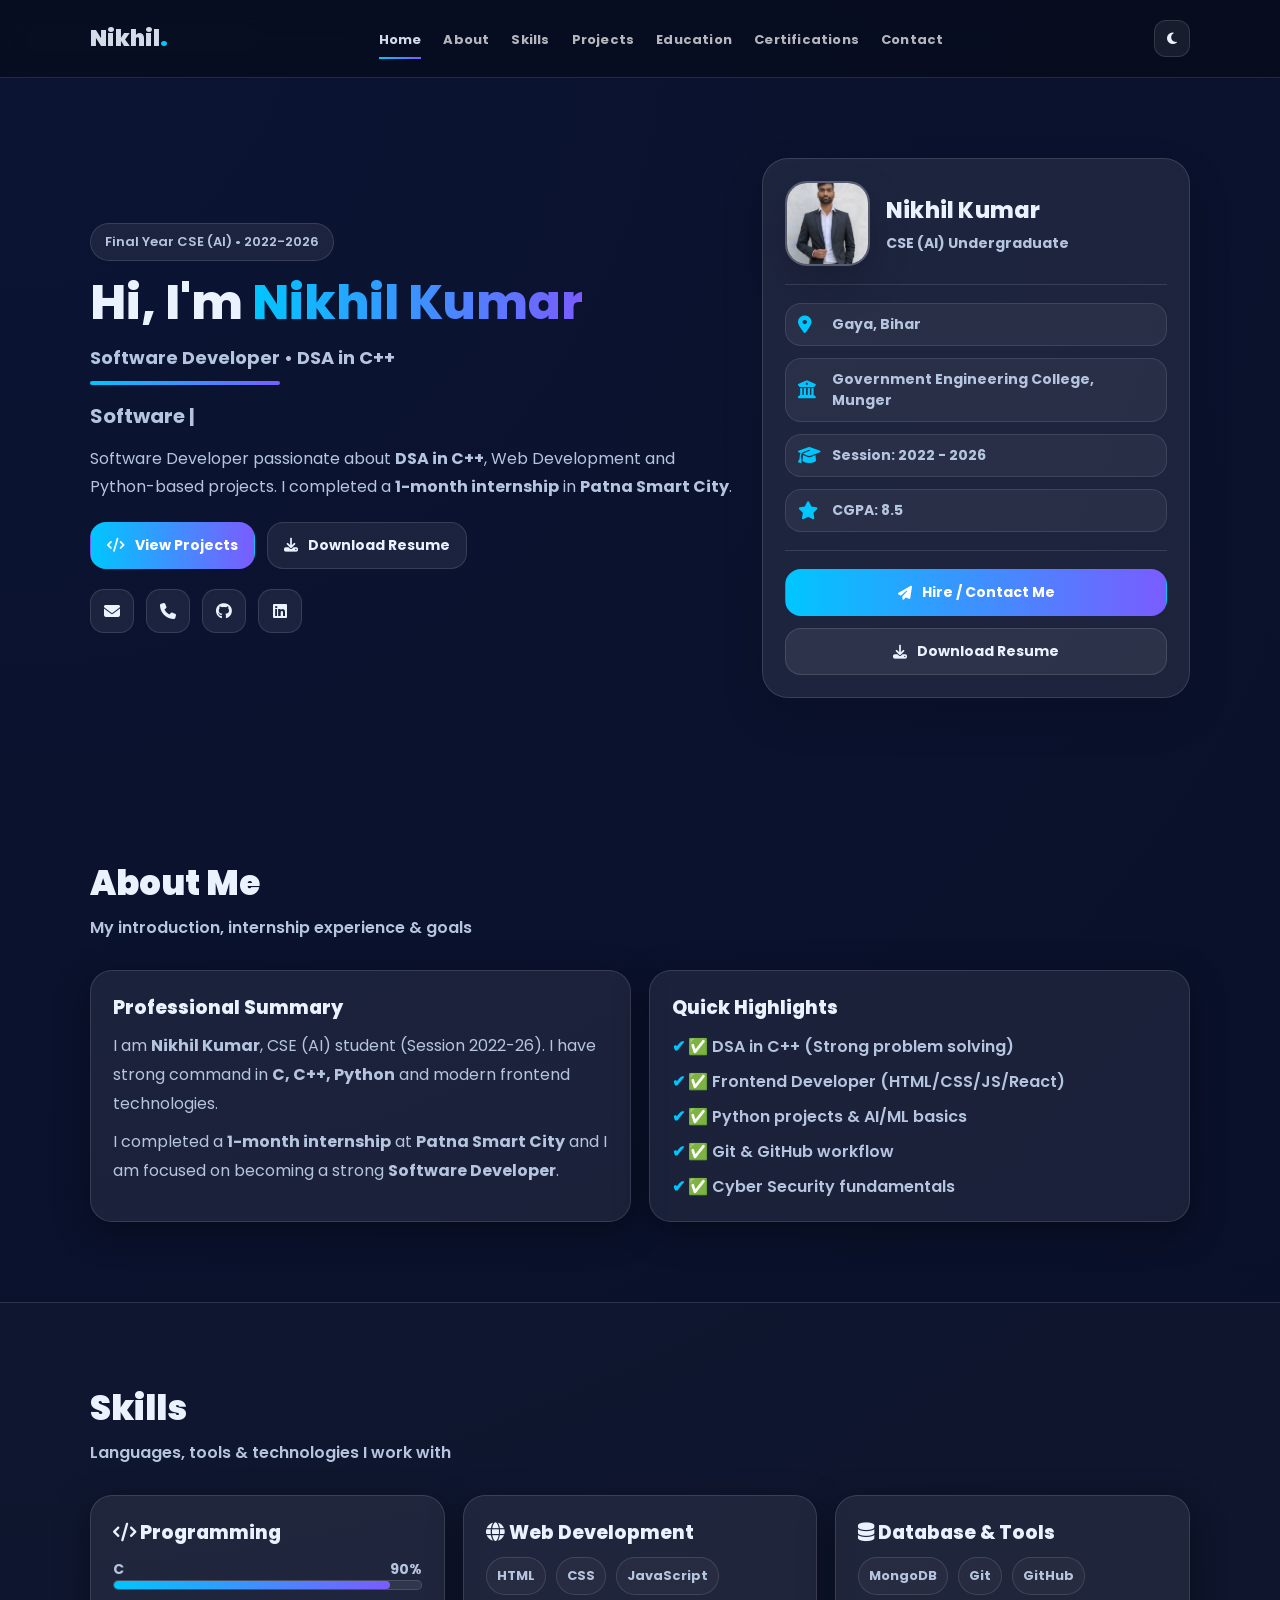
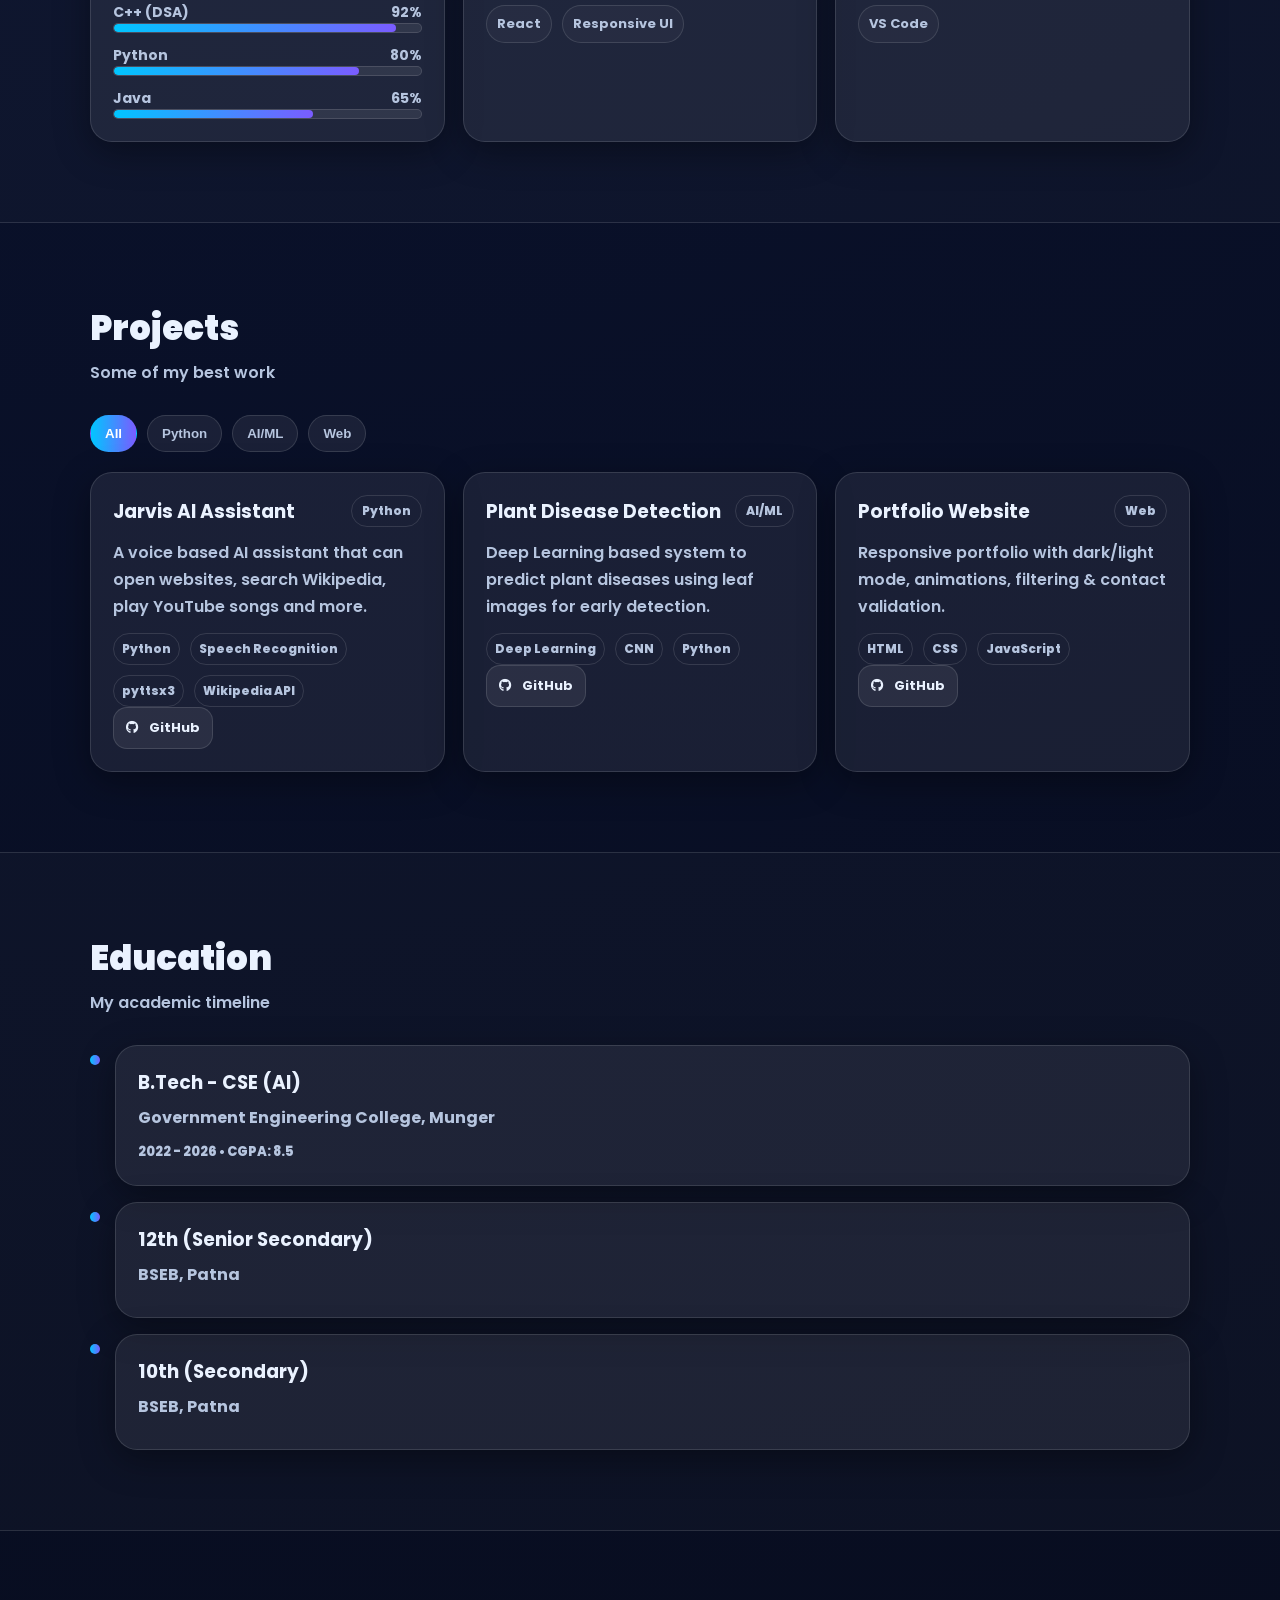
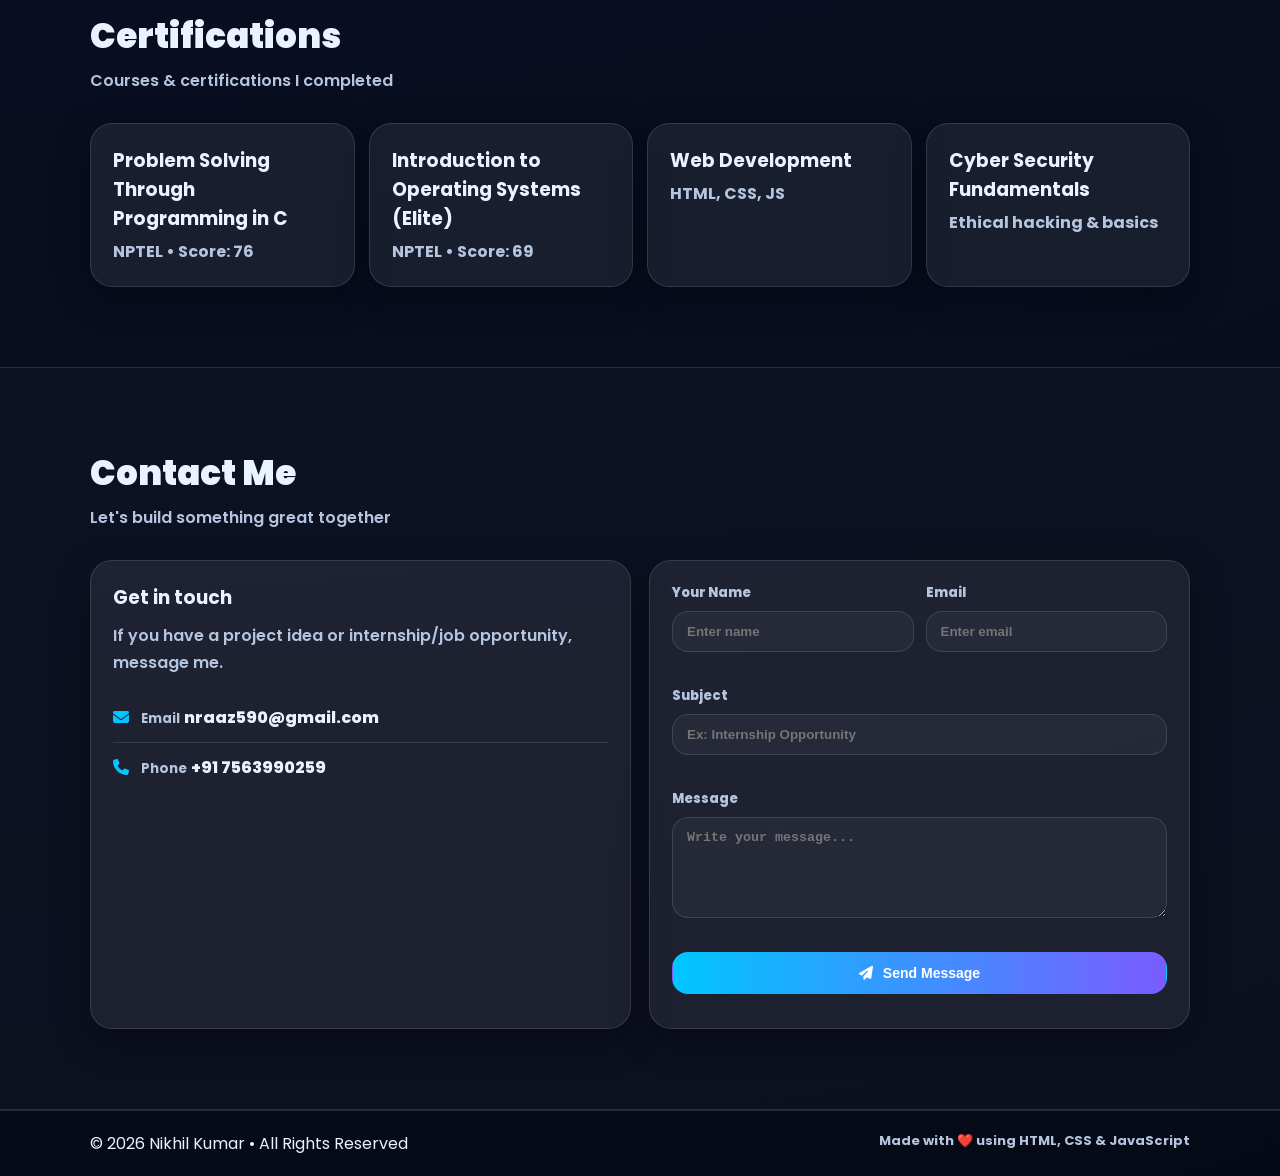
==== index.html @ 520331d3 "Initial commit" ====
<!DOCTYPE html>
<html lang="en">

<head>
  <meta charset="UTF-8" />
  <meta name="viewport" content="width=device-width, initial-scale=1.0" />
  <title>Nikhil Kumar | Portfolio</title>

  <link rel="stylesheet" href="style.css" />
  <link rel="icon" href="https://cdn-icons-png.flaticon.com/512/1034/1034131.png" />

  <!-- Font Awesome -->
  <link rel="stylesheet" href="https://cdnjs.cloudflare.com/ajax/libs/font-awesome/6.5.0/css/all.min.css" />
</head>

<body>

  <!-- ===== Navbar ===== -->
  <header class="header">
    <nav class="navbar container">
      <a href="#home" class="logo">Nikhil<span>.</span></a>

      <ul class="nav-links" id="navLinks">
        <li><a class="nav-item active" href="#home">Home</a></li>
        <li><a class="nav-item" href="#about">About</a></li>
        <li><a class="nav-item" href="#skills">Skills</a></li>
        <li><a class="nav-item" href="#projects">Projects</a></li>
        <li><a class="nav-item" href="#education">Education</a></li>
        <li><a class="nav-item" href="#certifications">Certifications</a></li>
        <li><a class="nav-item" href="#contact">Contact</a></li>
      </ul>

      <div class="nav-actions">
        <button class="icon-btn" id="themeBtn" title="Toggle Theme">
          <i class="fa-solid fa-moon"></i>
        </button>

        <button class="icon-btn mobile-btn" id="menuBtn" title="Menu">
          <i class="fa-solid fa-bars"></i>
        </button>
      </div>
    </nav>
  </header>

  <!-- ===== Hero Section ===== -->
  <section id="home" class="hero section">
    <div class="container hero-grid">

      <!-- LEFT -->
      <div class="hero-text reveal">
        <p class="badge">Final Year CSE (AI) • 2022-2026</p>

        <h1>Hi, I'm <span class="hero-name">Nikhil Kumar</span></h1>

        <p class="hero-subline">Software Developer • DSA in C++</p>

        <h2 class="typing">
          <span id="typingText"></span>
          <span class="cursor">|</span>
        </h2>

        <p class="desc">
          Software Developer passionate about <b>DSA in C++</b>, Web Development and Python-based projects.
          I completed a <b>1-month internship</b> in <b>Patna Smart City</b>.
        </p>

        <div class="hero-buttons">
          <a class="btn primary" href="#projects"><i class="fa-solid fa-code"></i> View Projects</a>
          <a class="btn outline" href="resume.pdf" download>
            <i class="fa-solid fa-download"></i> Download Resume
          </a>
        </div>

        <div class="socials">
          <a href="mailto:nraaz590@gmail.com" class="social" title="Email"><i class="fa-solid fa-envelope"></i></a>
          <a href="tel:+917563990259" class="social" title="Phone"><i class="fa-solid fa-phone"></i></a>
          <a href="https://github.com/NikhilDeveloper59" target="_blank" class="social" title="GitHub"><i class="fa-brands fa-github"></i></a>
          <a href="https://www.linkedin.com/in/nikhil-kumar-ab451018b" target="_blank" class="social" title="LinkedIn"><i class="fa-brands fa-linkedin"></i></a>
        </div>
      </div>

      <!-- RIGHT PROFILE CARD -->
      <div class="hero-card reveal">
        <div class="profile-card pro-card">

          <div class="pro-header">
            <div class="pro-img">
              <img src="profile.jpg" alt="Nikhil Kumar">
            </div>

            <div class="pro-title">
              <h3>Nikhil Kumar</h3>
              <p>CSE (AI) Undergraduate</p>
            </div>
          </div>

          <div class="pro-divider"></div>

          <div class="pro-info">
            <div class="pro-item">
              <i class="fa-solid fa-location-dot"></i>
              <span>Gaya, Bihar</span>
            </div>

            <div class="pro-item">
              <i class="fa-solid fa-building-columns"></i>
              <span>Government Engineering College, Munger</span>
            </div>

            <div class="pro-item">
              <i class="fa-solid fa-graduation-cap"></i>
              <span>Session: 2022 - 2026</span>
            </div>

            <div class="pro-item">
              <i class="fa-solid fa-star"></i>
              <span>CGPA: 8.5</span>
            </div>
          </div>

          <div class="pro-divider"></div>

          <div class="pro-buttons">
            <a href="#contact" class="btn primary w-full">
              <i class="fa-solid fa-paper-plane"></i> Hire / Contact Me
            </a>

            <a href="resume.pdf" download class="btn outline w-full">
              <i class="fa-solid fa-download"></i> Download Resume
            </a>
          </div>

        </div>
      </div>

    </div>
  </section>

  <!-- ===== About ===== -->
  <section id="about" class="section">
    <div class="container">
      <div class="section-title reveal">
        <h2>About Me</h2>
        <p>My introduction, internship experience & goals</p>
      </div>

      <div class="about-grid">
        <div class="about-card reveal box-hover">
          <h3>Professional Summary</h3>
          <p>
            I am <b>Nikhil Kumar</b>, CSE (AI) student (Session 2022-26). I have strong command in
            <b>C, C++, Python</b> and modern frontend technologies.
          </p>
          <p>
            I completed a <b>1-month internship</b> at <b>Patna Smart City</b> and I am focused on becoming a
            strong <b>Software Developer</b>.
          </p>
        </div>

        <div class="about-card reveal box-hover">
          <h3>Quick Highlights</h3>
          <ul class="ticks">
            <li>✅ DSA in C++ (Strong problem solving)</li>
            <li>✅ Frontend Developer (HTML/CSS/JS/React)</li>
            <li>✅ Python projects & AI/ML basics</li>
            <li>✅ Git & GitHub workflow</li>
            <li>✅ Cyber Security fundamentals</li>
          </ul>
        </div>
      </div>
    </div>
  </section>

  <!-- ===== Skills ===== -->
  <section id="skills" class="section soft-bg">
    <div class="container">
      <div class="section-title reveal">
        <h2>Skills</h2>
        <p>Languages, tools & technologies I work with</p>
      </div>

      <div class="skills-grid">
        <div class="skill-box reveal box-hover">
          <h3><i class="fa-solid fa-code"></i> Programming</h3>

          <div class="skill-item"><span>C</span><span>90%</span></div>
          <div class="bar"><div class="fill" style="width: 90%"></div></div>

          <div class="skill-item"><span>C++ (DSA)</span><span>92%</span></div>
          <div class="bar"><div class="fill" style="width: 92%"></div></div>

          <div class="skill-item"><span>Python</span><span>80%</span></div>
          <div class="bar"><div class="fill" style="width: 80%"></div></div>

          <div class="skill-item"><span>Java</span><span>65%</span></div>
          <div class="bar"><div class="fill" style="width: 65%"></div></div>
        </div>

        <div class="skill-box reveal box-hover">
          <h3><i class="fa-solid fa-globe"></i> Web Development</h3>
          <div class="tags">
            <span class="tag">HTML</span><span class="tag">CSS</span>
            <span class="tag">JavaScript</span><span class="tag">React</span>
            <span class="tag">Responsive UI</span>
          </div>
        </div>

        <div class="skill-box reveal box-hover">
          <h3><i class="fa-solid fa-database"></i> Database & Tools</h3>
          <div class="tags">
            <span class="tag">MongoDB</span><span class="tag">Git</span>
            <span class="tag">GitHub</span><span class="tag">VS Code</span>
          </div>
        </div>
      </div>
    </div>
  </section>

  <!-- ===== Projects ===== -->
  <section id="projects" class="section">
    <div class="container">
      <div class="section-title reveal">
        <h2>Projects</h2>
        <p>Some of my best work</p>
      </div>

      <div class="filter-bar reveal">
        <button class="filter-btn active" data-filter="all">All</button>
        <button class="filter-btn" data-filter="python">Python</button>
        <button class="filter-btn" data-filter="ai">AI/ML</button>
        <button class="filter-btn" data-filter="web">Web</button>
      </div>

      <div class="project-grid">

        <div class="project-card reveal box-hover" data-category="python ai">
          <div class="project-top">
            <h3>Jarvis AI Assistant</h3>
            <span class="pill">Python</span>
          </div>
          <p>A voice based AI assistant that can open websites, search Wikipedia, play YouTube songs and more.</p>
          <div class="tech">
            <span>Python</span><span>Speech Recognition</span><span>pyttsx3</span><span>Wikipedia API</span>
          </div>
          <div class="project-actions">
            <a class="btn small outline" target="_blank" href="https://github.com/NikhilDeveloper59">
              <i class="fa-brands fa-github"></i> GitHub
            </a>
          </div>
        </div>

        <div class="project-card reveal box-hover" data-category="ai">
          <div class="project-top">
            <h3>Plant Disease Detection</h3>
            <span class="pill">AI/ML</span>
          </div>
          <p>Deep Learning based system to predict plant diseases using leaf images for early detection.</p>
          <div class="tech">
            <span>Deep Learning</span><span>CNN</span><span>Python</span>
          </div>
          <div class="project-actions">
            <a class="btn small outline" target="_blank" href="https://github.com/NikhilDeveloper59">
              <i class="fa-brands fa-github"></i> GitHub
            </a>
          </div>
        </div>

        <div class="project-card reveal box-hover" data-category="web">
          <div class="project-top">
            <h3>Portfolio Website</h3>
            <span class="pill">Web</span>
          </div>
          <p>Responsive portfolio with dark/light mode, animations, filtering & contact validation.</p>
          <div class="tech">
            <span>HTML</span><span>CSS</span><span>JavaScript</span>
          </div>
          <div class="project-actions">
            <a class="btn small outline" target="_blank" href="https://github.com/NikhilDeveloper59">
              <i class="fa-brands fa-github"></i> GitHub
            </a>
          </div>
        </div>

      </div>
    </div>
  </section>

  <!-- ===== Education ===== -->
  <section id="education" class="section soft-bg">
    <div class="container">
      <div class="section-title reveal">
        <h2>Education</h2>
        <p>My academic timeline</p>
      </div>

      <div class="timeline">
        <div class="timeline-item reveal box-hover">
          <div class="dot"></div>
          <div class="timeline-content">
            <h3>B.Tech - CSE (AI)</h3>
            <p>Government Engineering College, Munger</p>
            <span class="time">2022 - 2026 • CGPA: 8.5</span>
          </div>
        </div>

        <div class="timeline-item reveal box-hover">
          <div class="dot"></div>
          <div class="timeline-content">
            <h3>12th (Senior Secondary)</h3>
            <p>BSEB, Patna</p>
          </div>
        </div>

        <div class="timeline-item reveal box-hover">
          <div class="dot"></div>
          <div class="timeline-content">
            <h3>10th (Secondary)</h3>
            <p>BSEB, Patna</p>
          </div>
        </div>
      </div>
    </div>
  </section>

  <!-- ===== Certifications ===== -->
  <section id="certifications" class="section">
    <div class="container">
      <div class="section-title reveal">
        <h2>Certifications</h2>
        <p>Courses & certifications I completed</p>
      </div>

      <div class="cert-grid">
        <div class="cert-card reveal box-hover">
          <h3>Problem Solving Through Programming in C</h3>
          <p>NPTEL • Score: 76</p>
        </div>
        <div class="cert-card reveal box-hover">
          <h3>Introduction to Operating Systems (Elite)</h3>
          <p>NPTEL • Score: 69</p>
        </div>
        <div class="cert-card reveal box-hover">
          <h3>Web Development</h3>
          <p>HTML, CSS, JS</p>
        </div>
        <div class="cert-card reveal box-hover">
          <h3>Cyber Security Fundamentals</h3>
          <p>Ethical hacking & basics</p>
        </div>
      </div>
    </div>
  </section>

  <!-- ===== Contact ===== -->
  <section id="contact" class="section soft-bg">
    <div class="container">
      <div class="section-title reveal">
        <h2>Contact Me</h2>
        <p>Let's build something great together</p>
      </div>

      <div class="contact-grid">
        <div class="contact-info reveal box-hover">
          <h3>Get in touch</h3>
          <p>If you have a project idea or internship/job opportunity, message me.</p>

          <div class="contact-item">
            <i class="fa-solid fa-envelope"></i>
            <div>
              <small>Email</small>
              <a href="mailto:nraaz590@gmail.com">nraaz590@gmail.com</a>
            </div>
          </div>

          <div class="contact-item">
            <i class="fa-solid fa-phone"></i>
            <div>
              <small>Phone</small>
              <a href="tel:+917563990259">+91 7563990259</a>
            </div>
          </div>
        </div>

        <form class="contact-form reveal box-hover" id="contactForm">
          <div class="form-row">
            <div class="form-group">
              <label>Your Name</label>
              <input type="text" id="name" placeholder="Enter name" />
              <small class="error" id="nameError"></small>
            </div>

            <div class="form-group">
              <label>Email</label>
              <input type="email" id="email" placeholder="Enter email" />
              <small class="error" id="emailError"></small>
            </div>
          </div>

          <div class="form-group">
            <label>Subject</label>
            <input type="text" id="subject" placeholder="Ex: Internship Opportunity" />
            <small class="error" id="subjectError"></small>
          </div>

          <div class="form-group">
            <label>Message</label>
            <textarea id="message" rows="5" placeholder="Write your message..."></textarea>
            <small class="error" id="messageError"></small>
          </div>

          <button type="submit" class="btn primary w-full">
            <i class="fa-solid fa-paper-plane"></i> Send Message
          </button>

          <p class="success" id="successMsg"></p>
        </form>
      </div>
    </div>
  </section>

  <!-- ===== Footer ===== -->
  <footer class="footer">
    <div class="container footer-flex">
      <p>© <span id="year"></span> Nikhil Kumar • All Rights Reserved</p>
      <p class="small-note">Made with ❤️ using HTML, CSS & JavaScript</p>
    </div>
  </footer>

  <button id="topBtn" title="Go Top"><i class="fa-solid fa-arrow-up"></i></button>

  <script src="script.js"></script>
</body>

</html>
---- style.css ----
@import url('https://fonts.googleapis.com/css2?family=Poppins:wght@300;400;500;600;700;800&display=swap');

:root{
  --bg:#070b1a;
  --bg2:#0b1433;
  --text:#eaf2ff;
  --muted:#b6c5df;

  --card:rgba(255,255,255,0.07);
  --border:rgba(255,255,255,0.12);
  --shadow: 0 10px 35px rgba(0,0,0,0.35);

  --primary:#00c6ff;
  --primary2:#7a5cff;

  --navbg: rgba(7, 11, 26, 0.65);
  --navtext: rgba(234,242,255,0.9);
}

.light{
  --bg:#eaf7ea;
  --bg2:#dff3df;
  --text:#0c1330;
  --muted:#4b587a;

  --card:rgba(255,255,255,0.55);
  --border:rgba(0,0,0,0.12);
  --shadow: 0 12px 30px rgba(0,0,0,0.16);

  --primary:#0066ff;
  --primary2:#6d28ff;

  --navbg: rgba(255,255,255,0.55);
  --navtext:#0c1330;
}

*{margin:0;padding:0;box-sizing:border-box;}
html{scroll-behavior:smooth;}
body{
  font-family:'Poppins',sans-serif;
  background: radial-gradient(circle at top left, var(--bg2), var(--bg));
  color:var(--text);
  overflow-x:hidden;
}
.container{width:min(1100px,92%);margin:auto;}
.section{padding:80px 0;}
.soft-bg{background: rgba(255,255,255,0.02); border-top:1px solid var(--border); border-bottom:1px solid var(--border);}
a{text-decoration:none;color:inherit;}
ul{list-style:none;}

/* ===== Navbar ===== */
.header{
  position:sticky; top:0; z-index:999;
  backdrop-filter: blur(14px);
  background: var(--navbg);
  border-bottom:1px solid var(--border);
}

.navbar{
  display:flex;
  align-items:center;
  justify-content:space-between;
  padding:20px 0;
}

.logo{font-size:22px;font-weight:900;color:var(--navtext);}
.logo span{color:var(--primary);}

.nav-links{display:flex;gap:22px; align-items:center;}
.nav-links a{
  font-size:13px;
  font-weight:700;
  color: rgba(255,255,255,0.70);
  position:relative;
  letter-spacing:0.2px;
}
.light .nav-links a{color: rgba(12,19,48,0.65);}

.nav-links a.active,.nav-links a:hover{color:var(--navtext);}
.nav-links a.active::after,.nav-links a:hover::after{
  content:"";
  position:absolute;
  left:0; bottom:-10px;
  height:2px; width:100%;
  background: linear-gradient(90deg,var(--primary),var(--primary2));
}

.nav-actions{display:flex;gap:10px;align-items:center;}
.icon-btn{
  border:1px solid var(--border);
  background:var(--card);
  color:var(--text);
  padding:10px 12px;
  border-radius:12px;
  cursor:pointer;
  transition:0.25s;
}
.icon-btn:hover{transform:translateY(-2px);box-shadow:var(--shadow);}
.mobile-btn{display:none;}

/* ===== Hero ===== */
.hero-grid{
  display:grid;
  grid-template-columns: 1.5fr 1fr;
  gap:30px;
  align-items:center;
}

.badge{
  display:inline-block;
  padding:8px 14px;
  border-radius:999px;
  border:1px solid var(--border);
  background:var(--card);
  color:var(--muted);
  font-size:13px;
  font-weight:600;
}

.hero h1{
  font-size:48px;
  line-height:1.15;
  margin:14px 0;
  font-weight:800;
}

.hero-name{
  display:inline-block;
  background: linear-gradient(90deg,var(--primary),var(--primary2));
  -webkit-background-clip:text;
  -webkit-text-fill-color:transparent;
  background-clip:text;
  color:transparent;
}

.hero-subline{
  margin-top:10px;
  font-size:18px;
  font-weight:700;
  color:var(--muted);
  position:relative;
}
.hero-subline::after{
  content:"";
  display:block;
  width:190px;
  height:4px;
  margin-top:10px;
  border-radius:10px;
  background: linear-gradient(90deg,var(--primary),var(--primary2));
  animation: glowLine 2s infinite alternate;
}
@keyframes glowLine {
  0%{ opacity:0.4; transform: scaleX(0.6); }
  100%{ opacity:1; transform: scaleX(1); }
}

.hero h2{font-size:20px;color:var(--muted);margin:16px 0 10px;}
.cursor{animation: blink 0.85s infinite;}
@keyframes blink {50%{opacity:0;}}

.desc{color:var(--muted);line-height:1.7;margin:14px 0 22px;}
.hero-buttons{display:flex;gap:12px;flex-wrap:wrap;}

.btn{
  display:inline-flex;
  align-items:center;
  justify-content:center;
  gap:10px;
  border-radius:16px;
  padding:12px 16px;
  font-weight:700;
  font-size:14px;
  border:1px solid transparent;
  cursor:pointer;
  transition:0.25s;
}
.btn.primary{
  background: linear-gradient(90deg,var(--primary),var(--primary2));
  color:white;
}
.btn.outline{
  border:1px solid var(--border);
  background:var(--card);
  color:var(--text);
}
.btn:hover{transform:translateY(-2px); box-shadow:var(--shadow);}
.btn.small{padding:10px 12px;border-radius:14px;font-size:13px;}
.w-full{width:100%;}

.socials{display:flex;gap:12px;margin-top:20px;}
.social{
  width:44px;height:44px;
  display:grid;place-items:center;
  border-radius:14px;
  border:1px solid var(--border);
  background:var(--card);
  transition:0.25s;
}
.social:hover{transform:translateY(-2px); box-shadow:var(--shadow);}

/* ✅ Professional Profile Card */
.pro-card{
  padding:22px;
  border-radius:26px;
  background: rgba(255,255,255,0.08);
  border:1px solid var(--border);
  box-shadow: 0 18px 45px rgba(0,0,0,0.12);
}

.light .pro-card{
  background: rgba(255,255,255,0.55);
  box-shadow: 0 18px 50px rgba(0,0,0,0.12);
}

.pro-header{
  display:flex;
  align-items:center;
  gap:16px;
}

.pro-img{
  width:85px;
  height:85px;
  border-radius:22px;
  overflow:hidden;
  border:2px solid rgba(255,255,255,0.25);
  box-shadow: 0 16px 40px rgba(0,0,0,0.18);
  flex-shrink:0;
}

.light .pro-img{
  border:2px solid rgba(0,0,0,0.12);
}

.pro-img img{
  width:100%;
  height:100%;
  object-fit:cover;
}

.pro-title h3{
  font-size:22px;
  font-weight:800;
  color:var(--text);
  letter-spacing:0.2px;
}

.pro-title p{
  margin-top:6px;
  font-size:14px;
  font-weight:700;
  color:var(--muted);
}

.pro-divider{
  height:1px;
  background: rgba(255,255,255,0.12);
  margin:18px 0;
}
.light .pro-divider{background: rgba(0,0,0,0.10);}

.pro-info{display:grid;gap:12px;}
.pro-item{
  display:flex;
  align-items:center;
  gap:12px;
  padding:10px 12px;
  border-radius:16px;
  background: rgba(255,255,255,0.05);
  border:1px solid rgba(255,255,255,0.10);
  transition:0.25s;
}
.light .pro-item{
  background: rgba(255,255,255,0.40);
  border:1px solid rgba(0,0,0,0.08);
}
.pro-item i{font-size:18px;color: var(--primary);width:22px;}
.pro-item span{font-size:14px;font-weight:700;color: var(--muted);}

.pro-buttons{display:grid;gap:12px;}

/* ===== Titles ===== */
.section-title{margin-bottom:30px;}
.section-title h2{font-size:34px;font-weight:900;}
.section-title p{color:var(--muted); margin-top:6px;font-weight:600;}

/* About/Skills/Projects */
.about-grid{display:grid;grid-template-columns:1fr 1fr;gap:18px;}
.about-card,.skill-box,.project-card,.timeline-content,.cert-card,.contact-info,.contact-form{
  background:var(--card);
  border:1px solid var(--border);
  border-radius:22px;
  padding:22px;
  box-shadow:var(--shadow);
}

.about-card h3,.skill-box h3{margin-bottom:10px;font-weight:800;}
.about-card p{color:var(--muted); line-height:1.8; margin:10px 0;}
.ticks{display:grid;gap:10px;margin-top:12px;}
.ticks li{color:var(--muted);font-weight:600;}
.ticks li::before{content:"✔ "; color:var(--primary); font-weight:800;}

.skills-grid{display:grid;grid-template-columns:1fr 1fr 1fr;gap:18px;}
.skill-item{display:flex; justify-content:space-between; color:var(--muted); font-size:14px; margin-top:12px;font-weight:700;}
.bar{
  height:10px; border-radius:999px;
  background: rgba(255,255,255,0.08);
  border:1px solid var(--border);
  overflow:hidden;
}
.fill{height:100%;border-radius:999px;background: linear-gradient(90deg,var(--primary),var(--primary2));}
.tags{display:flex;gap:10px;flex-wrap:wrap;}
.tag{
  padding:8px 10px;
  border-radius:999px;
  border:1px solid var(--border);
  background:rgba(255,255,255,0.03);
  color:var(--muted);
  font-size:13px;
  font-weight:700;
}

/* Filter */
.filter-bar{display:flex;gap:10px;flex-wrap:wrap;margin-bottom:20px;}
.filter-btn{
  border:1px solid var(--border);
  background:var(--card);
  color:var(--muted);
  padding:10px 14px;
  border-radius:999px;
  cursor:pointer;
  font-weight:800;
  transition:0.25s;
}
.filter-btn.active,.filter-btn:hover{
  color:white;
  border-color:transparent;
  background: linear-gradient(90deg,var(--primary),var(--primary2));
}

/* Projects */
.project-grid{display:grid;grid-template-columns: repeat(3,1fr);gap:18px;}
.project-top{display:flex; justify-content:space-between; align-items:center; gap:10px;}
.project-card p{color:var(--muted); line-height:1.7; margin:12px 0;font-weight:600;}
.pill{
  padding:6px 10px;border-radius:999px;
  border:1px solid var(--border);
  font-size:12px;color:var(--muted);
  font-weight:800;
}
.tech{display:flex;gap:10px; flex-wrap:wrap;}
.tech span{
  font-size:12px; color:var(--muted);
  border:1px solid var(--border);
  padding:6px 8px;
  border-radius:999px;
  font-weight:800;
}

/* Timeline */
.timeline{display:grid;gap:16px;}
.timeline-item{position:relative;padding-left:25px;}
.dot{
  position:absolute;left:0; top:10px;
  width:10px; height:10px;border-radius:999px;
  background: linear-gradient(90deg,var(--primary),var(--primary2));
}
.timeline-content p{color:var(--muted); margin:8px 0;font-weight:700;}
.time{color:var(--muted); font-size:13px;font-weight:800;}

/* Certifications */
.cert-grid{display:grid;grid-template-columns:repeat(4,1fr);gap:14px;}
.cert-card p{color:var(--muted); margin-top:6px; line-height:1.6;font-weight:700;}

/* Contact */
.contact-grid{display:grid;grid-template-columns:1fr 1fr;gap:18px;}
.contact-info p{color:var(--muted); line-height:1.7; margin:10px 0 16px;font-weight:600;}
.contact-item{display:flex;gap:12px;align-items:flex-start;padding:12px 0;border-bottom:1px solid var(--border);}
.contact-item:last-child{border:none;}
.contact-item i{color:var(--primary); margin-top:4px;}
.contact-item small{color:var(--muted);font-weight:700;}
.contact-item a{color:var(--text); font-weight:800;}

.form-row{display:grid; grid-template-columns:1fr 1fr; gap:12px;}
.form-group{display:flex;flex-direction:column; gap:8px; margin-bottom:12px;}
label{font-size:13px;color:var(--muted); font-weight:800;}
input,textarea{
  padding:12px 14px;
  border-radius:16px;
  border:1px solid var(--border);
  background:rgba(255,255,255,0.04);
  color:var(--text);
  outline:none;
  font-weight:700;
}
input:focus,textarea:focus{border-color: rgba(106,224,255,0.8);}
.error{color:#ff6a6a; font-size:12px; min-height:14px;font-weight:800;}
.success{margin-top:12px; color:#49ff9d; font-weight:900;}

/* Footer */
.footer{
  border-top:1px solid var(--border);
  padding:20px 0;
  background: rgba(0,0,0,0.10);
}
.footer-flex{display:flex;justify-content:space-between;gap:10px;flex-wrap:wrap;}
.small-note{color:var(--muted); font-size:13px;font-weight:700;}

#topBtn{
  position:fixed;
  right:18px; bottom:18px;
  width:48px;height:48px;
  border:none; cursor:pointer;
  border-radius:16px;
  display:none;
  background: linear-gradient(90deg,var(--primary),var(--primary2));
  color:white;
  box-shadow:var(--shadow);
}

/* Reveal Animation */
.reveal{opacity:0;transform: translateY(18px);transition: 0.7s ease;}
.reveal.show{opacity:1;transform: translateY(0);}

/* ✅ Hover scale effect for all boxes */
.box-hover{
  transition: 0.25s ease;
}
.box-hover:hover{
  transform: translateY(-4px) scale(1.02);
  box-shadow: 0 18px 45px rgba(0,0,0,0.20);
}

/* Responsive */
@media (max-width: 980px){
  .hero-grid{grid-template-columns:1fr; gap:22px;}
  .skills-grid{grid-template-columns:1fr;}
  .project-grid{grid-template-columns:1fr;}
  .cert-grid{grid-template-columns:1fr 1fr;}
  .about-grid{grid-template-columns:1fr;}
  .contact-grid{grid-template-columns:1fr;}
  .mobile-btn{display:inline-flex;}
  .nav-links{
    position:absolute;
    top:72px; right:4%;
    flex-direction:column;
    width:92%;
    background: rgba(10,18,35,0.90);
    border:1px solid var(--border);
    border-radius:18px;
    padding:14px;
    display:none;
  }
  .light .nav-links{background: rgba(255,255,255,0.75);}
  .nav-links.open{display:flex;}
}
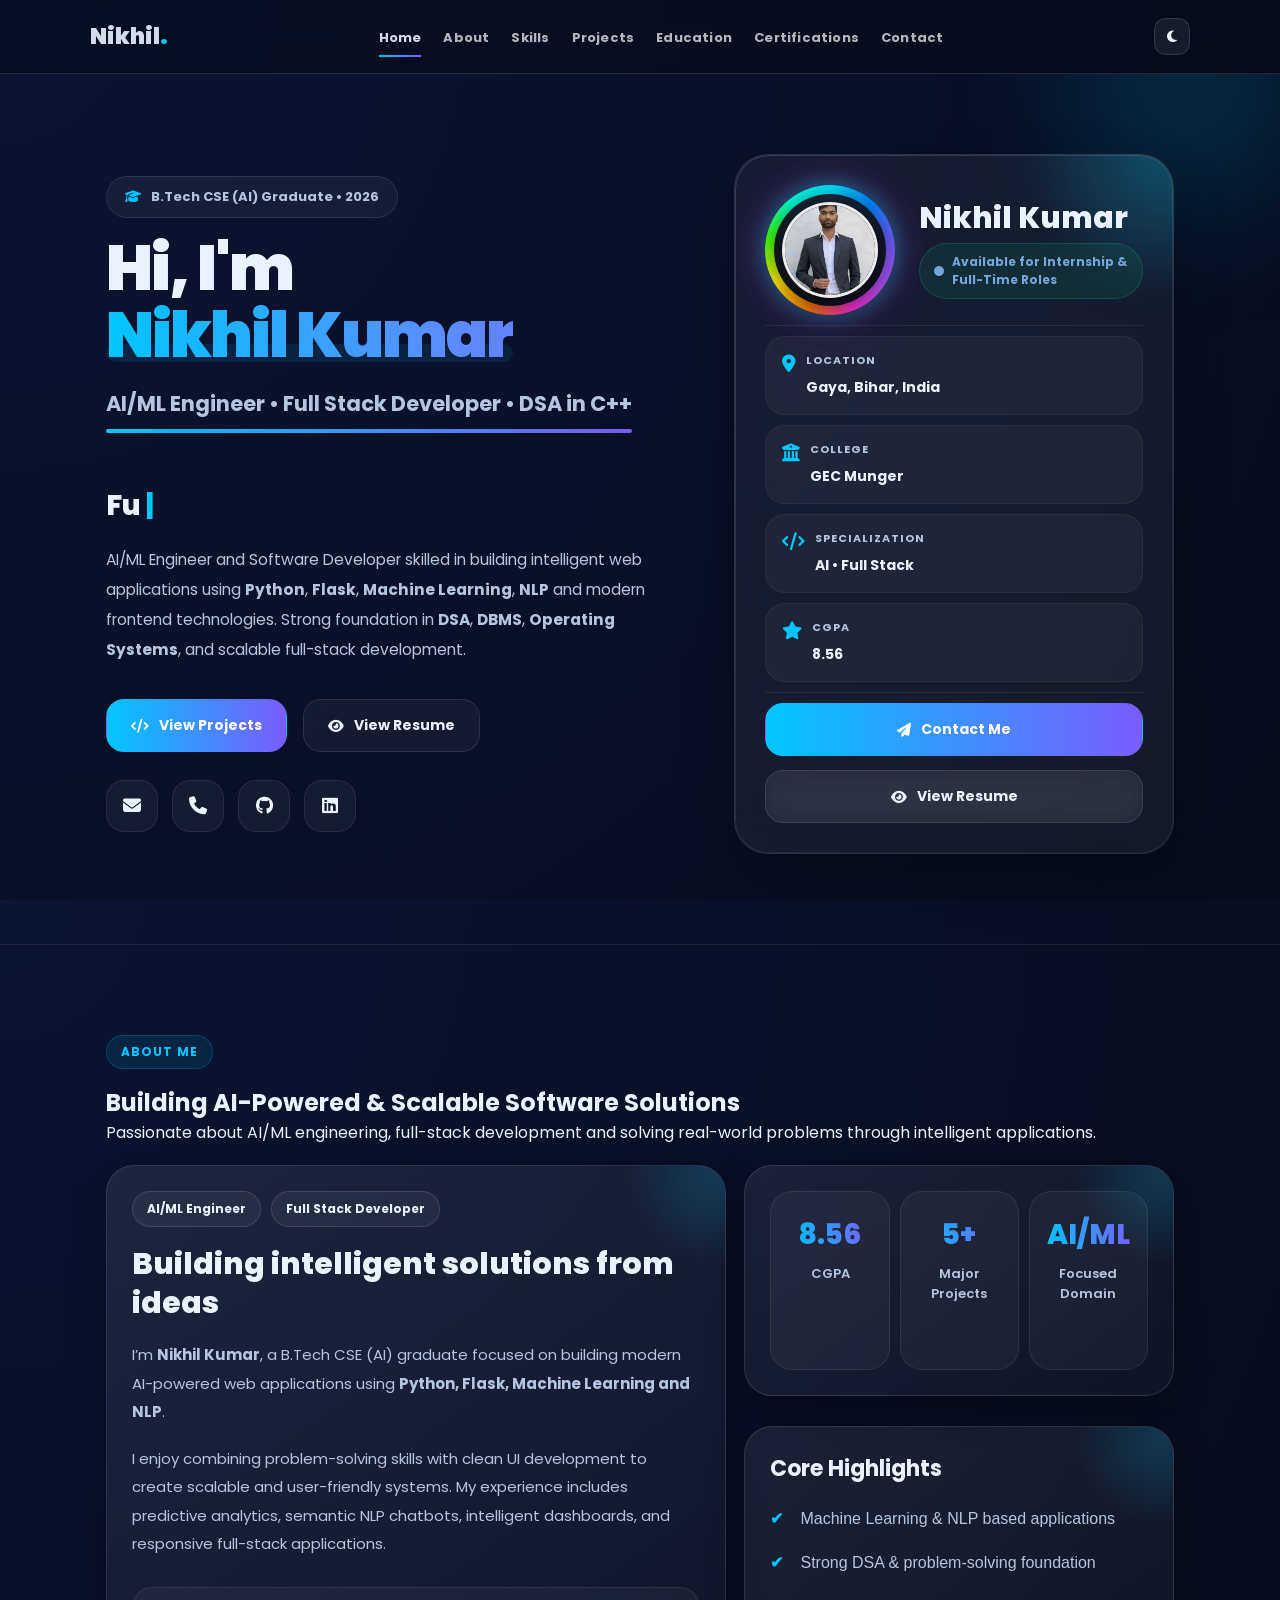
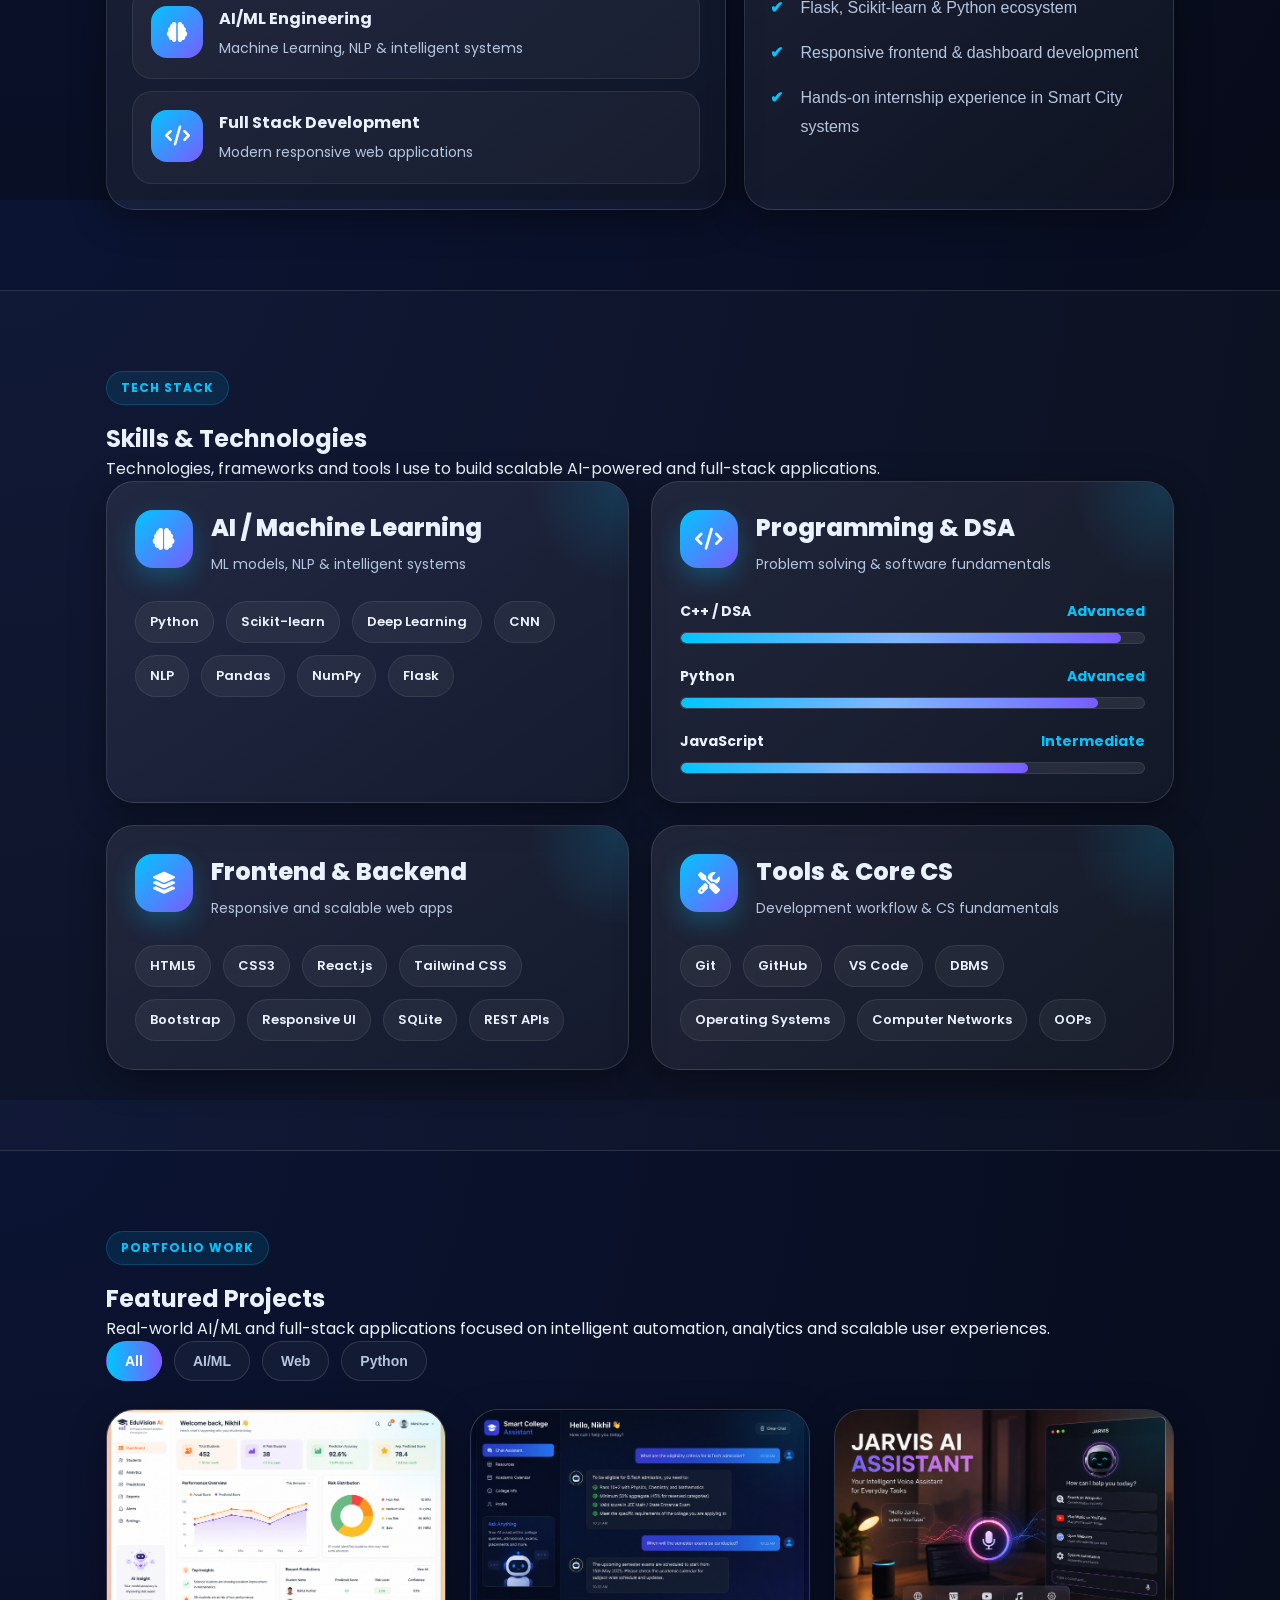
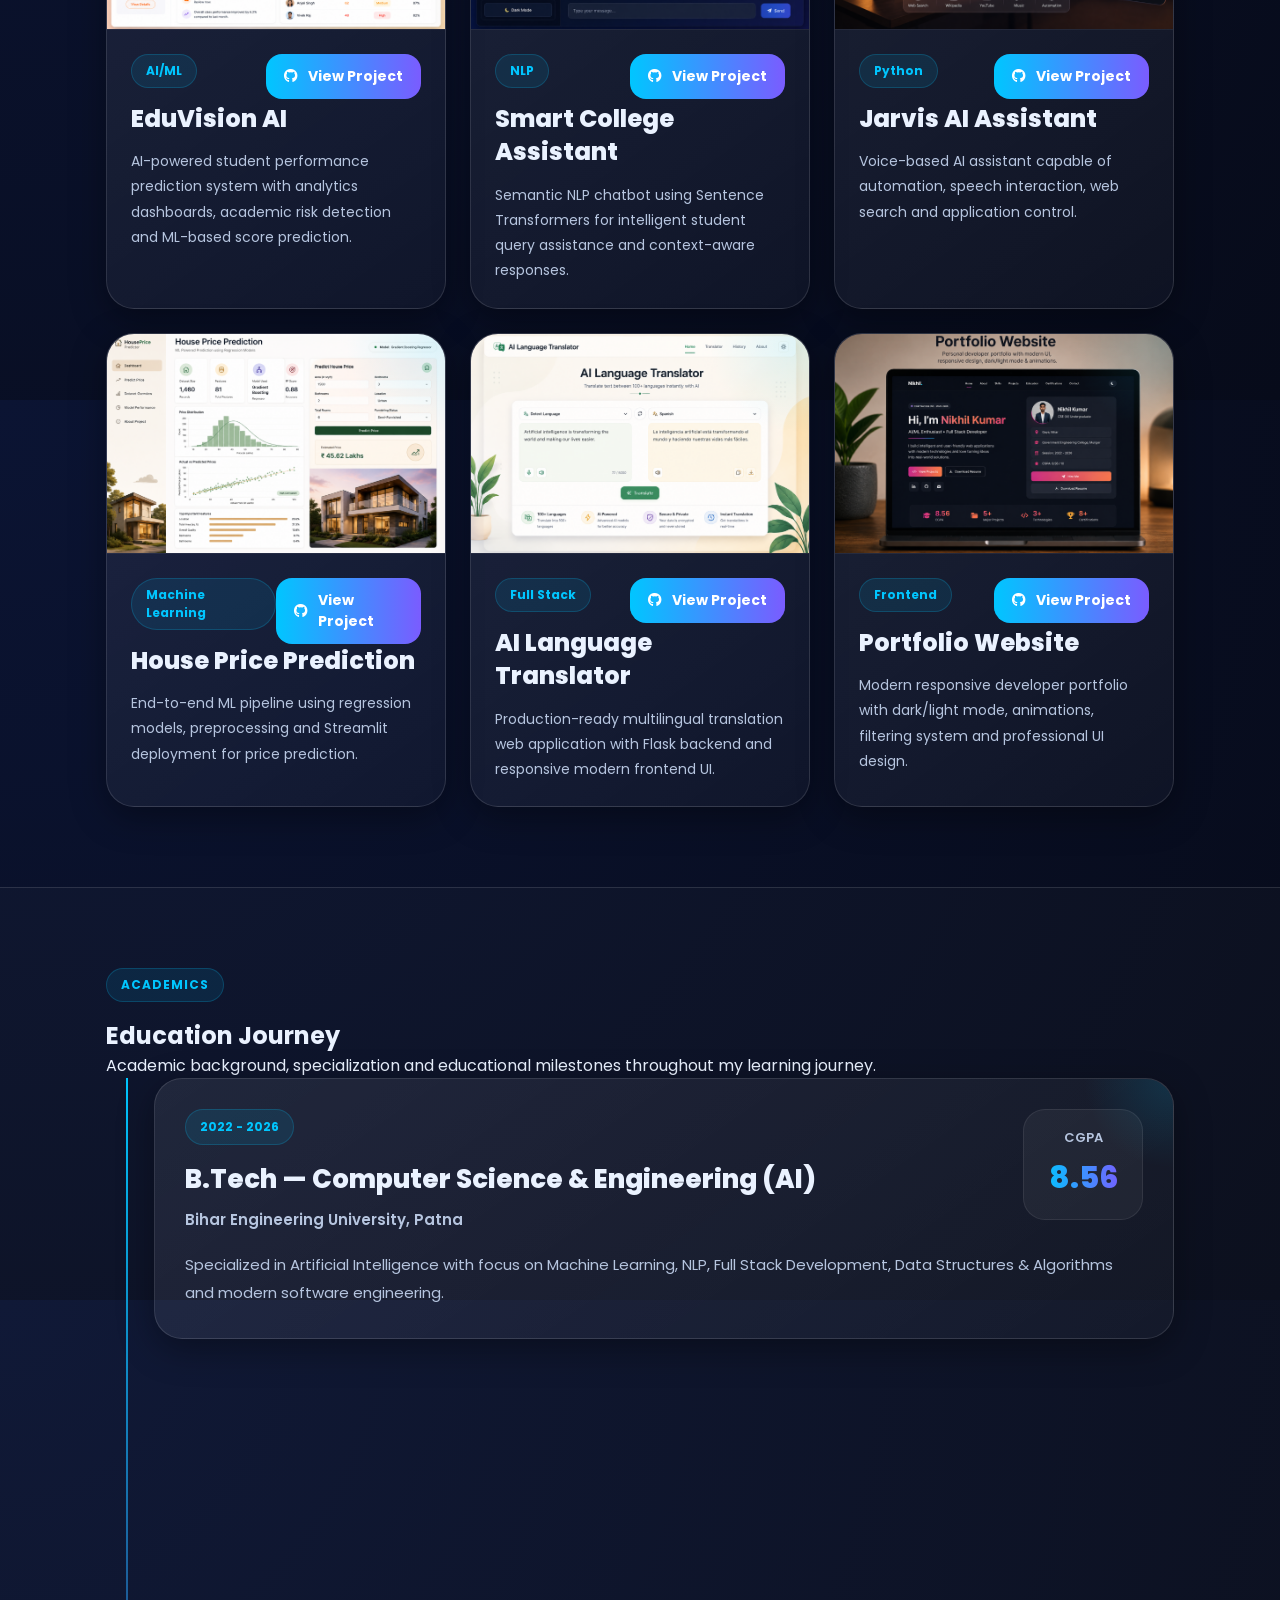
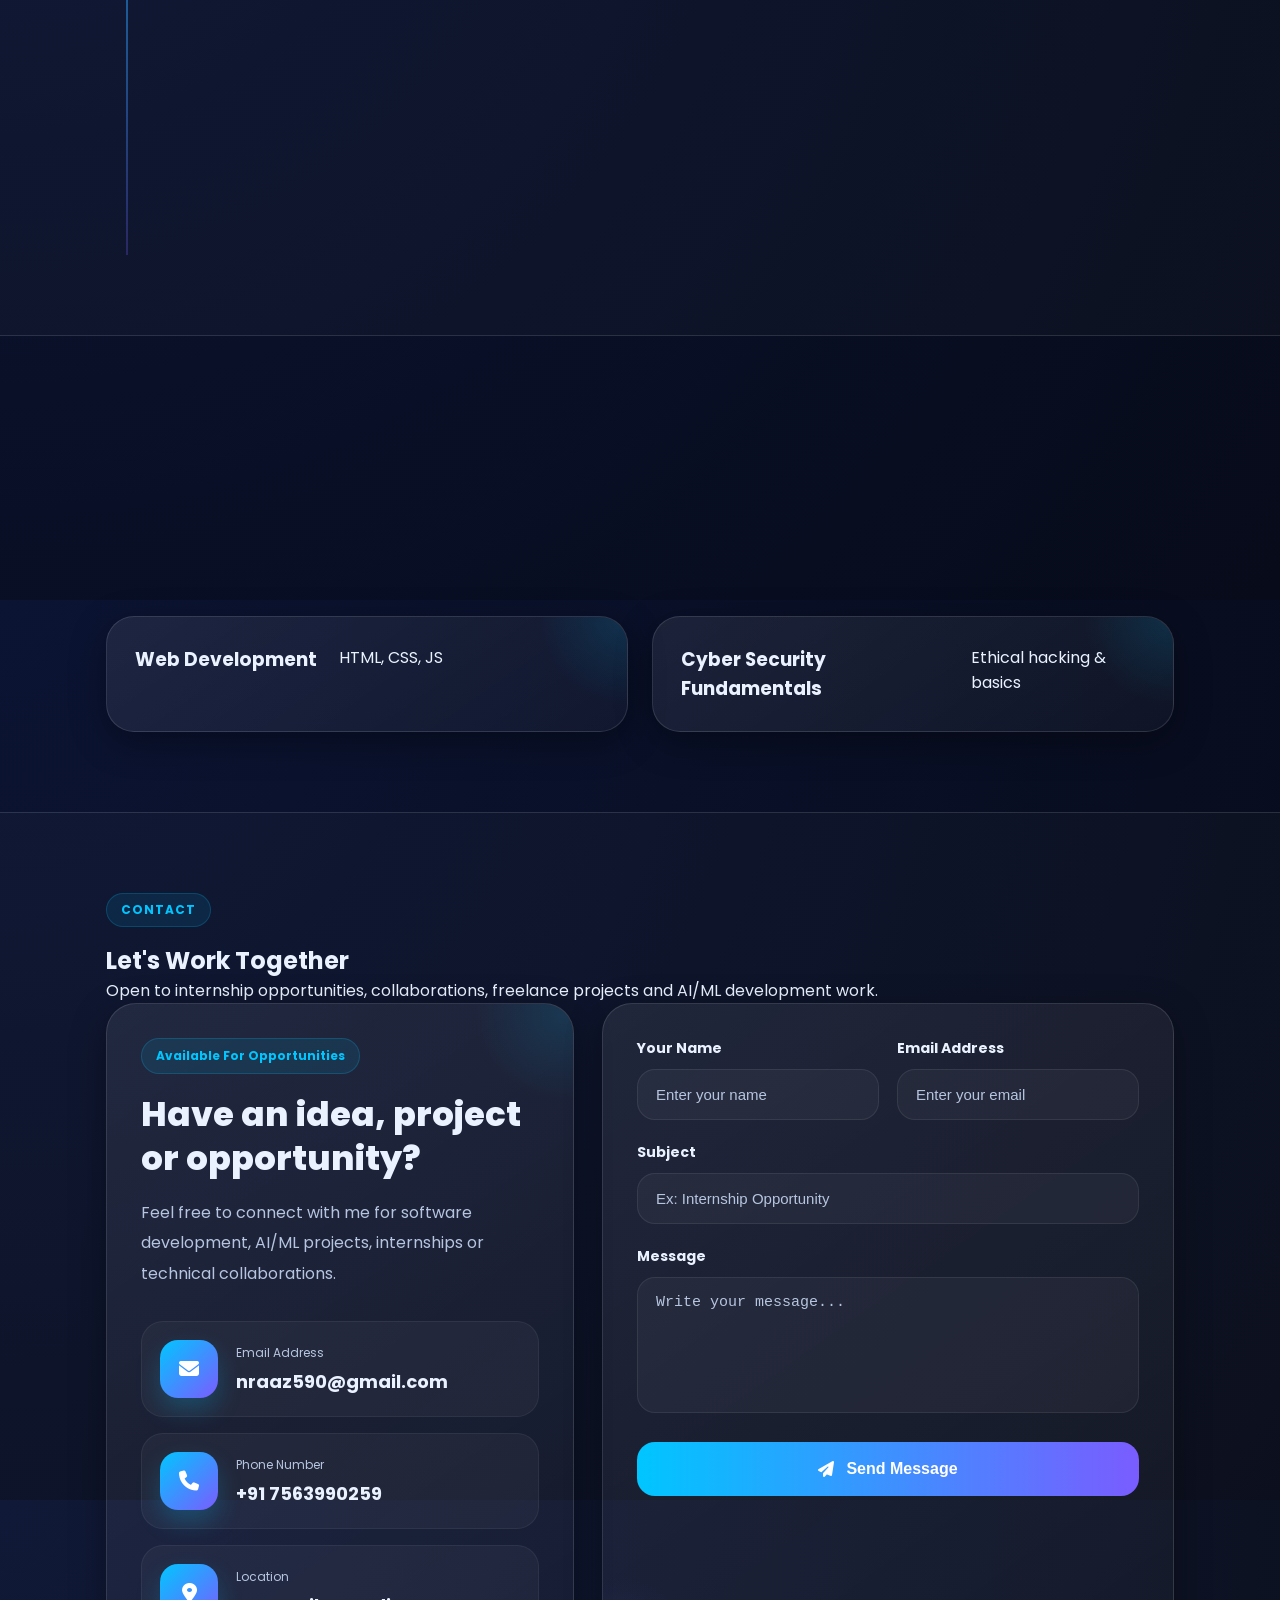
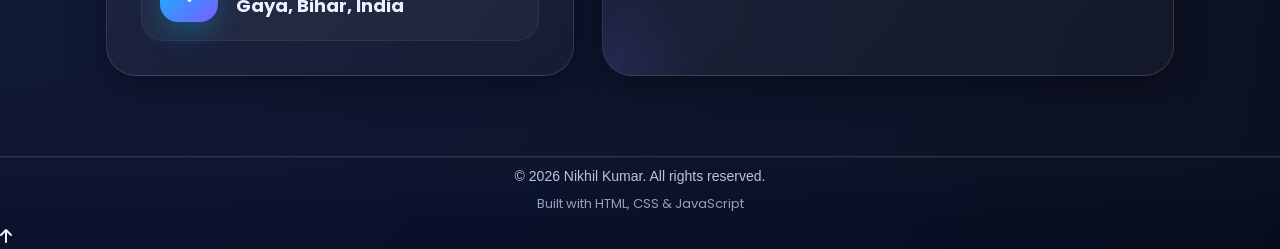
==== commit 73cf9d02: "Updated portfolio UI and added new sections" ====
--- a/index.html
+++ b/index.html
@@ -42,285 +42,816 @@
     </nav>
   </header>
 
-  <!-- ===== Hero Section ===== -->
-  <section id="home" class="hero section">
-    <div class="container hero-grid">
-
-      <!-- LEFT -->
-      <div class="hero-text reveal">
-        <p class="badge">Final Year CSE (AI) • 2022-2026</p>
-
-        <h1>Hi, I'm <span class="hero-name">Nikhil Kumar</span></h1>
-
-        <p class="hero-subline">Software Developer • DSA in C++</p>
-
-        <h2 class="typing">
-          <span id="typingText"></span>
-          <span class="cursor">|</span>
-        </h2>
-
-        <p class="desc">
-          Software Developer passionate about <b>DSA in C++</b>, Web Development and Python-based projects.
-          I completed a <b>1-month internship</b> in <b>Patna Smart City</b>.
+<!-- ===== Hero Section ===== -->
+<section id="home" class="hero section">
+  <div class="container hero-grid">
+
+    <!-- ===== LEFT CONTENT ===== -->
+    <div class="hero-text reveal">
+
+      <div class="hero-badge-wrap">
+        <p class="badge">
+          <i class="fa-solid fa-graduation-cap"></i>
+          B.Tech CSE (AI) Graduate • 2026
         </p>
-
-        <div class="hero-buttons">
-          <a class="btn primary" href="#projects"><i class="fa-solid fa-code"></i> View Projects</a>
-          <a class="btn outline" href="resume.pdf" download>
-            <i class="fa-solid fa-download"></i> Download Resume
-          </a>
-        </div>
-
-        <div class="socials">
-          <a href="mailto:nraaz590@gmail.com" class="social" title="Email"><i class="fa-solid fa-envelope"></i></a>
-          <a href="tel:+917563990259" class="social" title="Phone"><i class="fa-solid fa-phone"></i></a>
-          <a href="https://github.com/NikhilDeveloper59" target="_blank" class="social" title="GitHub"><i class="fa-brands fa-github"></i></a>
-          <a href="https://www.linkedin.com/in/nikhil-kumar-ab451018b" target="_blank" class="social" title="LinkedIn"><i class="fa-brands fa-linkedin"></i></a>
-        </div>
-      </div>
-
-      <!-- RIGHT PROFILE CARD -->
-      <div class="hero-card reveal">
-        <div class="profile-card pro-card">
-
-          <div class="pro-header">
+      </div>
+
+      <h1>
+        Hi, I'm
+        <span class="hero-name">Nikhil Kumar</span>
+      </h1>
+
+      <p class="hero-subline">
+        AI/ML Engineer • Full Stack Developer • DSA in C++
+      </p>
+
+      <h2 class="typing">
+        <span id="typingText"></span>
+        <span class="cursor">|</span>
+      </h2>
+
+      <p class="desc">
+        AI/ML Engineer and Software Developer skilled in building
+        intelligent web applications using
+        <b>Python</b>, <b>Flask</b>, <b>Machine Learning</b>,
+        <b>NLP</b> and modern frontend technologies.
+
+        Strong foundation in
+        <b>DSA</b>, <b>DBMS</b>, <b>Operating Systems</b>,
+        and scalable full-stack development.
+      </p>
+
+      <!-- Buttons -->
+      <div class="hero-buttons">
+
+        <a class="btn primary" href="#projects">
+          <i class="fa-solid fa-code"></i>
+          View Projects
+        </a>
+
+        <a class="btn outline" href="resume.pdf" target="_blank">
+          <i class="fa-solid fa-eye"></i>
+          View Resume
+        </a>
+
+      </div>
+
+      <!-- Socials -->
+      <div class="socials">
+
+        <a href="mailto:nikhil.kumar.ai@gmail.com"
+          class="social"
+          title="Email">
+
+          <i class="fa-solid fa-envelope"></i>
+        </a>
+
+        <a href="tel:+917563990259"
+          class="social"
+          title="Phone">
+
+          <i class="fa-solid fa-phone"></i>
+        </a>
+
+        <a href="https://github.com/NikhilDeveloper59"
+          target="_blank"
+          class="social"
+          title="GitHub">
+
+          <i class="fa-brands fa-github"></i>
+        </a>
+
+        <a href="https://www.linkedin.com/in/nikhil-kumar-ab451018b"
+          target="_blank"
+          class="social"
+          title="LinkedIn">
+
+          <i class="fa-brands fa-linkedin"></i>
+        </a>
+
+      </div>
+    </div>
+
+    <!-- ===== RIGHT PROFILE CARD ===== -->
+    <div class="hero-card reveal">
+
+      <div class="profile-card pro-card">
+
+        <!-- Glow -->
+        <div class="card-glow"></div>
+
+        <!-- Top -->
+        <div class="pro-header">
+
+        <div class="pro-img-wrap">
+
+            <div class="ring-light"></div>
+
             <div class="pro-img">
               <img src="profile.jpg" alt="Nikhil Kumar">
             </div>
 
-            <div class="pro-title">
-              <h3>Nikhil Kumar</h3>
-              <p>CSE (AI) Undergraduate</p>
-            </div>
-          </div>
-
-          <div class="pro-divider"></div>
-
-          <div class="pro-info">
-            <div class="pro-item">
-              <i class="fa-solid fa-location-dot"></i>
-              <span>Gaya, Bihar</span>
-            </div>
-
-            <div class="pro-item">
-              <i class="fa-solid fa-building-columns"></i>
-              <span>Government Engineering College, Munger</span>
-            </div>
-
-            <div class="pro-item">
-              <i class="fa-solid fa-graduation-cap"></i>
-              <span>Session: 2022 - 2026</span>
-            </div>
-
-            <div class="pro-item">
-              <i class="fa-solid fa-star"></i>
-              <span>CGPA: 8.5</span>
-            </div>
-          </div>
-
-          <div class="pro-divider"></div>
-
-          <div class="pro-buttons">
-            <a href="#contact" class="btn primary w-full">
-              <i class="fa-solid fa-paper-plane"></i> Hire / Contact Me
+          </div>
+
+          <div class="pro-title">
+            <h3>Nikhil Kumar</h3>
+
+
+            <span class="availability">
+              <i class="fa-solid fa-circle"></i>
+              Available for Internship & Full-Time Roles
+            </span>
+          </div>
+
+        </div>
+
+        <div class="pro-divider"></div>
+
+        <!-- Info -->
+        <div class="pro-info">
+
+          <div class="pro-item">
+            <i class="fa-solid fa-location-dot"></i>
+            <div>
+              <small>Location</small>
+              <span>Gaya, Bihar, India</span>
+            </div>
+          </div>
+
+          <div class="pro-item">
+            <i class="fa-solid fa-building-columns"></i>
+            <div>
+              <small>College</small>
+              <span>GEC Munger</span>
+            </div>
+          </div>
+
+          <div class="pro-item">
+            <i class="fa-solid fa-code"></i>
+            <div>
+              <small>Specialization</small>
+              <span>AI • Full Stack</span>
+            </div>
+          </div>
+
+          <div class="pro-item">
+            <i class="fa-solid fa-star"></i>
+            <div>
+              <small>CGPA</small>
+              <span>8.56</span>
+            </div>
+          </div>
+
+        </div>
+
+        <div class="pro-divider"></div>
+
+        <!-- Buttons -->
+        <div class="pro-buttons">
+
+          <a href="#contact" class="btn primary w-full">
+            <i class="fa-solid fa-paper-plane"></i>
+            Contact Me
+          </a>
+
+          <a href="resume.pdf"
+            target="_blank"
+            class="btn outline w-full">
+
+            <i class="fa-solid fa-eye"></i>
+            View Resume
+          </a>
+
+        </div>
+
+      </div>
+    </div>
+
+  </div>
+</section>
+
+<div class="pro-divider"></div>
+
+<!-- ===== About ===== -->
+<section id="about" class="section">
+  <div class="container">
+
+    <div class="section-title reveal">
+      <span class="section-badge">ABOUT ME</span>
+      <h2>Building AI-Powered & Scalable Software Solutions</h2>
+      <p>
+        Passionate about AI/ML engineering, full-stack development and solving
+        real-world problems through intelligent applications.
+      </p>
+    </div>
+
+    <div class="about-grid">
+
+      <!-- LEFT MAIN CARD -->
+      <div class="about-main-card reveal box-hover">
+
+        <div class="about-top">
+          <span class="about-tag">AI/ML Engineer</span>
+          <span class="about-tag">Full Stack Developer</span>
+        </div>
+
+        <h3>
+          Building intelligent solutions from ideas
+        </h3>
+
+        <p class="about-text">
+          I’m <b>Nikhil Kumar</b>, a B.Tech CSE (AI) graduate focused on
+          building modern AI-powered web applications using
+          <b>Python, Flask, Machine Learning and NLP</b>.
+        </p>
+
+        <p class="about-text">
+          I enjoy combining problem-solving skills with clean UI development
+          to create scalable and user-friendly systems. My experience includes
+          predictive analytics, semantic NLP chatbots, intelligent dashboards,
+          and responsive full-stack applications.
+        </p>
+
+        <div class="about-focus">
+
+          <div class="focus-item">
+            <i class="fa-solid fa-brain"></i>
+            <div>
+              <h4>AI/ML Engineering</h4>
+              <p>Machine Learning, NLP & intelligent systems</p>
+            </div>
+          </div>
+
+          <div class="focus-item">
+            <i class="fa-solid fa-code"></i>
+            <div>
+              <h4>Full Stack Development</h4>
+              <p>Modern responsive web applications</p>
+            </div>
+          </div>
+
+        </div>
+
+      </div>
+
+      <!-- RIGHT SIDE -->
+      <div class="about-side reveal">
+
+        <!-- STATS -->
+        <div class="about-stats box-hover">
+
+          <div class="stat-card">
+            <h3>8.56</h3>
+            <p>CGPA</p>
+          </div>
+
+          <div class="stat-card">
+            <h3>5+</h3>
+            <p>Major Projects</p>
+          </div>
+
+          <div class="stat-card">
+            <h3>AI/ML</h3>
+            <p>Focused Domain</p>
+          </div>
+
+        </div>
+
+        <!-- HIGHLIGHTS -->
+        <div class="about-highlights box-hover">
+
+          <h3>Core Highlights</h3>
+
+          <ul class="ticks">
+            <li>Machine Learning & NLP based applications</li>
+            <li>Strong DSA & problem-solving foundation</li>
+            <li>Flask, Scikit-learn & Python ecosystem</li>
+            <li>Responsive frontend & dashboard development</li>
+            <li>Hands-on internship experience in Smart City systems</li>
+          </ul>
+
+        </div>
+
+      </div>
+
+    </div>
+
+  </div>
+</section>
+
+<!-- ===== Skills ===== -->
+<section id="skills" class="section soft-bg">
+
+  <div class="container">
+
+    <div class="section-title reveal">
+      <span class="section-badge">TECH STACK</span>
+      <h2>Skills & Technologies</h2>
+      <p>
+        Technologies, frameworks and tools I use to build
+        scalable AI-powered and full-stack applications.
+      </p>
+    </div>
+
+    <div class="skills-grid">
+
+      <!-- CARD 1 -->
+      <div class="skill-card reveal">
+
+        <div class="skill-header">
+          <div class="skill-icon">
+            <i class="fa-solid fa-brain"></i>
+          </div>
+
+          <div>
+            <h3>AI / Machine Learning</h3>
+            <span>ML models, NLP & intelligent systems</span>
+          </div>
+        </div>
+
+        <div class="skill-tags">
+          <span>Python</span>
+          <span>Scikit-learn</span>
+          <span>Deep Learning</span>
+          <span>CNN</span>
+          <span>NLP</span>
+          <span>Pandas</span>
+          <span>NumPy</span>
+          <span>Flask</span>
+        </div>
+
+      </div>
+
+      <!-- CARD 2 -->
+      <div class="skill-card reveal">
+
+        <div class="skill-header">
+          <div class="skill-icon">
+            <i class="fa-solid fa-code"></i>
+          </div>
+
+          <div>
+            <h3>Programming & DSA</h3>
+            <span>Problem solving & software fundamentals</span>
+          </div>
+        </div>
+
+        <div class="skill-progress">
+
+          <div class="progress-item">
+            <div class="progress-top">
+              <span>C++ / DSA</span>
+              <span>Advanced</span>
+            </div>
+
+            <div class="progress-bar">
+              <div class="progress-fill w-95"></div>
+            </div>
+          </div>
+
+          <div class="progress-item">
+            <div class="progress-top">
+              <span>Python</span>
+              <span>Advanced</span>
+            </div>
+
+            <div class="progress-bar">
+              <div class="progress-fill w-90"></div>
+            </div>
+          </div>
+
+          <div class="progress-item">
+            <div class="progress-top">
+              <span>JavaScript</span>
+              <span>Intermediate</span>
+            </div>
+
+            <div class="progress-bar">
+              <div class="progress-fill w-75"></div>
+            </div>
+          </div>
+
+        </div>
+
+      </div>
+
+      <!-- CARD 3 -->
+      <div class="skill-card reveal">
+
+        <div class="skill-header">
+          <div class="skill-icon">
+            <i class="fa-solid fa-layer-group"></i>
+          </div>
+
+          <div>
+            <h3>Frontend & Backend</h3>
+            <span>Responsive and scalable web apps</span>
+          </div>
+        </div>
+
+        <div class="skill-tags">
+          <span>HTML5</span>
+          <span>CSS3</span>
+          <span>React.js</span>
+          <span>Tailwind CSS</span>
+          <span>Bootstrap</span>
+          <span>Responsive UI</span>
+          <span>SQLite</span>
+          <span>REST APIs</span>
+        </div>
+
+      </div>
+
+      <!-- CARD 4 -->
+      <div class="skill-card reveal">
+
+        <div class="skill-header">
+          <div class="skill-icon">
+            <i class="fa-solid fa-screwdriver-wrench"></i>
+          </div>
+
+          <div>
+            <h3>Tools & Core CS</h3>
+            <span>Development workflow & CS fundamentals</span>
+          </div>
+        </div>
+
+        <div class="skill-tags">
+          <span>Git</span>
+          <span>GitHub</span>
+          <span>VS Code</span>
+          <span>DBMS</span>
+          <span>Operating Systems</span>
+          <span>Computer Networks</span>
+          <span>OOPs</span>
+        </div>
+
+      </div>
+
+    </div>
+
+  </div>
+
+</section>
+
+
+<!-- ===== Projects ===== -->
+<section id="projects" class="section">
+
+  <div class="container">
+
+    <div class="section-title reveal">
+      <span class="section-badge">PORTFOLIO WORK</span>
+      <h2>Featured Projects</h2>
+
+      <p>
+        Real-world AI/ML and full-stack applications focused on
+        intelligent automation, analytics and scalable user experiences.
+      </p>
+    </div>
+
+    <!-- FILTER -->
+    <div class="filter-bar reveal">
+      <button class="filter-btn active" data-filter="all">All</button>
+      <button class="filter-btn" data-filter="ai">AI/ML</button>
+      <button class="filter-btn" data-filter="web">Web</button>
+      <button class="filter-btn" data-filter="python">Python</button>
+    </div>
+
+    <!-- GRID -->
+    <div class="project-grid">
+
+      <!-- PROJECT 1 -->
+      <div class="project-card reveal" data-category="ai python">
+
+        <div class="project-image">
+          <img src="eduvision-ai.jpg" alt="EduVision AI">
+        </div>
+
+        <div class="project-content">
+
+          <div class="project-top">
+
+            <div class="wrap-section">
+              <span class="project-type">AI/ML</span>
+            <div class="project-actions">
+            <a href="https://github.com/NikhilDeveloper59"
+               target="_blank"
+               class="project-btn">
+
+              <i class="fa-brands fa-github"></i>
+              View Project
             </a>
-
-            <a href="resume.pdf" download class="btn outline w-full">
-              <i class="fa-solid fa-download"></i> Download Resume
+          </div>
+            </div>
+            <h3>EduVision AI</h3>
+          </div>
+
+          <p>
+            AI-powered student performance prediction system with analytics dashboards,
+            academic risk detection and ML-based score prediction.
+          </p>
+
+        </div>
+      </div>
+
+      <!-- PROJECT 2 -->
+      <div class="project-card reveal" data-category="ai python">
+
+        <div class="project-image">
+          <img src="smart-college-assistant.jpg" alt="Smart College Assistant">
+        </div>
+
+        <div class="project-content">
+
+          <div class="project-top">
+            <div class="wrap-section">
+            <span class="project-type">NLP</span>
+            <div class="project-actions">
+            <a href="https://github.com/NikhilDeveloper59"
+               target="_blank"
+               class="project-btn">
+
+              <i class="fa-brands fa-github"></i>
+              View Project
             </a>
           </div>
-
-        </div>
-      </div>
-
-    </div>
-  </section>
-
-  <!-- ===== About ===== -->
-  <section id="about" class="section">
-    <div class="container">
-      <div class="section-title reveal">
-        <h2>About Me</h2>
-        <p>My introduction, internship experience & goals</p>
-      </div>
-
-      <div class="about-grid">
-        <div class="about-card reveal box-hover">
-          <h3>Professional Summary</h3>
+            </div>
+            <h3>Smart College Assistant</h3>
+          </div>
+
           <p>
-            I am <b>Nikhil Kumar</b>, CSE (AI) student (Session 2022-26). I have strong command in
-            <b>C, C++, Python</b> and modern frontend technologies.
+            Semantic NLP chatbot using Sentence Transformers for
+            intelligent student query assistance and context-aware responses.
           </p>
+
+        </div>
+      </div>
+
+      <!-- PROJECT 3 -->
+      <div class="project-card reveal" data-category="python ai">
+
+        <div class="project-image">
+          <img src="jarvis-ai.jpg" alt="Jarvis AI Assistant">
+        </div>
+
+        <div class="project-content">
+
+          <div class="project-top">
+            <div class="wrap-section">
+            <span class="project-type">Python</span>
+            <div class="project-actions">
+            <a href="https://github.com/NikhilDeveloper59"
+               target="_blank"
+               class="project-btn">
+
+              <i class="fa-brands fa-github"></i>
+              View Project
+            </a>
+          </div>
+            </div>
+            <h3>Jarvis AI Assistant</h3>
+          </div>
+
           <p>
-            I completed a <b>1-month internship</b> at <b>Patna Smart City</b> and I am focused on becoming a
-            strong <b>Software Developer</b>.
+            Voice-based AI assistant capable of automation,
+            speech interaction, web search and application control.
           </p>
-        </div>
-
-        <div class="about-card reveal box-hover">
-          <h3>Quick Highlights</h3>
-          <ul class="ticks">
-            <li>✅ DSA in C++ (Strong problem solving)</li>
-            <li>✅ Frontend Developer (HTML/CSS/JS/React)</li>
-            <li>✅ Python projects & AI/ML basics</li>
-            <li>✅ Git & GitHub workflow</li>
-            <li>✅ Cyber Security fundamentals</li>
-          </ul>
-        </div>
-      </div>
-    </div>
-  </section>
-
-  <!-- ===== Skills ===== -->
-  <section id="skills" class="section soft-bg">
-    <div class="container">
-      <div class="section-title reveal">
-        <h2>Skills</h2>
-        <p>Languages, tools & technologies I work with</p>
-      </div>
-
-      <div class="skills-grid">
-        <div class="skill-box reveal box-hover">
-          <h3><i class="fa-solid fa-code"></i> Programming</h3>
-
-          <div class="skill-item"><span>C</span><span>90%</span></div>
-          <div class="bar"><div class="fill" style="width: 90%"></div></div>
-
-          <div class="skill-item"><span>C++ (DSA)</span><span>92%</span></div>
-          <div class="bar"><div class="fill" style="width: 92%"></div></div>
-
-          <div class="skill-item"><span>Python</span><span>80%</span></div>
-          <div class="bar"><div class="fill" style="width: 80%"></div></div>
-
-          <div class="skill-item"><span>Java</span><span>65%</span></div>
-          <div class="bar"><div class="fill" style="width: 65%"></div></div>
-        </div>
-
-        <div class="skill-box reveal box-hover">
-          <h3><i class="fa-solid fa-globe"></i> Web Development</h3>
-          <div class="tags">
-            <span class="tag">HTML</span><span class="tag">CSS</span>
-            <span class="tag">JavaScript</span><span class="tag">React</span>
-            <span class="tag">Responsive UI</span>
-          </div>
-        </div>
-
-        <div class="skill-box reveal box-hover">
-          <h3><i class="fa-solid fa-database"></i> Database & Tools</h3>
-          <div class="tags">
-            <span class="tag">MongoDB</span><span class="tag">Git</span>
-            <span class="tag">GitHub</span><span class="tag">VS Code</span>
-          </div>
-        </div>
-      </div>
-    </div>
-  </section>
-
-  <!-- ===== Projects ===== -->
-  <section id="projects" class="section">
-    <div class="container">
-      <div class="section-title reveal">
-        <h2>Projects</h2>
-        <p>Some of my best work</p>
-      </div>
-
-      <div class="filter-bar reveal">
-        <button class="filter-btn active" data-filter="all">All</button>
-        <button class="filter-btn" data-filter="python">Python</button>
-        <button class="filter-btn" data-filter="ai">AI/ML</button>
-        <button class="filter-btn" data-filter="web">Web</button>
-      </div>
-
-      <div class="project-grid">
-
-        <div class="project-card reveal box-hover" data-category="python ai">
+
+        </div>
+      </div>
+
+      <!-- PROJECT 4 -->
+      <div class="project-card reveal" data-category="ai">
+
+        <div class="project-image">
+          <img src="house-price-prediction.jpg" alt="House Price Prediction">
+        </div>
+
+        <div class="project-content">
+
           <div class="project-top">
-            <h3>Jarvis AI Assistant</h3>
-            <span class="pill">Python</span>
-          </div>
-          <p>A voice based AI assistant that can open websites, search Wikipedia, play YouTube songs and more.</p>
-          <div class="tech">
-            <span>Python</span><span>Speech Recognition</span><span>pyttsx3</span><span>Wikipedia API</span>
-          </div>
-          <div class="project-actions">
-            <a class="btn small outline" target="_blank" href="https://github.com/NikhilDeveloper59">
-              <i class="fa-brands fa-github"></i> GitHub
+            <div class="wrap-section">
+            <span class="project-type">Machine Learning</span>
+            <div class="project-actions">
+            <a href="https://github.com/NikhilDeveloper59"
+               target="_blank"
+               class="project-btn">
+
+              <i class="fa-brands fa-github"></i>
+              View Project
             </a>
           </div>
-        </div>
-
-        <div class="project-card reveal box-hover" data-category="ai">
+            </div>
+            <h3>House Price Prediction</h3>
+          </div>
+
+          <p>
+            End-to-end ML pipeline using regression models,
+            preprocessing and Streamlit deployment for price prediction.
+          </p>
+
+        </div>
+      </div>
+
+      <!-- PROJECT 5 -->
+      <div class="project-card reveal" data-category="web">
+
+        <div class="project-image">
+          <img src="ai-language-translator.jpg" alt="AI Translator">
+        </div>
+
+        <div class="project-content">
+
           <div class="project-top">
-            <h3>Plant Disease Detection</h3>
-            <span class="pill">AI/ML</span>
-          </div>
-          <p>Deep Learning based system to predict plant diseases using leaf images for early detection.</p>
-          <div class="tech">
-            <span>Deep Learning</span><span>CNN</span><span>Python</span>
-          </div>
-          <div class="project-actions">
-            <a class="btn small outline" target="_blank" href="https://github.com/NikhilDeveloper59">
-              <i class="fa-brands fa-github"></i> GitHub
+            <div class="wrap-section">
+            <span class="project-type">Full Stack</span>
+            <div class="project-actions">
+            <a href="https://github.com/NikhilDeveloper59/ai-language-translator-web"
+               target="_blank"
+               class="project-btn">
+
+              <i class="fa-brands fa-github"></i>
+              View Project
             </a>
           </div>
-        </div>
-
-        <div class="project-card reveal box-hover" data-category="web">
+            </div>
+            <h3>AI Language Translator</h3>
+          </div>
+
+          <p>
+            Production-ready multilingual translation web application
+            with Flask backend and responsive modern frontend UI.
+          </p>
+        </div>
+      </div>
+
+      <!-- PROJECT 6 -->
+      <div class="project-card reveal" data-category="web">
+
+        <div class="project-image">
+          <img src="portfolio-website.jpg" alt="Portfolio Website">
+        </div>
+
+        <div class="project-content">
+
           <div class="project-top">
+            <div class="wrap-section">
+            <span class="project-type">Frontend</span>
+            <div class="project-actions">
+            <a href="https://github.com/NikhilDeveloper59"
+               target="_blank"
+               class="project-btn">
+
+              <i class="fa-brands fa-github"></i>
+              View Project
+            </a>
+          </div>
+            </div>
             <h3>Portfolio Website</h3>
-            <span class="pill">Web</span>
-          </div>
-          <p>Responsive portfolio with dark/light mode, animations, filtering & contact validation.</p>
-          <div class="tech">
-            <span>HTML</span><span>CSS</span><span>JavaScript</span>
-          </div>
-          <div class="project-actions">
-            <a class="btn small outline" target="_blank" href="https://github.com/NikhilDeveloper59">
-              <i class="fa-brands fa-github"></i> GitHub
-            </a>
-          </div>
-        </div>
-
-      </div>
-    </div>
-  </section>
-
-  <!-- ===== Education ===== -->
-  <section id="education" class="section soft-bg">
-    <div class="container">
-      <div class="section-title reveal">
-        <h2>Education</h2>
-        <p>My academic timeline</p>
-      </div>
-
-      <div class="timeline">
-        <div class="timeline-item reveal box-hover">
-          <div class="dot"></div>
-          <div class="timeline-content">
-            <h3>B.Tech - CSE (AI)</h3>
-            <p>Government Engineering College, Munger</p>
-            <span class="time">2022 - 2026 • CGPA: 8.5</span>
-          </div>
-        </div>
-
-        <div class="timeline-item reveal box-hover">
-          <div class="dot"></div>
-          <div class="timeline-content">
-            <h3>12th (Senior Secondary)</h3>
-            <p>BSEB, Patna</p>
-          </div>
-        </div>
-
-        <div class="timeline-item reveal box-hover">
-          <div class="dot"></div>
-          <div class="timeline-content">
-            <h3>10th (Secondary)</h3>
-            <p>BSEB, Patna</p>
-          </div>
-        </div>
-      </div>
-    </div>
-  </section>
+          </div>
+
+          <p>
+            Modern responsive developer portfolio with dark/light mode,
+            animations, filtering system and professional UI design.
+          </p>
+
+        </div>
+      </div>
+
+    </div>
+
+  </div>
+
+</section>
+
+
+
+<!-- ===== Education ===== -->
+<section id="education" class="section soft-bg">
+
+  <div class="container">
+
+    <div class="section-title reveal">
+      <span class="section-badge">ACADEMICS</span>
+
+      <h2>Education Journey</h2>
+
+      <p>
+        Academic background, specialization and educational milestones
+        throughout my learning journey.
+      </p>
+    </div>
+
+    <div class="education-timeline">
+
+      <!-- ITEM 1 -->
+      <div class="education-card reveal">
+
+        <div class="education-dot"></div>
+
+        <div class="education-content">
+
+          <div class="education-top">
+
+            <div>
+              <span class="education-badge">2022 - 2026</span>
+
+              <h3>B.Tech — Computer Science & Engineering (AI)</h3>
+
+              <h4>Bihar Engineering University, Patna</h4>
+            </div>
+
+            <div class="education-score">
+              <span>CGPA</span>
+              <h2>8.56</h2>
+            </div>
+
+          </div>
+
+          <p>
+            Specialized in Artificial Intelligence with focus on
+            Machine Learning, NLP, Full Stack Development,
+            Data Structures & Algorithms and modern software engineering.
+          </p>
+
+        </div>
+
+      </div>
+
+      <!-- ITEM 2 -->
+      <div class="education-card reveal">
+
+        <div class="education-dot"></div>
+
+        <div class="education-content">
+
+          <div class="education-top">
+
+            <div>
+              <span class="education-badge">2019 - 2021</span>
+
+              <h3>Intermediate (12th) — Science (PCM)</h3>
+
+              <h4>Mahavir College, Gaya • BSEB Patna</h4>
+            </div>
+
+            <div class="education-score">
+              <span>Percentage</span>
+              <h2>70.4%</h2>
+            </div>
+
+          </div>
+
+          <p>
+            Completed higher secondary education with Physics,
+            Chemistry and Mathematics as core subjects.
+          </p>
+
+        </div>
+
+      </div>
+
+      <!-- ITEM 3 -->
+      <div class="education-card reveal">
+
+        <div class="education-dot"></div>
+
+        <div class="education-content">
+
+          <div class="education-top">
+
+            <div>
+              <span class="education-badge">2018 - 2019</span>
+
+              <h3>Matriculation (10th)</h3>
+
+              <h4>Janta High School, Dumaria • BSEB Patna</h4>
+            </div>
+
+            <div class="education-score">
+              <span>Percentage</span>
+              <h2>67.2%</h2>
+            </div>
+
+          </div>
+
+          <p>
+            Built strong academic fundamentals and analytical thinking
+            through secondary school education.
+          </p>
+
+        </div>
+
+      </div>
+
+    </div>
+
+  </div>
+
+</section>
+
+
 
   <!-- ===== Certifications ===== -->
   <section id="certifications" class="section">
@@ -351,80 +882,190 @@
     </div>
   </section>
 
-  <!-- ===== Contact ===== -->
-  <section id="contact" class="section soft-bg">
-    <div class="container">
-      <div class="section-title reveal">
-        <h2>Contact Me</h2>
-        <p>Let's build something great together</p>
-      </div>
-
-      <div class="contact-grid">
-        <div class="contact-info reveal box-hover">
-          <h3>Get in touch</h3>
-          <p>If you have a project idea or internship/job opportunity, message me.</p>
-
-          <div class="contact-item">
+
+<!-- ===== Contact ===== -->
+<section id="contact" class="section soft-bg">
+
+  <div class="container">
+
+    <div class="section-title reveal">
+      <span class="section-badge">CONTACT</span>
+
+      <h2>Let's Work Together</h2>
+
+      <p>
+        Open to internship opportunities, collaborations,
+        freelance projects and AI/ML development work.
+      </p>
+    </div>
+
+    <div class="contact-grid">
+
+      <!-- LEFT -->
+      <div class="contact-info reveal">
+
+        <div class="contact-info-top">
+
+          <span class="contact-label">
+            Available For Opportunities
+          </span>
+
+          <h3>
+            Have an idea, project or opportunity?
+          </h3>
+
+          <p>
+            Feel free to connect with me for software development,
+            AI/ML projects, internships or technical collaborations.
+          </p>
+
+        </div>
+
+        <!-- CARD 1 -->
+        <div class="contact-card">
+
+          <div class="contact-icon">
             <i class="fa-solid fa-envelope"></i>
-            <div>
-              <small>Email</small>
-              <a href="mailto:nraaz590@gmail.com">nraaz590@gmail.com</a>
-            </div>
-          </div>
-
-          <div class="contact-item">
+          </div>
+
+          <div>
+            <small>Email Address</small>
+
+            <a href="mailto:nraaz590@gmail.com">
+              nraaz590@gmail.com
+            </a>
+          </div>
+
+        </div>
+
+        <!-- CARD 2 -->
+        <div class="contact-card">
+
+          <div class="contact-icon">
             <i class="fa-solid fa-phone"></i>
-            <div>
-              <small>Phone</small>
-              <a href="tel:+917563990259">+91 7563990259</a>
-            </div>
-          </div>
-        </div>
-
-        <form class="contact-form reveal box-hover" id="contactForm">
-          <div class="form-row">
-            <div class="form-group">
-              <label>Your Name</label>
-              <input type="text" id="name" placeholder="Enter name" />
-              <small class="error" id="nameError"></small>
-            </div>
-
-            <div class="form-group">
-              <label>Email</label>
-              <input type="email" id="email" placeholder="Enter email" />
-              <small class="error" id="emailError"></small>
-            </div>
-          </div>
+          </div>
+
+          <div>
+            <small>Phone Number</small>
+
+            <a href="tel:+917563990259">
+              +91 7563990259
+            </a>
+          </div>
+
+        </div>
+
+        <!-- CARD 3 -->
+        <div class="contact-card">
+
+          <div class="contact-icon">
+            <i class="fa-solid fa-location-dot"></i>
+          </div>
+
+          <div>
+            <small>Location</small>
+
+            <span>Gaya, Bihar, India</span>
+          </div>
+
+        </div>
+
+      </div>
+
+      <!-- RIGHT -->
+      <form class="contact-form reveal" id="contactForm">
+
+        <div class="form-row">
 
           <div class="form-group">
-            <label>Subject</label>
-            <input type="text" id="subject" placeholder="Ex: Internship Opportunity" />
-            <small class="error" id="subjectError"></small>
+            <label>Your Name</label>
+
+            <input
+              type="text"
+              id="name"
+              placeholder="Enter your name"
+            />
+
+            <small class="error" id="nameError"></small>
           </div>
 
           <div class="form-group">
-            <label>Message</label>
-            <textarea id="message" rows="5" placeholder="Write your message..."></textarea>
-            <small class="error" id="messageError"></small>
-          </div>
-
-          <button type="submit" class="btn primary w-full">
-            <i class="fa-solid fa-paper-plane"></i> Send Message
-          </button>
-
-          <p class="success" id="successMsg"></p>
-        </form>
-      </div>
-    </div>
-  </section>
-
-  <!-- ===== Footer ===== -->
-  <footer class="footer">
-    <div class="container footer-flex">
-      <p>© <span id="year"></span> Nikhil Kumar • All Rights Reserved</p>
-      <p class="small-note">Made with ❤️ using HTML, CSS & JavaScript</p>
-    </div>
-  </footer>
+            <label>Email Address</label>
+
+            <input
+              type="email"
+              id="email"
+              placeholder="Enter your email"
+            />
+
+            <small class="error" id="emailError"></small>
+          </div>
+
+        </div>
+
+        <div class="form-group">
+
+          <label>Subject</label>
+
+          <input
+            type="text"
+            id="subject"
+            placeholder="Ex: Internship Opportunity"
+          />
+
+          <small class="error" id="subjectError"></small>
+
+        </div>
+
+        <div class="form-group">
+
+          <label>Message</label>
+
+          <textarea
+            id="message"
+            rows="6"
+            placeholder="Write your message..."
+          ></textarea>
+
+          <small class="error" id="messageError"></small>
+
+        </div>
+
+        <button type="submit" class="contact-btn">
+
+          <i class="fa-solid fa-paper-plane"></i>
+
+          Send Message
+
+        </button>
+
+        <p class="success" id="successMsg"></p>
+
+      </form>
+
+    </div>
+
+  </div>
+
+</section>
+
+
+<!-- ===== Footer ===== -->
+<footer class="footer">
+
+  <div class="container footer-content">
+
+    <p class="footer-text">
+      © <span id="year"></span> Nikhil Kumar. All rights reserved.
+    </p>
+
+    <p class="footer-note">
+      Built with HTML, CSS & JavaScript
+    </p>
+
+  </div>
+
+</footer
 
   <button id="topBtn" title="Go Top"><i class="fa-solid fa-arrow-up"></i></button>
 
--- a/style.css
+++ b/style.css
@@ -17,6 +17,7 @@
   --navtext: rgba(234,242,255,0.9);
 }
 
+/* ✅ Light Theme */
 .light{
   --bg:#eaf7ea;
   --bg2:#dff3df;
@@ -34,17 +35,39 @@
   --navtext:#0c1330;
 }
 
+/* ✅ RESET */
 *{margin:0;padding:0;box-sizing:border-box;}
-html{scroll-behavior:smooth;}
+html{scroll-behavior:smooth; height:100%;}
 body{
   font-family:'Poppins',sans-serif;
   background: radial-gradient(circle at top left, var(--bg2), var(--bg));
   color:var(--text);
   overflow-x:hidden;
-}
-.container{width:min(1100px,92%);margin:auto;}
-.section{padding:80px 0;}
-.soft-bg{background: rgba(255,255,255,0.02); border-top:1px solid var(--border); border-bottom:1px solid var(--border);}
+  min-height:100%;
+}
+
+/* ✅ FIX: Proper centering + padding for ALL devices */
+.container{
+  width:100%;
+  max-width:1100px;
+  margin-inline:auto;
+  padding-inline:16px; /* mobile safe padding */
+}
+
+/* ✅ More consistent spacing */
+.section{
+  padding:80px 0;
+}
+@media (max-width: 640px){
+  .section{padding:64px 0;}
+}
+
+.soft-bg{
+  background: rgba(255,255,255,0.02);
+  border-top:1px solid var(--border);
+  border-bottom:1px solid var(--border);
+}
+
 a{text-decoration:none;color:inherit;}
 ul{list-style:none;}
 
@@ -60,7 +83,8 @@
   display:flex;
   align-items:center;
   justify-content:space-between;
-  padding:20px 0;
+  padding:18px 0;
+  position:relative;
 }
 
 .logo{font-size:22px;font-weight:900;color:var(--navtext);}
@@ -98,315 +122,2898 @@
 .icon-btn:hover{transform:translateY(-2px);box-shadow:var(--shadow);}
 .mobile-btn{display:none;}
 
-/* ===== Hero ===== */
+/* =========================================================
+   HERO SECTION - FINAL PROFESSIONAL VERSION
+========================================================= */
+
+.hero{
+  position:relative;
+  overflow:hidden;
+}
+
+/* Background Glow */
+
+.hero::before{
+  content:"";
+  position:absolute;
+  top:-200px;
+  right:-120px;
+  width:420px;
+  height:420px;
+
+  background:radial-gradient(
+      circle,
+      rgba(0,198,255,0.18),
+      transparent 70%
+  );
+
+  filter:blur(40px);
+
+  z-index:0;
+}
+
 .hero-grid{
+  position:relative;
+  z-index:1;
+
   display:grid;
-  grid-template-columns: 1.5fr 1fr;
-  gap:30px;
+  grid-template-columns:1.25fr 0.95fr;
+  gap:50px;
   align-items:center;
 }
 
+/* =========================================================
+   HERO LEFT CONTENT
+========================================================= */
+
+.hero-badge-wrap{
+  margin-bottom:18px;
+}
+
 .badge{
+  display:inline-flex;
+  align-items:center;
+  gap:10px;
+
+  padding:10px 18px;
+
+  border-radius:999px;
+
+  background:rgba(255,255,255,0.05);
+
+  border:1px solid rgba(255,255,255,0.10);
+
+  color:var(--muted);
+
+  font-size:13px;
+  font-weight:700;
+
+  backdrop-filter:blur(14px);
+
+  transition:0.35s ease;
+}
+
+.badge i{
+  color:var(--primary);
+}
+
+.badge:hover{
+  transform:translateY(-3px);
+
+  border-color:rgba(0,198,255,0.35);
+
+  box-shadow:
+    0 12px 28px rgba(0,198,255,0.12);
+}
+
+/* Main Heading */
+
+.hero h1{
+  font-size:62px;
+  line-height:1.08;
+
+  font-weight:900;
+
+  letter-spacing:-2px;
+
+  margin-bottom:18px;
+
+  color:var(--text);
+}
+
+/* Gradient Name */
+
+.hero-name{
+  position:relative;
+
   display:inline-block;
-  padding:8px 14px;
-  border-radius:999px;
-  border:1px solid var(--border);
-  background:var(--card);
-  color:var(--muted);
-  font-size:13px;
-  font-weight:600;
-}
-
-.hero h1{
-  font-size:48px;
-  line-height:1.15;
-  margin:14px 0;
-  font-weight:800;
-}
-
-.hero-name{
-  display:inline-block;
-  background: linear-gradient(90deg,var(--primary),var(--primary2));
+
+  background:linear-gradient(
+      90deg,
+      #00c6ff,
+      #5b8cff,
+      #7a5cff,
+      #00c6ff
+  );
+
+  background-size:250% auto;
+
   -webkit-background-clip:text;
   -webkit-text-fill-color:transparent;
-  background-clip:text;
-  color:transparent;
-}
+
+  /* animation:shine 6s linear infinite; */
+}
+
+.hero-name::after{
+  content:"";
+
+  position:absolute;
+
+  left:0;
+  bottom:8px;
+
+  width:100%;
+  height:18px;
+
+  background:rgba(0,198,255,0.10);
+
+  border-radius:30px;
+
+  z-index:-1;
+}
+
+@keyframes shine{
+  to{
+    background-position:200% center;
+  }
+}
+
+/* Subline */
 
 .hero-subline{
-  margin-top:10px;
-  font-size:18px;
+  position:relative;
+
+  display:inline-block;
+
+  font-size:21px;
   font-weight:700;
+
   color:var(--muted);
-  position:relative;
-}
+
+  margin-bottom:30px;
+}
+
 .hero-subline::after{
   content:"";
-  display:block;
-  width:190px;
+
+  position:absolute;
+
+  left:0;
+  bottom:-14px;
+
+  width:100%;
   height:4px;
-  margin-top:10px;
-  border-radius:10px;
-  background: linear-gradient(90deg,var(--primary),var(--primary2));
-  animation: glowLine 2s infinite alternate;
-}
-@keyframes glowLine {
-  0%{ opacity:0.4; transform: scaleX(0.6); }
-  100%{ opacity:1; transform: scaleX(1); }
-}
-
-.hero h2{font-size:20px;color:var(--muted);margin:16px 0 10px;}
-.cursor{animation: blink 0.85s infinite;}
-@keyframes blink {50%{opacity:0;}}
-
-.desc{color:var(--muted);line-height:1.7;margin:14px 0 22px;}
-.hero-buttons{display:flex;gap:12px;flex-wrap:wrap;}
+
+  border-radius:30px;
+
+  background:linear-gradient(
+      90deg,
+      var(--primary),
+      var(--primary2)
+  );
+}
+
+/* Typing */
+
+.typing{
+  min-height:42px;
+
+  margin:36px 0 18px;
+
+  font-size:28px;
+  font-weight:800;
+}
+
+#typingText{
+  color:var(--text);
+}
+
+.cursor{
+  color:var(--primary);
+  animation:blink 0.8s infinite;
+}
+
+@keyframes blink{
+  50%{
+    opacity:0;
+  }
+}
+
+/* Description */
+
+.desc{
+  max-width:670px;
+
+  font-size:15.5px;
+
+  line-height:1.95;
+
+  color:var(--muted);
+
+  margin-bottom:34px;
+}
+
+/* =========================================================
+   BUTTONS
+========================================================= */
+
+.hero-buttons{
+  display:flex;
+  gap:16px;
+  flex-wrap:wrap;
+
+  margin-bottom:28px;
+}
 
 .btn{
+  position:relative;
+  overflow:hidden;
+
   display:inline-flex;
   align-items:center;
   justify-content:center;
   gap:10px;
-  border-radius:16px;
-  padding:12px 16px;
+
+  padding:15px 24px;
+
+  border-radius:18px;
+
+  font-size:14px;
   font-weight:700;
-  font-size:14px;
+
+  transition:0.35s ease;
+
   border:1px solid transparent;
-  cursor:pointer;
-  transition:0.25s;
-}
+}
+
+/* Primary Button */
+
 .btn.primary{
-  background: linear-gradient(90deg,var(--primary),var(--primary2));
+  background:linear-gradient(
+      90deg,
+      var(--primary),
+      var(--primary2)
+  );
+
+  color:#fff;
+}
+
+.btn.primary::before{
+  content:"";
+
+  position:absolute;
+
+  top:0;
+  left:-100%;
+
+  width:100%;
+  height:100%;
+
+  background:linear-gradient(
+      90deg,
+      transparent,
+      rgba(255,255,255,0.28),
+      transparent
+  );
+
+  transition:0.7s;
+}
+
+.btn.primary:hover::before{
+  left:100%;
+}
+
+.btn.primary:hover{
+  transform:translateY(-5px);
+
+  box-shadow:
+    0 16px 35px rgba(0,198,255,0.22),
+    0 8px 18px rgba(122,92,255,0.18);
+}
+
+/* Outline Button */
+
+.btn.outline{
+  background:rgba(255,255,255,0.05);
+
+  border:1px solid rgba(255,255,255,0.10);
+
+  color:var(--text);
+
+  backdrop-filter:blur(12px);
+}
+
+.btn.outline:hover{
+  transform:translateY(-5px);
+
+  border-color:rgba(0,198,255,0.28);
+
+  box-shadow:
+    0 15px 35px rgba(0,198,255,0.12);
+}
+
+.w-full{
+  width:100%;
+}
+
+/* =========================================================
+   SOCIALS
+========================================================= */
+
+.socials{
+  display:flex;
+  gap:14px;
+}
+
+.social{
+  width:52px;
+  height:52px;
+
+  display:grid;
+  place-items:center;
+
+  border-radius:18px;
+
+  background:rgba(255,255,255,0.05);
+
+  border:1px solid rgba(255,255,255,0.08);
+
+  color:var(--text);
+
+  font-size:18px;
+
+  transition:0.35s ease;
+}
+
+.social:hover{
+  transform:translateY(-6px);
+
   color:white;
-}
-.btn.outline{
-  border:1px solid var(--border);
-  background:var(--card);
-  color:var(--text);
-}
-.btn:hover{transform:translateY(-2px); box-shadow:var(--shadow);}
-.btn.small{padding:10px 12px;border-radius:14px;font-size:13px;}
-.w-full{width:100%;}
-
-.socials{display:flex;gap:12px;margin-top:20px;}
-.social{
-  width:44px;height:44px;
-  display:grid;place-items:center;
-  border-radius:14px;
-  border:1px solid var(--border);
-  background:var(--card);
-  transition:0.25s;
-}
-.social:hover{transform:translateY(-2px); box-shadow:var(--shadow);}
-
-/* ✅ Professional Profile Card */
+
+  background:linear-gradient(
+      135deg,
+      var(--primary),
+      var(--primary2)
+  );
+
+  box-shadow:
+    0 15px 35px rgba(0,198,255,0.18);
+}
+
+/* =========================================================
+   PROFILE CARD
+========================================================= */
+
 .pro-card{
-  padding:22px;
-  border-radius:26px;
-  background: rgba(255,255,255,0.08);
-  border:1px solid var(--border);
-  box-shadow: 0 18px 45px rgba(0,0,0,0.12);
-}
-
-.light .pro-card{
-  background: rgba(255,255,255,0.55);
-  box-shadow: 0 18px 50px rgba(0,0,0,0.12);
-}
+  position:relative;
+  overflow:hidden;
+  isolation:isolate;
+
+  padding:30px;
+
+  border-radius:34px;
+
+  background:rgba(255,255,255,0.06);
+
+  border:1px solid rgba(255,255,255,0.10);
+
+  backdrop-filter:blur(18px);
+
+  box-shadow:
+    0 25px 55px rgba(0,0,0,0.24);
+
+  transition:0.4s ease;
+}
+
+.pro-card:hover{
+  transform:translateY(-8px);
+}
+
+/* =========================================================
+   PREMIUM BORDER
+========================================================= */
+
+.pro-card::before{
+  content:"";
+
+  position:absolute;
+  inset:0;
+
+  border-radius:inherit;
+
+  padding:1px;
+
+  background:linear-gradient(
+      135deg,
+      rgba(255,255,255,0.16),
+      rgba(255,255,255,0.02)
+  );
+
+  -webkit-mask:
+      linear-gradient(#fff 0 0) content-box,
+      linear-gradient(#fff 0 0);
+
+  -webkit-mask-composite:xor;
+
+  mask-composite:exclude;
+
+  pointer-events:none;
+}
+
+/* =========================================================
+   CARD GLOW
+========================================================= */
+
+.card-glow{
+  position:absolute;
+
+  top:-120px;
+  right:-120px;
+
+  width:260px;
+  height:260px;
+
+  background:radial-gradient(
+      circle,
+      rgba(0,198,255,0.24),
+      transparent 70%
+  );
+
+  filter:blur(20px);
+}
+
+/* =========================================================
+   PROFILE TOP
+========================================================= */
 
 .pro-header{
+  position:relative;
+  z-index:1;
+
   display:flex;
   align-items:center;
-  gap:16px;
-}
+  gap:24px;
+}
+
+/* =========================================================
+   PROFESSIONAL ANIMATED PROFILE
+========================================================= */
+
+.pro-img-wrap{
+  position:relative;
+
+  width:130px;
+  height:130px;
+
+  display:flex;
+  align-items:center;
+  justify-content:center;
+
+  flex-shrink:0;
+}
+
+/* =========================================================
+   ROTATING MULTICOLOR RING
+========================================================= */
+
+.pro-img-wrap::before{
+  content:"";
+
+  position:absolute;
+
+  inset:0;
+
+  border-radius:50%;
+
+  background:
+    conic-gradient(
+      #00e5ff,
+      #0088ff,
+      #6f5cff,
+      #a855f7,
+      #ff2bd6,
+      #ff7b00,
+      #ffee00,
+      #41ff00,
+      #00ffd5,
+      #00e5ff
+    );
+
+  animation:rotateRing 7s linear infinite;
+
+  z-index:-2;
+
+  box-shadow:
+    0 0 20px rgba(0,229,255,0.35),
+    0 0 35px rgba(122,92,255,0.25),
+    0 0 55px rgba(255,43,214,0.18);
+}
+
+/* =========================================================
+   INNER DARK GLASS
+========================================================= */
+
+.pro-img-wrap::after{
+  content:"";
+
+  position:absolute;
+
+  width:112px;
+  height:112px;
+
+  border-radius:50%;
+
+  background:
+    radial-gradient(
+      circle at top,
+      rgba(20,24,40,0.96),
+      rgba(5,8,20,0.98)
+    );
+
+  z-index:-1;
+
+  box-shadow:
+    inset 0 0 18px rgba(255,255,255,0.05),
+    0 0 20px rgba(0,0,0,0.35);
+}
+
+/* =========================================================
+   ROTATION ANIMATION
+========================================================= */
+
+@keyframes rotateRing{
+
+  0%{
+    transform:rotate(0deg);
+  }
+
+  100%{
+    transform:rotate(360deg);
+  }
+}
+
+/* =========================================================
+   PROFILE IMAGE
+========================================================= */
 
 .pro-img{
-  width:85px;
-  height:85px;
-  border-radius:22px;
+  position:relative;
+
+  width:96px;
+  height:96px;
+
+  border-radius:50%;
+
   overflow:hidden;
-  border:2px solid rgba(255,255,255,0.25);
-  box-shadow: 0 16px 40px rgba(0,0,0,0.18);
-  flex-shrink:0;
-}
-
-.light .pro-img{
-  border:2px solid rgba(0,0,0,0.12);
+
+  background:#111;
+
+  border:3px solid rgba(255,255,255,0.92);
+
+  box-shadow:
+    0 15px 35px rgba(0,0,0,0.28);
+
+  transition:0.45s ease;
+
+  z-index:2;
+}
+
+/* Hover Effect */
+
+.pro-card:hover .pro-img{
+  transform:scale(1.06);
 }
 
 .pro-img img{
   width:100%;
   height:100%;
+
   object-fit:cover;
-}
+
+  transition:0.5s ease;
+}
+
+.pro-card:hover .pro-img img{
+  transform:scale(1.08);
+}
+
+/* =========================================================
+   SOFT FLOATING LIGHT
+========================================================= */
+
+.pro-img-wrap .ring-light{
+  position:absolute;
+
+  width:150px;
+  height:150px;
+
+  border-radius:50%;
+
+  background:
+    radial-gradient(
+      circle,
+      rgba(0,198,255,0.18),
+      transparent 70%
+    );
+
+  animation:pulseGlow 4s ease-in-out infinite;
+
+  z-index:-3;
+
+  filter:blur(12px);
+}
+
+@keyframes pulseGlow{
+
+  0%{
+    transform:scale(0.95);
+    opacity:0.5;
+  }
+
+  50%{
+    transform:scale(1.08);
+    opacity:1;
+  }
+
+  100%{
+    transform:scale(0.95);
+    opacity:0.5;
+  }
+}
+
+/* =========================================================
+   PROFILE TITLE
+========================================================= */
 
 .pro-title h3{
-  font-size:22px;
+  font-size:30px;
   font-weight:800;
+
+  margin-bottom:8px;
+
   color:var(--text);
-  letter-spacing:0.2px;
-}
-
-.pro-title p{
-  margin-top:6px;
+
+  line-height:1.1;
+}
+
+
+
+/* =========================================================
+   AVAILABILITY
+========================================================= */
+
+.availability{
+  display:inline-flex;
+  align-items:center;
+  gap:8px;
+
+  padding:9px 14px;
+
+  border-radius:999px;
+
+  background:rgba(0,255,140,0.08);
+
+  border:1px solid rgba(0,255,140,0.16);
+
+  color:#73a7de;
+
+  font-size:12px;
+  font-weight:700;
+}
+
+.availability i{
+  font-size:10px;
+}
+
+/* =========================================================
+   LIGHT MODE
+========================================================= */
+
+.light .pro-img-wrap::after{
+
+  background:
+    radial-gradient(
+      circle,
+      rgba(255,255,255,0.98),
+      rgba(240,245,255,1)
+    );
+
+  box-shadow:
+    inset 0 0 20px rgba(0,0,0,0.04),
+    0 0 20px rgba(0,0,0,0.08);
+}
+
+.light .pro-img{
+  border-color:#fff;
+}
+
+/* =========================================================
+   RESPONSIVE
+========================================================= */
+
+@media(max-width:768px){
+
+  .pro-header{
+    gap:18px;
+  }
+
+  .pro-img-wrap{
+    width:110px;
+    height:110px;
+  }
+
+  .pro-img-wrap::after{
+    width:94px;
+    height:94px;
+  }
+
+  .pro-img{
+    width:80px;
+    height:80px;
+  }
+
+  .pro-title h3{
+    font-size:24px;
+  }
+
+  .pro-title p{
+    font-size:14px;
+  }
+}
+
+/* =========================================================
+   DIVIDER
+========================================================= */
+
+.pro-divider{
+  height:1px;
+
+  margin:10px 0;
+
+  background:rgba(255,255,255,0.08);
+}
+
+/* =========================================================
+   INFO ITEMS
+========================================================= */
+
+.pro-info{
+  display:grid;
+  gap:10px;
+}
+
+.pro-item{
+  display:flex;
+  align-items:flex-start;
+  gap:10px;
+
+  padding:15px 16px;
+
+  border-radius:20px;
+
+  background:rgba(255,255,255,0.04);
+
+  border:1px solid rgba(255,255,255,0.05);
+
+  transition:0.35s ease;
+}
+
+.pro-item:hover{
+  transform:translateX(6px);
+
+  border-color:rgba(0,198,255,0.18);
+
+  box-shadow:
+    0 12px 28px rgba(0,198,255,0.08);
+}
+
+.pro-item i{
+  color:var(--primary);
+
+  font-size:18px;
+
+  margin-top:3px;
+}
+
+.pro-item small{
+  display:block;
+
+  margin-bottom:5px;
+
+  font-size:11px;
+  font-weight:700;
+
+  letter-spacing:1px;
+  text-transform:uppercase;
+
+  color:var(--muted);
+}
+
+.pro-item span{
   font-size:14px;
   font-weight:700;
-  color:var(--muted);
-}
-
-.pro-divider{
-  height:1px;
-  background: rgba(255,255,255,0.12);
-  margin:18px 0;
-}
-.light .pro-divider{background: rgba(0,0,0,0.10);}
-
-.pro-info{display:grid;gap:12px;}
-.pro-item{
+
+  color:var(--text);
+}
+
+/* =========================================================
+   BUTTON WRAP
+========================================================= */
+
+.pro-buttons{
+  display:grid;
+  gap:14px;
+}
+
+/* =========================================================
+   LIGHT MODE FIXES
+========================================================= */
+
+.light .hero{
+  background:
+    radial-gradient(circle at top left,
+    rgba(0,198,255,0.08),
+    transparent 30%),
+    linear-gradient(
+      135deg,
+      #f5f9ff,
+      #edf5ff,
+      #f8fbff
+    );
+}
+
+/* Text */
+
+.light .hero h1{
+  color:#081739;
+}
+
+.light .hero-subline,
+.light .typing{
+  color:#31456a;
+}
+
+.light .desc,
+.light .badge,
+.light .pro-title p,
+.light .pro-item small,
+.light .stat-box p{
+  color:#5c6988;
+}
+
+.light .pro-item span{
+  color:#081739;
+}
+
+/* Cards */
+
+.light .badge,
+.light .stat-box,
+.light .btn.outline,
+.light .social,
+.light .pro-card,
+.light .pro-item{
+  background:rgba(255,255,255,0.72);
+
+  border:1px solid rgba(0,0,0,0.06);
+
+  backdrop-filter:blur(18px);
+}
+
+/* Shadows */
+
+.light .pro-card{
+  box-shadow:
+    0 25px 60px rgba(0,0,0,0.08),
+    0 10px 24px rgba(0,102,255,0.06);
+}
+
+.light .stat-box{
+  box-shadow:
+    0 10px 24px rgba(0,0,0,0.05);
+}
+
+/* Hover */
+
+.light .stat-box:hover,
+.light .pro-item:hover,
+.light .btn.outline:hover{
+  background:white;
+
+  border-color:rgba(0,102,255,0.18);
+
+  box-shadow:
+    0 18px 35px rgba(0,102,255,0.10);
+}
+
+/* =========================================================
+   RESPONSIVE
+========================================================= */
+
+@media (max-width:980px){
+
+  .hero-grid{
+    grid-template-columns:1fr;
+    gap:42px;
+  }
+
+  .hero h1{
+    font-size:50px;
+  }
+
+  .typing{
+    font-size:24px;
+  }
+
+  .pro-card{
+    max-width:650px;
+    margin:auto;
+  }
+}
+
+@media (max-width:640px){
+
+  .hero{
+    padding-top:20px;
+  }
+
+  .hero-grid{
+    gap:32px;
+  }
+
+  .hero h1{
+    font-size:40px;
+    line-height:1.12;
+  }
+
+  .hero-subline{
+    font-size:16px;
+    line-height:1.8;
+  }
+
+  .typing{
+    font-size:20px;
+  }
+
+  .desc{
+    font-size:14px;
+    line-height:1.85;
+  }
+
+  .hero-stats{
+    gap:12px;
+  }
+
+  .stat-box{
+    width:100%;
+  }
+
+  .hero-buttons{
+    flex-direction:column;
+  }
+
+  .hero-buttons .btn{
+    width:100%;
+  }
+
+  .pro-card{
+    padding:24px;
+    border-radius:28px;
+  }
+
+  .pro-header{
+    flex-direction:column;
+    align-items:flex-start;
+  }
+
+  .pro-title h3{
+    font-size:25px;
+  }
+
+  .pro-img{
+    width:100px;
+    height:100px;
+  }
+
+  .socials{
+    flex-wrap:wrap;
+  }
+
+  .social{
+    width:48px;
+    height:48px;
+  }
+}
+
+/* =========================================================
+   ABOUT SECTION
+========================================================= */
+
+.about-grid{
+  display:grid;
+  grid-template-columns: 1.3fr 0.9fr;
+  gap:18px;
+  align-items:stretch;
+}
+
+/* ===== Shared Cards ===== */
+
+.about-main-card,
+.about-highlights,
+.about-stats{
+  position:relative;
+  overflow:hidden;
+
+  background: linear-gradient(
+    145deg,
+    rgba(255,255,255,0.08),
+    rgba(255,255,255,0.03)
+  );
+
+  border:1px solid var(--border);
+
+  border-radius:28px;
+  margin-top: 20px;
+  padding:25px;
+
+  box-shadow: var(--shadow);
+
+  transition: all 0.35s ease;
+}
+
+/* Light mode support */
+
+.light .about-main-card,
+.light .about-highlights,
+.light .about-stats{
+  background: linear-gradient(
+    145deg,
+    rgba(255,255,255,0.72),
+    rgba(255,255,255,0.42)
+  );
+}
+
+/* ===== Hover Effect ===== */
+
+.about-main-card:hover,
+.about-highlights:hover,
+.about-stats:hover{
+  transform: translateY(-6px);
+  border-color: rgba(106,224,255,0.35);
+
+  box-shadow:
+    0 18px 45px rgba(0,0,0,0.18),
+    0 0 20px rgba(0,198,255,0.10);
+}
+
+/* ===== Glow Effect ===== */
+
+.about-main-card::before,
+.about-highlights::before,
+.about-stats::before{
+  content:"";
+
+  position:absolute;
+
+  width:180px;
+  height:180px;
+
+  top:-80px;
+  right:-80px;
+
+  background: radial-gradient(
+    circle,
+    rgba(0,198,255,0.18),
+    transparent 70%
+  );
+
+  pointer-events:none;
+}
+
+/* ===== Section Badge ===== */
+
+.section-badge{
+  display:inline-block;
+
+  padding:7px 14px;
+
+  border-radius:999px;
+
+  background: rgba(0,198,255,0.10);
+
+  border:1px solid rgba(0,198,255,0.20);
+
+  color: var(--primary);
+
+  font-size:12px;
+  font-weight:700;
+  letter-spacing:1px;
+
+  margin-bottom:16px;
+}
+
+/* ===== Main Card ===== */
+
+.about-top{
+  display:flex;
+  gap:10px;
+  flex-wrap:wrap;
+
+  margin-bottom:18px;
+}
+
+.about-tag{
+  padding:8px 14px;
+
+  border-radius:999px;
+
+  background: rgba(255,255,255,0.05);
+
+  border:1px solid var(--border);
+
+  color: var(--text);
+
+  font-size:12px;
+  font-weight:700;
+}
+
+.about-main-card h3{
+  font-size:30px;
+  line-height:1.3;
+  margin-bottom:18px;
+  font-weight:800;
+
+  max-width:560px;
+}
+
+.about-text{
+  color: var(--muted);
+
+  line-height:1.9;
+
+  font-size:15px;
+
+  margin-bottom:18px;
+}
+
+/* ===== Focus Area ===== */
+
+.about-focus{
+  margin-top:28px;
+
+  display:grid;
+  gap:12px;
+}
+
+.focus-item{
+  display:flex;
+  gap:16px;
+  align-items:flex-start;
+
+  padding:18px;
+
+  border-radius:20px;
+
+  background: rgba(255,255,255,0.04);
+
+  border:1px solid rgba(255,255,255,0.08);
+
+  transition:0.3s ease;
+}
+
+.light .focus-item{
+  background: rgba(255,255,255,0.45);
+}
+
+.focus-item:hover{
+  transform: translateX(6px);
+
+  border-color: rgba(0,198,255,0.30);
+}
+
+.focus-item i{
+  width:52px;
+  height:52px;
+
+  border-radius:16px;
+
+  display:grid;
+  place-items:center;
+
+  background: linear-gradient(
+    135deg,
+    var(--primary),
+    var(--primary2)
+  );
+
+  color:white;
+
+  font-size:20px;
+
+  flex-shrink:0;
+}
+
+.focus-item h4{
+  font-size:16px;
+  margin-bottom:6px;
+  font-weight:700;
+}
+
+.focus-item p{
+  color: var(--muted);
+  font-size:14px;
+  line-height:1.7;
+}
+
+/* ===== RIGHT SIDE ===== */
+
+.about-side{
+  display:grid;
+  gap:10px;
+}
+
+/* ===== Stats ===== */
+
+.about-stats{
+  display:grid;
+  grid-template-columns: repeat(3,1fr);
+  gap:10px;
+}
+
+.stat-card{
+  text-align:center;
+
+  padding:22px 14px;
+
+  border-radius:22px;
+
+  background: rgba(255,255,255,0.04);
+
+  border:1px solid rgba(255,255,255,0.08);
+
+  transition:0.3s ease;
+}
+
+.light .stat-card{
+  background: rgba(255,255,255,0.40);
+}
+
+.stat-card:hover{
+  transform: translateY(-4px);
+
+  border-color: rgba(0,198,255,0.30);
+}
+
+.stat-card h3{
+  font-size:28px;
+  font-weight:800;
+
+  background: linear-gradient(
+    90deg,
+    var(--primary),
+    var(--primary2)
+  );
+
+  -webkit-background-clip:text;
+  -webkit-text-fill-color:transparent;
+
+  margin-bottom:8px;
+}
+
+.stat-card p{
+  color: var(--muted);
+  font-size:13px;
+  font-weight:600;
+}
+
+/* ===== Highlights ===== */
+
+.about-highlights h3{
+  margin-bottom:20px;
+  font-size:22px;
+}
+
+.ticks{
+  display:grid;
+  gap:16px;
+}
+
+.ticks li{
+  position:relative;
+
+  padding-left:30px;
+
+  color: var(--muted);
+
+  line-height:1.8;
+
+  font-weight:500;
+}
+
+.ticks li::before{
+  content:"✔";
+
+  position:absolute;
+  left:0;
+  top:0;
+
+  color: var(--primary);
+
+  font-weight:800;
+}
+
+/* ===== Responsive ===== */
+
+@media (max-width: 980px){
+
+  .about-grid{
+    grid-template-columns:1fr;
+  }
+
+  .about-main-card h3{
+    font-size:26px;
+  }
+}
+
+@media (max-width: 640px){
+
+  .about-main-card,
+  .about-highlights,
+  .about-stats{
+    padding:22px;
+    border-radius:24px;
+  }
+
+  .about-main-card h3{
+    font-size:22px;
+  }
+
+  .about-stats{
+    grid-template-columns:1fr;
+  }
+
+  .focus-item{
+    flex-direction:column;
+  }
+}
+
+/* =========================================================
+   SKILLS SECTION
+========================================================= */
+
+.skills-grid{
+  display:grid;
+  grid-template-columns: repeat(2,1fr);
+  gap:22px;
+}
+
+/* ===== CARD ===== */
+
+.skill-card{
+  position:relative;
+
+  overflow:hidden;
+
+  padding:28px;
+
+  border-radius:28px;
+
+  background: linear-gradient(
+    145deg,
+    rgba(255,255,255,0.08),
+    rgba(255,255,255,0.03)
+  );
+
+  border:1px solid var(--border);
+
+  box-shadow: var(--shadow);
+
+  transition: all 0.35s ease;
+}
+
+/* Light mode */
+
+.light .skill-card{
+  background: linear-gradient(
+    145deg,
+    rgba(255,255,255,0.72),
+    rgba(255,255,255,0.42)
+  );
+}
+
+/* Hover */
+
+.skill-card:hover{
+  transform: translateY(-20px);
+  
+
+  border-color: rgba(0,198,255,0.35);
+
+  box-shadow:
+    0 18px 45px rgba(0,0,0,0.18),
+    0 0 25px rgba(0,198,255,0.12);
+}
+
+/* Glow */
+
+.skill-card::before{
+  content:"";
+
+  position:absolute;
+
+  width:180px;
+  height:180px;
+
+  top:-80px;
+  right:-80px;
+
+  background: radial-gradient(
+    circle,
+    rgba(0,198,255,0.14),
+    transparent 70%
+  );
+
+  pointer-events:none;
+}
+
+/* ===== HEADER ===== */
+
+.skill-header{
+  display:flex;
+  align-items:flex-start;
+  gap:18px;
+
+  margin-bottom:24px;
+}
+
+.skill-icon{
+  width:58px;
+  height:58px;
+
+  border-radius:18px;
+
+  display:grid;
+  place-items:center;
+
+  background: linear-gradient(
+    135deg,
+    var(--primary),
+    var(--primary2)
+  );
+
+  color:white;
+
+  font-size:22px;
+
+  flex-shrink:0;
+
+  box-shadow: 0 10px 25px rgba(0,198,255,0.25);
+}
+
+.skill-header h3{
+  font-size:24px;
+  font-weight:800;
+  margin-bottom:6px;
+}
+
+.skill-header span{
+  color: var(--muted);
+
+  font-size:14px;
+
+  line-height:1.7;
+}
+
+/* ===== TAGS ===== */
+
+.skill-tags{
+  display:flex;
+  flex-wrap:wrap;
+  gap:12px;
+}
+
+.skill-tags span{
+  padding:10px 14px;
+
+  border-radius:999px;
+
+  background: rgba(255,255,255,0.05);
+
+  border:1px solid rgba(255,255,255,0.08);
+
+  color: var(--text);
+
+  font-size:13px;
+  font-weight:600;
+
+  transition:0.3s ease;
+}
+
+.light .skill-tags span{
+  background: rgba(255,255,255,0.40);
+}
+
+.skill-tags span:hover{
+  transform: translateY(-3px);
+
+  border-color: rgba(0,198,255,0.35);
+
+  color: var(--primary);
+}
+
+/* ===== PROGRESS ===== */
+
+.skill-progress{
+  display:grid;
+  gap:22px;
+}
+
+.progress-item{
+  display:grid;
+  gap:10px;
+}
+
+.progress-top{
+  display:flex;
+  justify-content:space-between;
+  align-items:center;
+}
+
+.progress-top span{
+  font-size:14px;
+  font-weight:700;
+}
+
+.progress-top span:last-child{
+  color: var(--primary);
+}
+
+/* Bar */
+
+.progress-bar{
+  height:12px;
+
+  border-radius:999px;
+
+  overflow:hidden;
+
+  background: rgba(255,255,255,0.08);
+
+  border:1px solid rgba(255,255,255,0.08);
+}
+
+.progress-fill{
+  height:100%;
+
+  border-radius:999px;
+
+  background: linear-gradient(
+    90deg,
+    var(--primary),
+    var(--primary2)
+  );
+
+  position:relative;
+}
+
+/* Shine effect */
+
+.progress-fill::after{
+  content:"";
+
+  position:absolute;
+
+  top:0;
+  left:0;
+
+  width:100%;
+  height:100%;
+
+  background: linear-gradient(
+    90deg,
+    transparent,
+    rgba(255,255,255,0.35),
+    transparent
+  );
+
+  animation: shine 3s infinite;
+}
+
+@keyframes shine{
+  0%{
+    transform: translateX(-100%);
+  }
+
+  100%{
+    transform: translateX(100%);
+  }
+}
+
+/* Width classes */
+
+.w-95{width:95%;}
+.w-90{width:90%;}
+.w-75{width:75%;}
+
+/* ===== Responsive ===== */
+
+@media (max-width: 980px){
+
+  .skills-grid{
+    grid-template-columns:1fr;
+  }
+}
+
+@media (max-width: 640px){
+
+  .skill-card{
+    padding:22px;
+    border-radius:24px;
+  }
+
+  .skill-header{
+    flex-direction:column;
+  }
+
+  .skill-header h3{
+    font-size:21px;
+  }
+}
+
+
+/* =========================================================
+   PROJECT SECTION
+========================================================= */
+
+.project-grid{
+  display:grid;
+  grid-template-columns: repeat(3,1fr);
+  gap:24px;
+}
+
+/* ===== CARD ===== */
+
+.project-card{
+  position:relative;
+
+  overflow:hidden;
+
+  border-radius:28px;
+
+  background: linear-gradient(
+    145deg,
+    rgba(255,255,255,0.08),
+    rgba(255,255,255,0.03)
+  );
+
+  border:1px solid var(--border);
+
+  box-shadow: var(--shadow);
+
+  transition: all 0.4s ease;
+}
+
+/* Light mode */
+
+.light .project-card{
+  background: linear-gradient(
+    145deg,
+    rgba(255,255,255,0.72),
+    rgba(255,255,255,0.42)
+  );
+}
+
+/* Hover */
+
+.project-card:hover{
+  transform: translateY(-10px);
+
+  border-color: rgba(0,198,255,0.35);
+
+  box-shadow:
+    0 22px 50px rgba(0,0,0,0.20),
+    0 0 28px rgba(0,198,255,0.10);
+}
+
+/* Glow */
+
+.project-card::before{
+  content:"";
+
+  position:absolute;
+
+  width:180px;
+  height:180px;
+
+  top:-80px;
+  right:-80px;
+
+  background: radial-gradient(
+    circle,
+    rgba(0,198,255,0.12),
+    transparent 70%
+  );
+
+  pointer-events:none;
+}
+
+/* ===== IMAGE ===== */
+
+.project-image{
+  height:220px;
+
+  overflow:hidden;
+
+  border-bottom:1px solid rgba(255,255,255,0.06);
+}
+
+.project-image img{
+  width:100%;
+  height:100%;
+
+  object-fit:cover;
+
+  transition: transform 0.5s ease;
+}
+
+.project-card:hover .project-image img{
+  transform: scale(1.08);
+}
+
+
+/* ===== CONTENT ===== */
+
+.project-content{
+  padding:24px;
+}
+
+.project-top{
+  margin-bottom:14px;
+}
+
+.wrap-section{
+  display: flex;
+  justify-content: space-between;
+}
+
+.project-type{
+  display:inline-block;
+
+  padding:7px 14px;
+
+  border-radius:999px;
+
+  background: rgba(0,198,255,0.10);
+
+  border:1px solid rgba(0,198,255,0.20);
+
+  color: var(--primary);
+
+  font-size:12px;
+  font-weight:700;
+
+  margin-bottom:14px;
+}
+
+.project-top h3{
+  font-size:24px;
+  line-height:1.4;
+  font-weight:800;
+}
+
+/* ===== DESCRIPTION ===== */
+
+.project-content p{
+  color: var(--muted);
+
+  line-height:1.8;
+
+  font-size:14px;
+
+  /* margin-bottom:10px; */
+}
+
+/* ===== BUTTON ===== */
+
+.project-btn{
+  display:inline-flex;
+  align-items:center;
+  gap:10px;
+
+  padding:12px 18px;
+
+  border-radius:16px;
+
+  background: linear-gradient(
+    90deg,
+    var(--primary),
+    var(--primary2)
+  );
+
+  color:white;
+
+  font-size:14px;
+  font-weight:700;
+
+  transition:0.3s ease;
+}
+
+.project-btn:hover{
+  transform: translateY(-3px) scale(1.03);
+
+  box-shadow: 0 10px 25px rgba(0,198,255,0.28);
+}
+
+/* ===== FILTER ===== */
+
+.filter-bar{
+  display:flex;
+  gap:12px;
+  flex-wrap:wrap;
+
+  margin-bottom:28px;
+}
+
+.filter-btn{
+  padding:11px 18px;
+
+  border-radius:999px;
+
+  border:1px solid var(--border);
+
+  background: rgba(255,255,255,0.04);
+
+  color: var(--muted);
+
+  cursor:pointer;
+
+  font-size:14px;
+  font-weight:700;
+
+  transition:0.3s ease;
+}
+
+.filter-btn.active,
+.filter-btn:hover{
+  background: linear-gradient(
+    90deg,
+    var(--primary),
+    var(--primary2)
+  );
+
+  border-color:transparent;
+
+  color:white;
+}
+
+/* ===== RESPONSIVE ===== */
+
+@media (max-width: 1100px){
+
+  .project-grid{
+    grid-template-columns: repeat(2,1fr);
+  }
+}
+
+@media (max-width: 780px){
+
+  .project-grid{
+    grid-template-columns:1fr;
+  }
+}
+
+@media (max-width: 640px){
+
+  .project-content{
+    padding:20px;
+  }
+
+  .project-top h3{
+    font-size:22px;
+  }
+
+  .project-image{
+    height:200px;
+  }
+}
+
+
+/* =========================================================
+   EDUCATION SECTION
+========================================================= */
+
+.education-timeline{
+  position:relative;
+
+  display:grid;
+  gap:26px;
+}
+
+/* Timeline Line */
+
+.education-timeline::before{
+  content:"";
+
+  position:absolute;
+
+  left:20px;
+  top:0;
+
+  width:2px;
+  height:100%;
+
+  background: linear-gradient(
+    to bottom,
+    var(--primary),
+    rgba(122,92,255,0.25)
+  );
+}
+
+/* ===== CARD ===== */
+
+.education-card{
+  position:relative;
+
+  margin-left:48px;
+
+  border-radius:28px;
+
+  overflow:hidden;
+
+  background: linear-gradient(
+    145deg,
+    rgba(255,255,255,0.08),
+    rgba(255,255,255,0.03)
+  );
+
+  border:1px solid var(--border);
+
+  box-shadow: var(--shadow);
+
+  transition: all 0.35s ease;
+}
+
+/* Light Mode */
+
+.light .education-card{
+  background: linear-gradient(
+    145deg,
+    rgba(255,255,255,0.72),
+    rgba(255,255,255,0.42)
+  );
+}
+
+/* Hover */
+
+.education-card:hover{
+  transform: translateY(-8px);
+
+  border-color: rgba(0,198,255,0.35);
+
+  box-shadow:
+    0 20px 45px rgba(0,0,0,0.18),
+    0 0 25px rgba(0,198,255,0.12);
+}
+
+/* Glow */
+
+.education-card::before{
+  content:"";
+
+  position:absolute;
+
+  width:180px;
+  height:180px;
+
+  top:-90px;
+  right:-90px;
+
+  background: radial-gradient(
+    circle,
+    rgba(0,198,255,0.14),
+    transparent 70%
+  );
+
+  pointer-events:none;
+}
+
+/* ===== DOT ===== */
+
+.education-dot{
+  position:absolute;
+
+  left:-39px;
+  top:42px;
+
+  width:18px;
+  height:18px;
+
+  border-radius:50%;
+
+  background: linear-gradient(
+    135deg,
+    var(--primary),
+    var(--primary2)
+  );
+
+  box-shadow:
+    0 0 0 6px rgba(0,198,255,0.12),
+    0 0 20px rgba(0,198,255,0.35);
+}
+
+/* ===== CONTENT ===== */
+
+.education-content{
+  padding:30px;
+}
+
+/* Top */
+
+.education-top{
+  display:flex;
+  justify-content:space-between;
+  gap:20px;
+
+  margin-bottom:20px;
+}
+
+/* Badge */
+
+.education-badge{
+  display:inline-block;
+
+  padding:8px 14px;
+
+  border-radius:999px;
+
+  background: rgba(0,198,255,0.10);
+
+  border:1px solid rgba(0,198,255,0.20);
+
+  color: var(--primary);
+
+  font-size:12px;
+  font-weight:700;
+
+  margin-bottom:16px;
+}
+
+/* Titles */
+
+.education-content h3{
+  font-size:26px;
+  line-height:1.4;
+
+  font-weight:800;
+
+  margin-bottom:10px;
+}
+
+.education-content h4{
+  color: var(--muted);
+
+  font-size:15px;
+  font-weight:600;
+}
+
+/* Description */
+
+.education-content p{
+  margin-top:16px;
+
+  color: var(--muted);
+
+  line-height:1.9;
+
+  font-size:15px;
+}
+
+/* ===== SCORE ===== */
+
+.education-score{
+  min-width:120px;
+
+  text-align:center;
+
+  padding:18px;
+
+  border-radius:22px;
+
+  background: rgba(255,255,255,0.05);
+
+  border:1px solid rgba(255,255,255,0.08);
+
+  align-self:flex-start;
+}
+
+.light .education-score{
+  background: rgba(255,255,255,0.45);
+}
+
+.education-score span{
+  display:block;
+
+  color: var(--muted);
+
+  font-size:13px;
+  font-weight:600;
+
+  margin-bottom:8px;
+}
+
+.education-score h2{
+  font-size:30px;
+  font-weight:800;
+
+  background: linear-gradient(
+    90deg,
+    var(--primary),
+    var(--primary2)
+  );
+
+  -webkit-background-clip:text;
+  -webkit-text-fill-color:transparent;
+}
+
+/* ===== Responsive ===== */
+
+@media (max-width: 780px){
+
+  .education-top{
+    flex-direction:column;
+  }
+
+  .education-score{
+    width:100%;
+  }
+
+  .education-content h3{
+    font-size:22px;
+  }
+}
+
+@media (max-width: 640px){
+
+  .education-card{
+    margin-left:34px;
+  }
+
+  .education-content{
+    padding:22px;
+  }
+
+  .education-dot{
+    left:-30px;
+  }
+
+  .education-timeline::before{
+    left:13px;
+  }
+}
+
+
+/* =========================================================
+   CERTIFICATIONS SECTION
+========================================================= */
+
+.cert-grid{
+  display:grid;
+  grid-template-columns: repeat(2,1fr);
+  gap:24px;
+}
+
+/* ===== CARD ===== */
+
+.cert-card{
+  position:relative;
+
+  overflow:hidden;
+
+  display:flex;
+  gap:22px;
+
+  padding:28px;
+
+  border-radius:28px;
+
+  background: linear-gradient(
+    145deg,
+    rgba(255,255,255,0.08),
+    rgba(255,255,255,0.03)
+  );
+
+  border:1px solid var(--border);
+
+  box-shadow: var(--shadow);
+
+  transition: all 0.35s ease;
+}
+
+/* Light mode */
+
+.light .cert-card{
+  background: linear-gradient(
+    145deg,
+    rgba(255,255,255,0.72),
+    rgba(255,255,255,0.42)
+  );
+}
+
+/* Hover */
+
+.cert-card:hover{
+  transform: translateY(-8px);
+
+  border-color: rgba(0,198,255,0.35);
+
+  box-shadow:
+    0 20px 45px rgba(0,0,0,0.18),
+    0 0 25px rgba(0,198,255,0.12);
+}
+
+/* Glow */
+
+.cert-card::before{
+  content:"";
+
+  position:absolute;
+
+  width:180px;
+  height:180px;
+
+  top:-90px;
+  right:-90px;
+
+  background: radial-gradient(
+    circle,
+    rgba(0,198,255,0.14),
+    transparent 70%
+  );
+
+  pointer-events:none;
+}
+
+/* ===== ICON ===== */
+
+.cert-icon{
+  width:68px;
+  height:68px;
+
+  border-radius:22px;
+
+  display:grid;
+  place-items:center;
+
+  background: linear-gradient(
+    135deg,
+    var(--primary),
+    var(--primary2)
+  );
+
+  color:white;
+
+  font-size:26px;
+
+  flex-shrink:0;
+
+  box-shadow: 0 12px 28px rgba(0,198,255,0.25);
+}
+
+/* ===== CONTENT ===== */
+
+.cert-content{
+  flex:1;
+}
+
+/* Provider */
+
+.cert-provider{
+  display:inline-block;
+
+  padding:7px 14px;
+
+  border-radius:999px;
+
+  background: rgba(0,198,255,0.10);
+
+  border:1px solid rgba(0,198,255,0.20);
+
+  color: var(--primary);
+
+  font-size:12px;
+  font-weight:700;
+
+  margin-bottom:16px;
+}
+
+/* Title */
+
+.cert-content h3{
+  font-size:24px;
+  line-height:1.5;
+
+  font-weight:800;
+
+  margin-bottom:14px;
+}
+
+/* Description */
+
+.cert-content p{
+  color: var(--muted);
+
+  line-height:1.9;
+
+  font-size:14px;
+
+  margin-bottom:20px;
+}
+
+/* Bottom */
+
+.cert-bottom{
   display:flex;
   align-items:center;
-  gap:12px;
-  padding:10px 12px;
-  border-radius:16px;
+  justify-content:flex-start;
+}
+
+/* Score Badge */
+
+.cert-score{
+  padding:10px 16px;
+
+  border-radius:999px;
+
   background: rgba(255,255,255,0.05);
-  border:1px solid rgba(255,255,255,0.10);
-  transition:0.25s;
-}
-.light .pro-item{
-  background: rgba(255,255,255,0.40);
-  border:1px solid rgba(0,0,0,0.08);
-}
-.pro-item i{font-size:18px;color: var(--primary);width:22px;}
-.pro-item span{font-size:14px;font-weight:700;color: var(--muted);}
-
-.pro-buttons{display:grid;gap:12px;}
-
-/* ===== Titles ===== */
-.section-title{margin-bottom:30px;}
-.section-title h2{font-size:34px;font-weight:900;}
-.section-title p{color:var(--muted); margin-top:6px;font-weight:600;}
-
-/* About/Skills/Projects */
-.about-grid{display:grid;grid-template-columns:1fr 1fr;gap:18px;}
-.about-card,.skill-box,.project-card,.timeline-content,.cert-card,.contact-info,.contact-form{
-  background:var(--card);
-  border:1px solid var(--border);
-  border-radius:22px;
-  padding:22px;
-  box-shadow:var(--shadow);
-}
-
-.about-card h3,.skill-box h3{margin-bottom:10px;font-weight:800;}
-.about-card p{color:var(--muted); line-height:1.8; margin:10px 0;}
-.ticks{display:grid;gap:10px;margin-top:12px;}
-.ticks li{color:var(--muted);font-weight:600;}
-.ticks li::before{content:"✔ "; color:var(--primary); font-weight:800;}
-
-.skills-grid{display:grid;grid-template-columns:1fr 1fr 1fr;gap:18px;}
-.skill-item{display:flex; justify-content:space-between; color:var(--muted); font-size:14px; margin-top:12px;font-weight:700;}
-.bar{
-  height:10px; border-radius:999px;
-  background: rgba(255,255,255,0.08);
-  border:1px solid var(--border);
-  overflow:hidden;
-}
-.fill{height:100%;border-radius:999px;background: linear-gradient(90deg,var(--primary),var(--primary2));}
-.tags{display:flex;gap:10px;flex-wrap:wrap;}
-.tag{
-  padding:8px 10px;
-  border-radius:999px;
-  border:1px solid var(--border);
-  background:rgba(255,255,255,0.03);
-  color:var(--muted);
+
+  border:1px solid rgba(255,255,255,0.08);
+
   font-size:13px;
   font-weight:700;
-}
-
-/* Filter */
-.filter-bar{display:flex;gap:10px;flex-wrap:wrap;margin-bottom:20px;}
-.filter-btn{
+
+  color: var(--text);
+
+  transition:0.3s ease;
+}
+
+.light .cert-score{
+  background: rgba(255,255,255,0.45);
+}
+
+.cert-card:hover .cert-score{
+  border-color: rgba(0,198,255,0.30);
+
+  color: var(--primary);
+}
+
+/* ===== Responsive ===== */
+
+@media (max-width: 980px){
+
+  .cert-grid{
+    grid-template-columns:1fr;
+  }
+}
+
+@media (max-width: 640px){
+
+  .cert-card{
+    flex-direction:column;
+
+    padding:22px;
+
+    border-radius:24px;
+  }
+
+  .cert-content h3{
+    font-size:21px;
+  }
+}
+
+
+/* =========================================================
+   CONTACT SECTION
+========================================================= */
+
+.contact-grid{
+  display:grid;
+  grid-template-columns: 0.9fr 1.1fr;
+  gap:28px;
+}
+
+/* =========================================================
+   LEFT SIDE
+========================================================= */
+
+.contact-info{
+  position:relative;
+
+  overflow:hidden;
+
+  padding:34px;
+
+  border-radius:30px;
+
+  background: linear-gradient(
+    145deg,
+    rgba(255,255,255,0.08),
+    rgba(255,255,255,0.03)
+  );
+
   border:1px solid var(--border);
-  background:var(--card);
+
+  box-shadow: var(--shadow);
+
+  transition:0.35s ease;
+}
+
+/* Light mode */
+
+.light .contact-info{
+  background: linear-gradient(
+    145deg,
+    rgba(255,255,255,0.72),
+    rgba(255,255,255,0.42)
+  );
+}
+
+/* Hover */
+
+.contact-info:hover{
+  transform: translateY(-8px);
+
+  border-color: rgba(0,198,255,0.30);
+
+  box-shadow:
+    0 20px 45px rgba(0,0,0,0.18),
+    0 0 25px rgba(0,198,255,0.12);
+}
+
+/* Glow */
+
+.contact-info::before{
+  content:"";
+
+  position:absolute;
+
+  width:180px;
+  height:180px;
+
+  top:-80px;
+  right:-80px;
+
+  background: radial-gradient(
+    circle,
+    rgba(0,198,255,0.12),
+    transparent 70%
+  );
+
+  pointer-events:none;
+}
+
+/* Top */
+
+.contact-info-top{
+  margin-bottom:32px;
+}
+
+.contact-label{
+  display:inline-block;
+
+  padding:8px 14px;
+
+  border-radius:999px;
+
+  background: rgba(0,198,255,0.10);
+
+  border:1px solid rgba(0,198,255,0.20);
+
+  color: var(--primary);
+
+  font-size:12px;
+  font-weight:700;
+
+  margin-bottom:18px;
+}
+
+.contact-info h3{
+  font-size:34px;
+
+  line-height:1.3;
+
+  font-weight:800;
+
+  margin-bottom:18px;
+}
+
+.contact-info p{
+  color: var(--muted);
+
+  line-height:1.9;
+}
+
+/* =========================================================
+   CONTACT CARDS
+========================================================= */
+
+.contact-card{
+  display:flex;
+  align-items:center;
+  gap:18px;
+
+  padding:18px;
+
+  border-radius:22px;
+
+  background: rgba(255,255,255,0.04);
+
+  border:1px solid rgba(255,255,255,0.06);
+
+  margin-top:16px;
+
+  transition:0.3s ease;
+}
+
+.light .contact-card{
+  background: rgba(255,255,255,0.45);
+}
+
+.contact-card:hover{
+  transform: translateX(8px);
+
+  border-color: rgba(0,198,255,0.28);
+}
+
+/* Icon */
+
+.contact-icon{
+  width:58px;
+  height:58px;
+
+  border-radius:18px;
+
+  display:grid;
+  place-items:center;
+
+  background: linear-gradient(
+    135deg,
+    var(--primary),
+    var(--primary2)
+  );
+
+  color:white;
+
+  font-size:20px;
+
+  flex-shrink:0;
+
+  box-shadow: 0 12px 25px rgba(0,198,255,0.22);
+}
+
+/* Text */
+
+.contact-card small{
+  display:block;
+
+  color: var(--muted);
+
+  font-size:12px;
+
+  margin-bottom:6px;
+}
+
+.contact-card a,
+.contact-card span{
+  color: var(--text);
+
+  font-size:18px;
+  font-weight:700;
+
+  word-break:break-word;
+}
+
+/* =========================================================
+   FORM
+========================================================= */
+
+.contact-form{
+  position:relative;
+
+  overflow:hidden;
+
+  padding:34px;
+
+  border-radius:30px;
+
+  background: linear-gradient(
+    145deg,
+    rgba(255,255,255,0.08),
+    rgba(255,255,255,0.03)
+  );
+
+  border:1px solid var(--border);
+
+  box-shadow: var(--shadow);
+
+  transition:0.35s ease;
+}
+
+/* Light */
+
+.light .contact-form{
+  background: linear-gradient(
+    145deg,
+    rgba(255,255,255,0.72),
+    rgba(255,255,255,0.42)
+  );
+}
+
+/* Hover */
+
+.contact-form:hover{
+  transform: translateY(-8px);
+
+  border-color: rgba(0,198,255,0.30);
+
+  box-shadow:
+    0 20px 45px rgba(0,0,0,0.18),
+    0 0 25px rgba(0,198,255,0.12);
+}
+
+/* Form glow */
+
+.contact-form::before{
+  content:"";
+
+  position:absolute;
+
+  width:180px;
+  height:180px;
+
+  bottom:-80px;
+  left:-80px;
+
+  background: radial-gradient(
+    circle,
+    rgba(122,92,255,0.12),
+    transparent 70%
+  );
+
+  pointer-events:none;
+}
+
+/* Form Row */
+
+.form-row{
+  display:grid;
+  grid-template-columns:1fr 1fr;
+  gap:18px;
+}
+
+/* Group */
+
+.form-group{
+  margin-bottom:22px;
+}
+
+.form-group label{
+  display:block;
+
+  margin-bottom:10px;
+
+  font-size:14px;
+  font-weight:700;
+}
+
+/* Inputs */
+
+.form-group input,
+.form-group textarea{
+  width:100%;
+
+  padding:16px 18px;
+
+  border-radius:18px;
+
+  background: rgba(255,255,255,0.04);
+
+  border:1px solid rgba(255,255,255,0.08);
+
+  color: var(--text);
+
+  font-size:15px;
+
+  transition:0.3s ease;
+}
+
+.light .form-group input,
+.light .form-group textarea{
+  background: rgba(255,255,255,0.45);
+}
+
+/* Focus */
+
+.form-group input:focus,
+.form-group textarea:focus{
+  border-color: rgba(0,198,255,0.35);
+
+  box-shadow: 0 0 0 4px rgba(0,198,255,0.10);
+}
+
+/* Placeholder */
+
+.form-group input::placeholder,
+.form-group textarea::placeholder{
+  color: var(--muted);
+}
+
+/* Textarea */
+
+.form-group textarea{
+  resize:none;
+}
+
+/* =========================================================
+   BUTTON
+========================================================= */
+
+.contact-btn{
+  width:100%;
+
+  display:flex;
+  align-items:center;
+  justify-content:center;
+  gap:12px;
+
+  padding:18px;
+
+  border:none;
+
+  border-radius:18px;
+
+  background: linear-gradient(
+    90deg,
+    var(--primary),
+    var(--primary2)
+  );
+
+  color:white;
+
+  font-size:16px;
+  font-weight:700;
+
+  cursor:pointer;
+
+  transition:0.3s ease;
+}
+
+.contact-btn:hover{
+  transform: translateY(-4px);
+
+  box-shadow: 0 15px 30px rgba(0,198,255,0.25);
+}
+
+/* =========================================================
+   RESPONSIVE
+========================================================= */
+
+@media (max-width: 980px){
+
+  .contact-grid{
+    grid-template-columns:1fr;
+  }
+}
+
+@media (max-width: 640px){
+
+  .contact-info,
+  .contact-form{
+    padding:24px;
+
+    border-radius:24px;
+  }
+
+  .contact-info h3{
+    font-size:28px;
+  }
+
+  .form-row{
+    grid-template-columns:1fr;
+  }
+
+  .contact-card a,
+  .contact-card span{
+    font-size:16px;
+  }
+}
+
+/* =========================================================
+   FOOTER
+========================================================= */
+
+.footer{
+  padding:10px 0;
+
+  border-top:1px solid rgba(255,255,255,0.08);
+
+  background:
+    linear-gradient(
+      180deg,
+      rgba(255,255,255,0.02),
+      transparent
+    );
+}
+
+/* Content */
+
+.footer-content{
+  display:flex;
+  flex-direction:column;
+  align-items:center;
+  justify-content:center;
+
+  gap:10px;
+
+  text-align:center;
+}
+
+/* Logo */
+
+.footer-logo{
+  font-size:28px;
+  font-weight:800;
+
+  color:var(--text);
+}
+
+.footer-logo span{
+  color:var(--primary);
+}
+
+/* Main Text */
+
+.footer-text{
   color:var(--muted);
-  padding:10px 14px;
-  border-radius:999px;
-  cursor:pointer;
-  font-weight:800;
-  transition:0.25s;
-}
-.filter-btn.active,.filter-btn:hover{
-  color:white;
-  border-color:transparent;
-  background: linear-gradient(90deg,var(--primary),var(--primary2));
-}
-
-/* Projects */
-.project-grid{display:grid;grid-template-columns: repeat(3,1fr);gap:18px;}
-.project-top{display:flex; justify-content:space-between; align-items:center; gap:10px;}
-.project-card p{color:var(--muted); line-height:1.7; margin:12px 0;font-weight:600;}
-.pill{
-  padding:6px 10px;border-radius:999px;
-  border:1px solid var(--border);
-  font-size:12px;color:var(--muted);
-  font-weight:800;
-}
-.tech{display:flex;gap:10px; flex-wrap:wrap;}
-.tech span{
-  font-size:12px; color:var(--muted);
-  border:1px solid var(--border);
-  padding:6px 8px;
-  border-radius:999px;
-  font-weight:800;
-}
-
-/* Timeline */
-.timeline{display:grid;gap:16px;}
-.timeline-item{position:relative;padding-left:25px;}
-.dot{
-  position:absolute;left:0; top:10px;
-  width:10px; height:10px;border-radius:999px;
-  background: linear-gradient(90deg,var(--primary),var(--primary2));
-}
-.timeline-content p{color:var(--muted); margin:8px 0;font-weight:700;}
-.time{color:var(--muted); font-size:13px;font-weight:800;}
-
-/* Certifications */
-.cert-grid{display:grid;grid-template-columns:repeat(4,1fr);gap:14px;}
-.cert-card p{color:var(--muted); margin-top:6px; line-height:1.6;font-weight:700;}
-
-/* Contact */
-.contact-grid{display:grid;grid-template-columns:1fr 1fr;gap:18px;}
-.contact-info p{color:var(--muted); line-height:1.7; margin:10px 0 16px;font-weight:600;}
-.contact-item{display:flex;gap:12px;align-items:flex-start;padding:12px 0;border-bottom:1px solid var(--border);}
-.contact-item:last-child{border:none;}
-.contact-item i{color:var(--primary); margin-top:4px;}
-.contact-item small{color:var(--muted);font-weight:700;}
-.contact-item a{color:var(--text); font-weight:800;}
-
-.form-row{display:grid; grid-template-columns:1fr 1fr; gap:12px;}
-.form-group{display:flex;flex-direction:column; gap:8px; margin-bottom:12px;}
-label{font-size:13px;color:var(--muted); font-weight:800;}
-input,textarea{
-  padding:12px 14px;
-  border-radius:16px;
-  border:1px solid var(--border);
-  background:rgba(255,255,255,0.04);
-  color:var(--text);
-  outline:none;
-  font-weight:700;
-}
-input:focus,textarea:focus{border-color: rgba(106,224,255,0.8);}
-.error{color:#ff6a6a; font-size:12px; min-height:14px;font-weight:800;}
-.success{margin-top:12px; color:#49ff9d; font-weight:900;}
-
-/* Footer */
-.footer{
-  border-top:1px solid var(--border);
-  padding:20px 0;
-  background: rgba(0,0,0,0.10);
-}
-.footer-flex{display:flex;justify-content:space-between;gap:10px;flex-wrap:wrap;}
-.small-note{color:var(--muted); font-size:13px;font-weight:700;}
-
+
+  font-size:14px;
+
+  font-weight:500;
+}
+
+/* Small Note */
+
+.footer-note{
+  color:var(--muted);
+
+  font-size:13px;
+
+  opacity:0.8;
+
+  transition:0.3s ease;
+}
+
+.footer-note:hover{
+  color:var(--primary);
+}
+
+/* Light Mode */
+
+.light .footer{
+  border-top:1px solid rgba(0,0,0,0.06);
+}
+
+
+/* ✅ Floating btn safe on mobile */
 #topBtn{
   position:fixed;
   right:18px; bottom:18px;
@@ -417,22 +3024,25 @@
   background: linear-gradient(90deg,var(--primary),var(--primary2));
   color:white;
   box-shadow:var(--shadow);
+  z-index:999;
 }
 
 /* Reveal Animation */
 .reveal{opacity:0;transform: translateY(18px);transition: 0.7s ease;}
 .reveal.show{opacity:1;transform: translateY(0);}
 
-/* ✅ Hover scale effect for all boxes */
-.box-hover{
-  transition: 0.25s ease;
-}
+/* Hover scale */
+.box-hover{transition: 0.25s ease;}
 .box-hover:hover{
   transform: translateY(-4px) scale(1.02);
   box-shadow: 0 18px 45px rgba(0,0,0,0.20);
 }
 
-/* Responsive */
+/* ============================= */
+/* ✅ RESPONSIVE (BETTER) */
+/* ============================= */
+
+/* Tablet */
 @media (max-width: 980px){
   .hero-grid{grid-template-columns:1fr; gap:22px;}
   .skills-grid{grid-template-columns:1fr;}
@@ -440,18 +3050,39 @@
   .cert-grid{grid-template-columns:1fr 1fr;}
   .about-grid{grid-template-columns:1fr;}
   .contact-grid{grid-template-columns:1fr;}
+
   .mobile-btn{display:inline-flex;}
+
+  /* ✅ FIX: centered mobile menu */
   .nav-links{
     position:absolute;
-    top:72px; right:4%;
+    top:72px;
+    left:50%;
+    transform:translateX(-50%);
     flex-direction:column;
-    width:92%;
+    width:min(520px, 92vw);
     background: rgba(10,18,35,0.90);
     border:1px solid var(--border);
     border-radius:18px;
     padding:14px;
     display:none;
+    text-align:center;
   }
   .light .nav-links{background: rgba(255,255,255,0.75);}
   .nav-links.open{display:flex;}
 }
+
+/* ✅ Extra small phones */
+@media (max-width: 480px){
+  .hero h1{font-size:38px;}
+  .section-title h2{font-size:28px;}
+
+  /* ✅ Fix row inputs breaking layout */
+  .form-row{grid-template-columns:1fr;}
+
+  .pro-header{
+    flex-direction:column;
+    align-items:flex-start;
+  }
+  .pro-img{width:78px;height:78px;border-radius:20px;}
+}
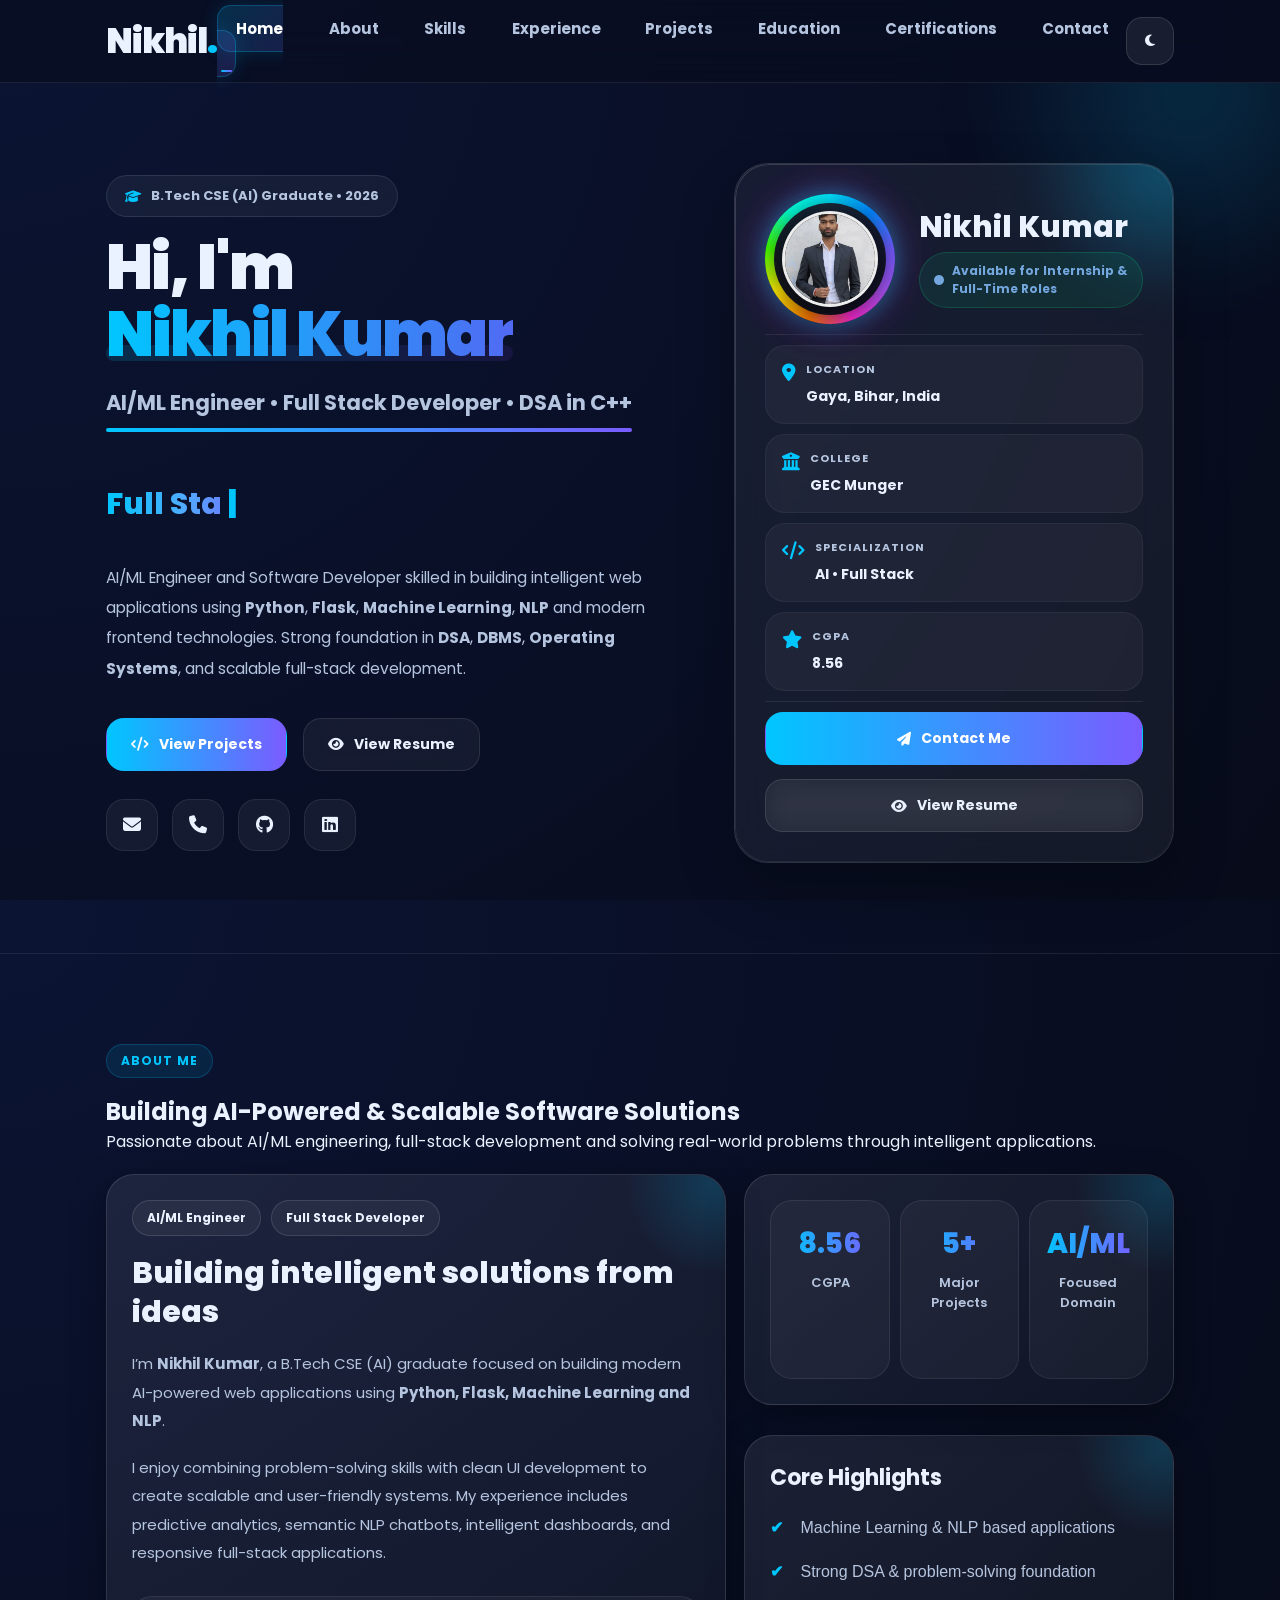
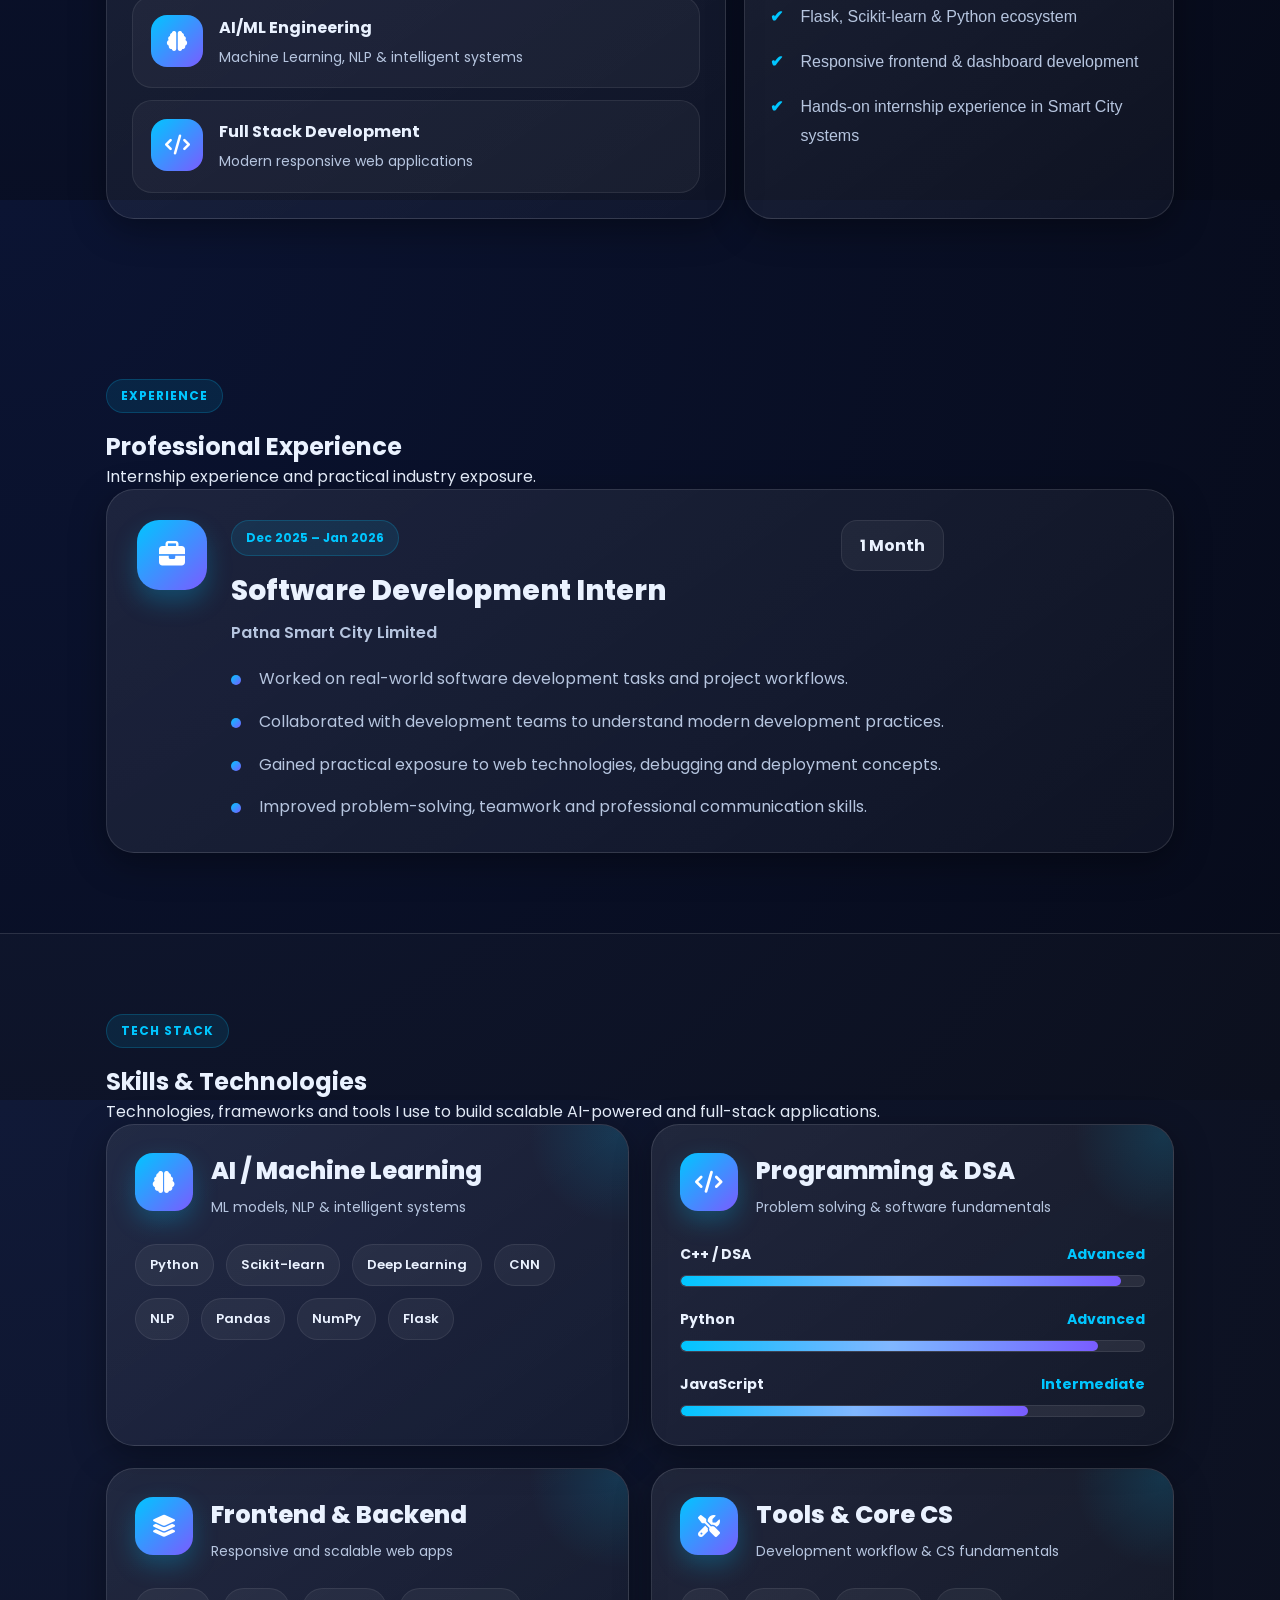
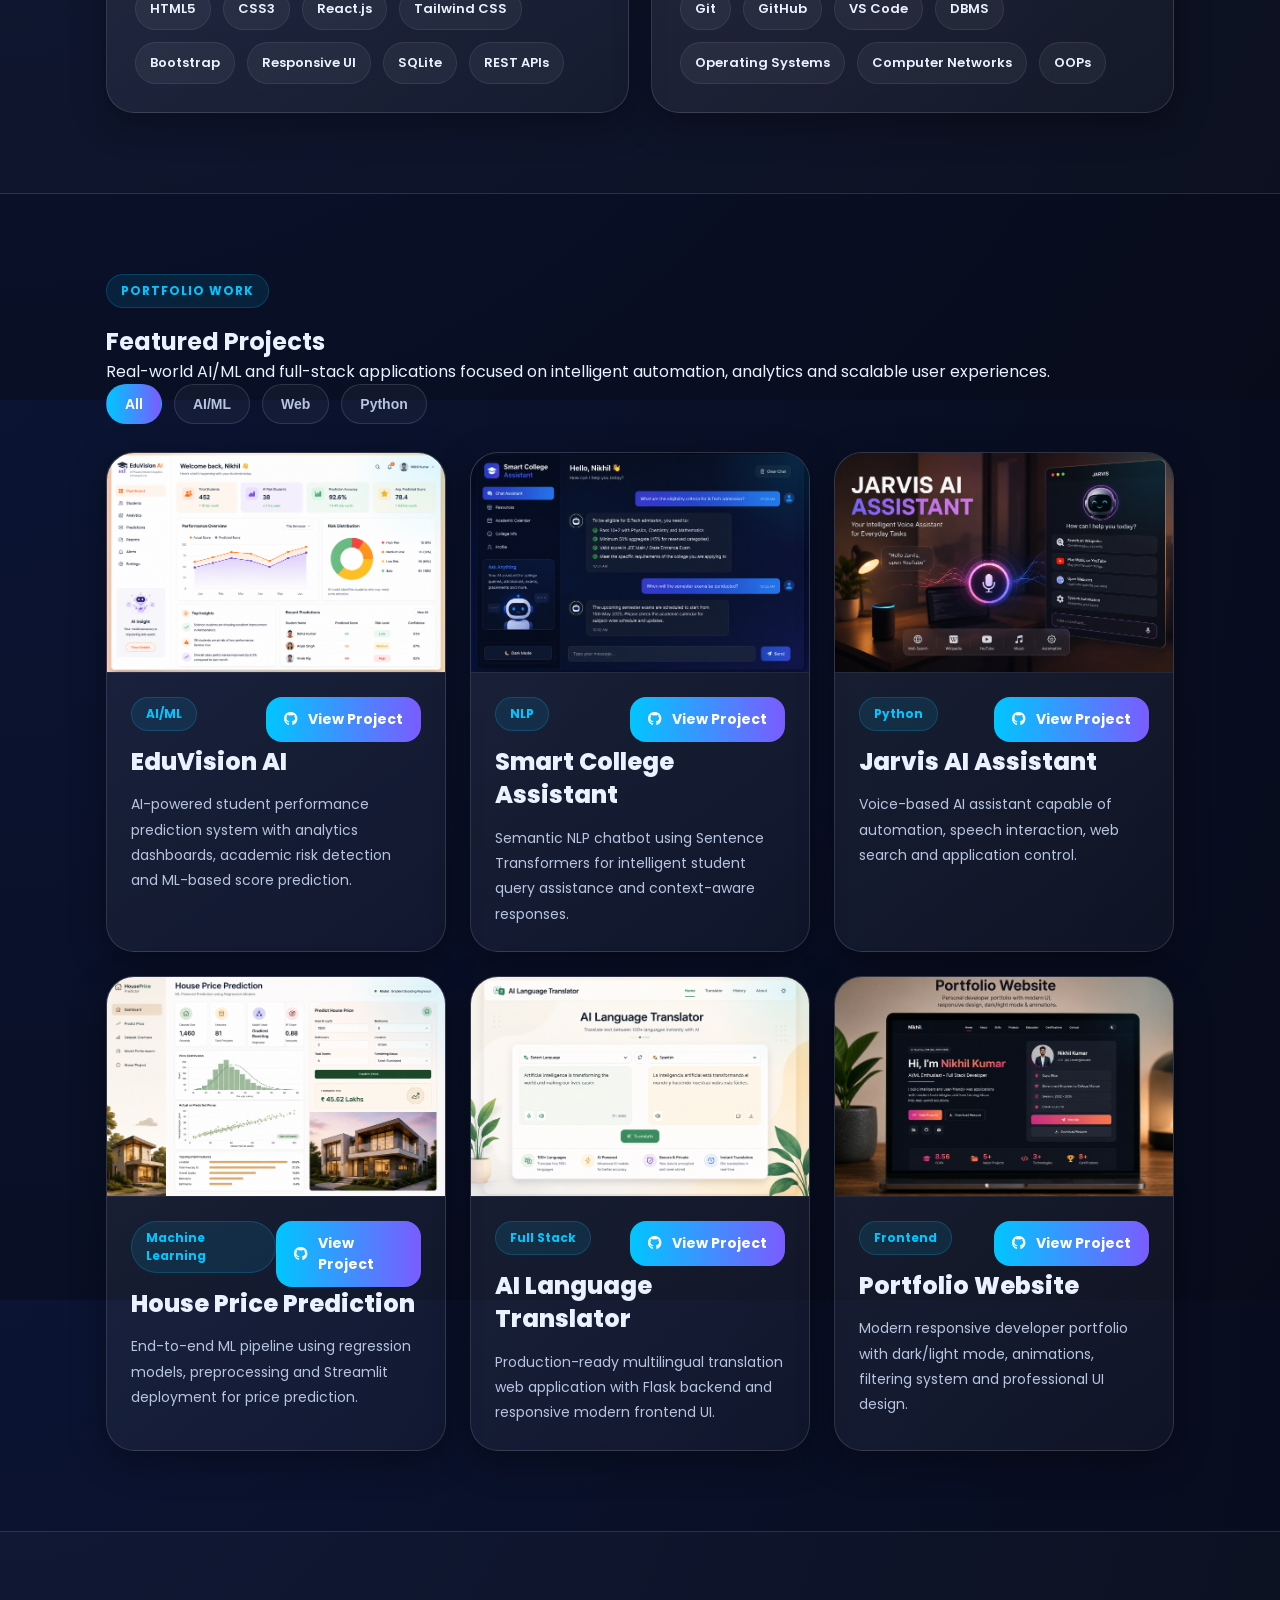
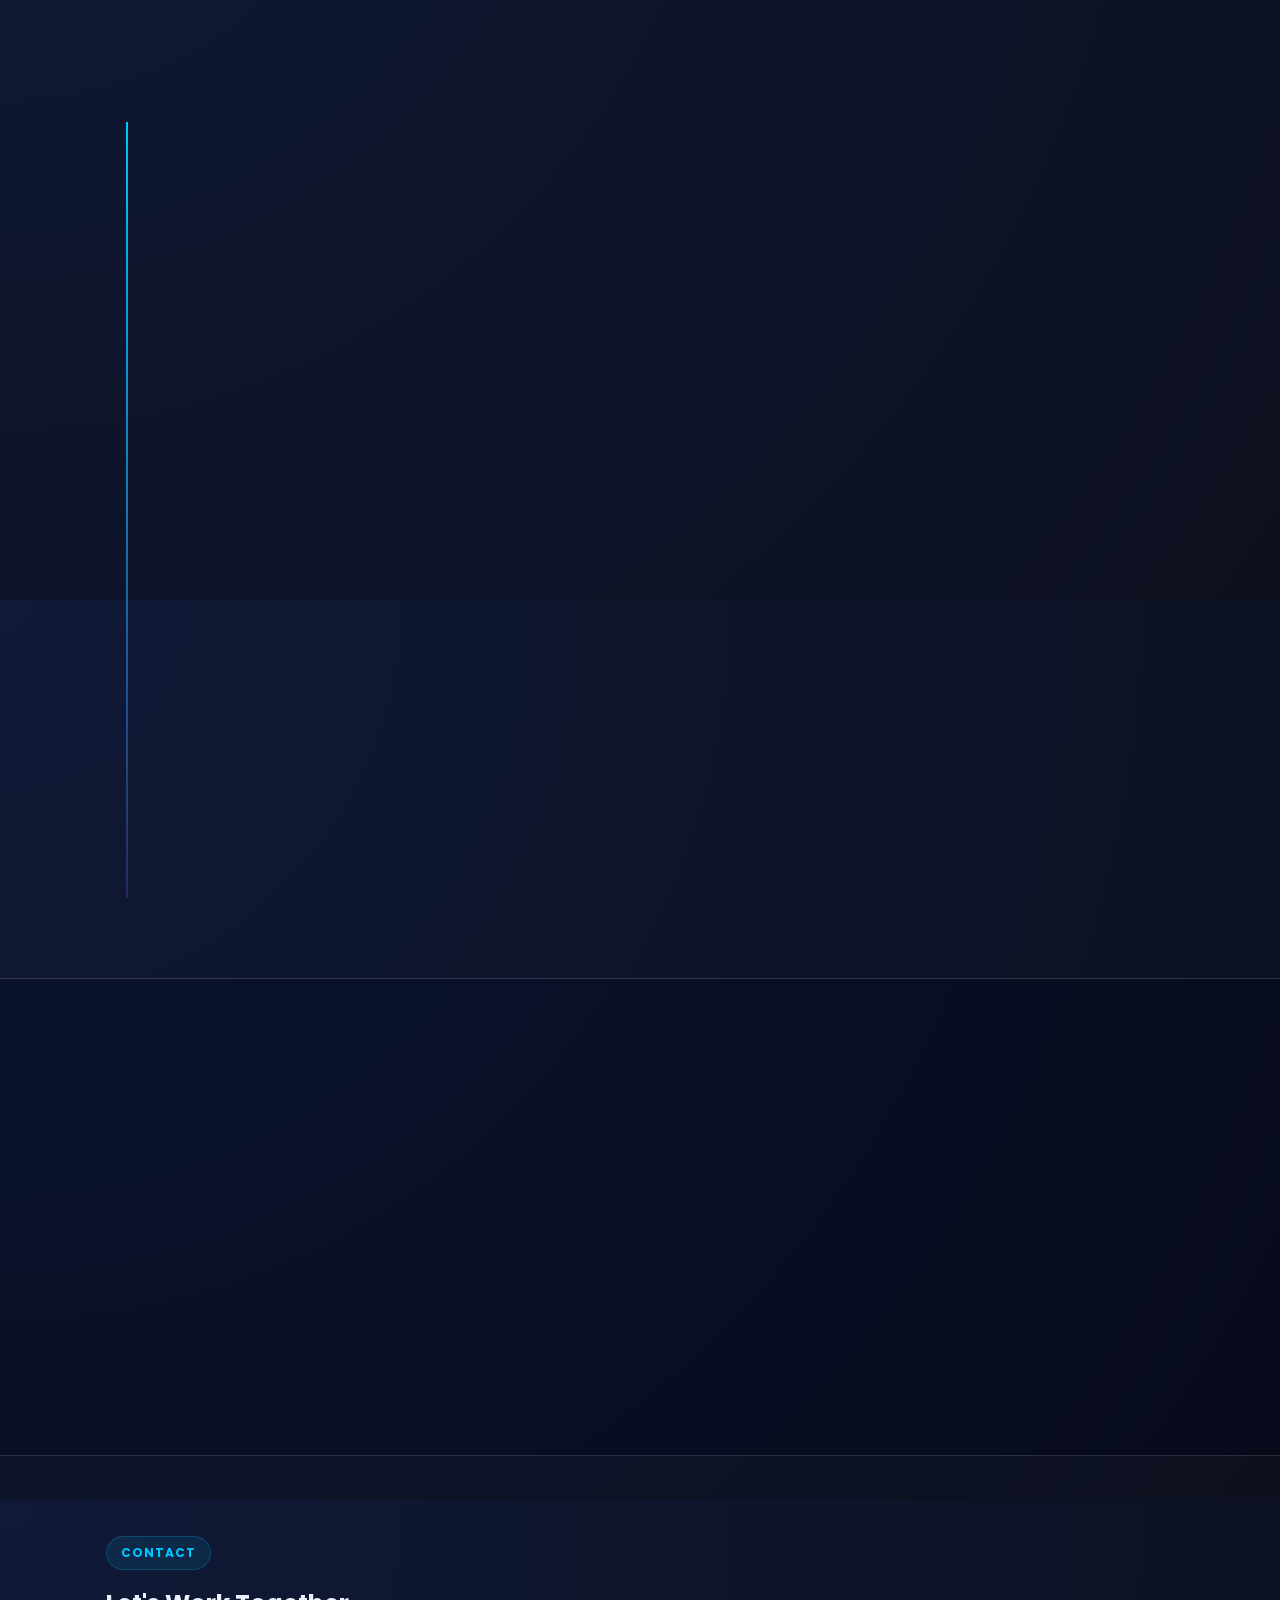
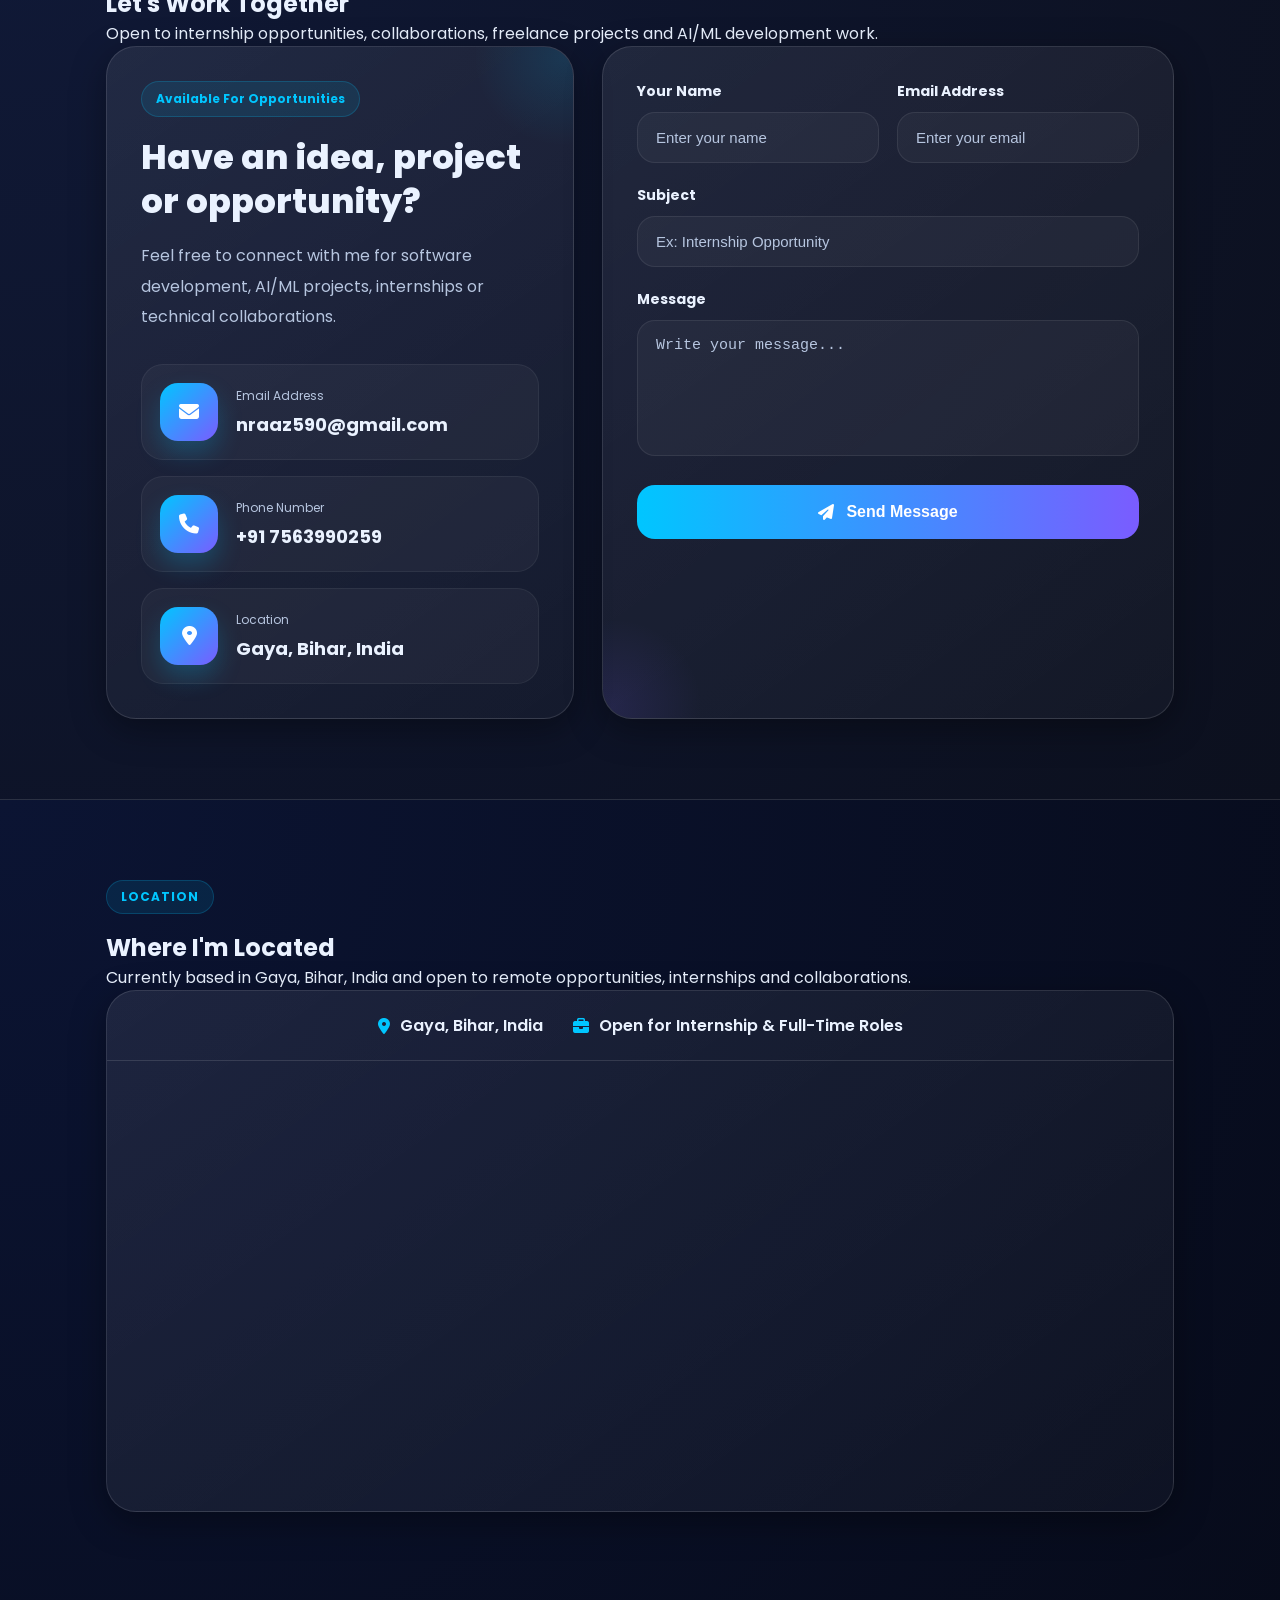
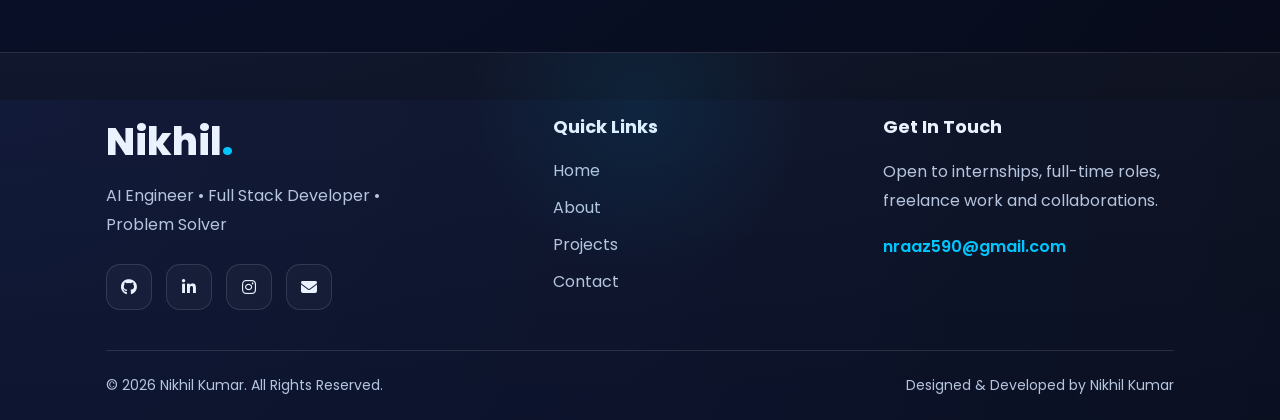
==== commit 942583fa: "Updated portfolio UI with experience, projects, certifications, contact, map and loader" ====
--- a/index.html
+++ b/index.html
@@ -4,6 +4,11 @@
 <head>
   <meta charset="UTF-8" />
   <meta name="viewport" content="width=device-width, initial-scale=1.0" />
+  <meta name="description"
+  content="Nikhil Kumar | AI Engineer, Full Stack Developer and CSE (AI) Graduate">
+
+  <meta name="keywords"
+  content="Nikhil Kumar, AI Engineer, Python Developer, Full Stack Developer, Portfolio">
   <title>Nikhil Kumar | Portfolio</title>
 
   <link rel="stylesheet" href="style.css" />
@@ -14,6 +19,28 @@
 </head>
 
 <body>
+
+
+<!-- ===== Loader ===== -->
+<div id="loader">
+
+  <div class="loader-content">
+
+    <h1 class="loader-logo">
+      Nikhil<span>.</span>
+    </h1>
+
+    <p class="loader-text">
+      AI Engineer • Software Developer
+    </p>
+
+    <div class="loader-bar">
+      <span></span>
+    </div>
+
+  </div>
+
+</div>
 
   <!-- ===== Navbar ===== -->
   <header class="header">
@@ -24,6 +51,7 @@
         <li><a class="nav-item active" href="#home">Home</a></li>
         <li><a class="nav-item" href="#about">About</a></li>
         <li><a class="nav-item" href="#skills">Skills</a></li>
+        <li><a class="nav-item" href="#experience">Experience</a></li>
         <li><a class="nav-item" href="#projects">Projects</a></li>
         <li><a class="nav-item" href="#education">Education</a></li>
         <li><a class="nav-item" href="#certifications">Certifications</a></li>
@@ -337,6 +365,75 @@
     </div>
 
   </div>
+</section>
+
+<!-- ===== Experience ===== -->
+<section id="experience" class="section">
+
+  <div class="container">
+
+    <div class="section-title reveal">
+      <span class="section-badge">EXPERIENCE</span>
+      <h2>Professional Experience</h2>
+      <p>
+        Internship experience and practical industry exposure.
+      </p>
+    </div>
+
+    <div class="experience-card reveal">
+
+      <div class="experience-left">
+
+        <div class="experience-icon">
+          <i class="fa-solid fa-briefcase"></i>
+        </div>
+
+      </div>
+
+      <div class="experience-content">
+
+        <div class="experience-top">
+
+          <div>
+            <span class="experience-badge">
+              Dec 2025 – Jan 2026
+            </span>
+
+            <h3>Software Development Intern</h3>
+
+            <h4>Patna Smart City Limited</h4>
+          </div>
+
+          <div class="experience-duration">
+            1 Month
+          </div>
+
+        </div>
+
+        <ul class="experience-list">
+          <li>
+            Worked on real-world software development tasks and project workflows.
+          </li>
+
+          <li>
+            Collaborated with development teams to understand modern development practices.
+          </li>
+
+          <li>
+            Gained practical exposure to web technologies, debugging and deployment concepts.
+          </li>
+
+          <li>
+            Improved problem-solving, teamwork and professional communication skills.
+          </li>
+        </ul>
+
+      </div>
+
+    </div>
+
+  </div>
+
 </section>
 
 <!-- ===== Skills ===== -->
@@ -531,11 +628,10 @@
         <div class="project-content">
 
           <div class="project-top">
-
             <div class="wrap-section">
               <span class="project-type">AI/ML</span>
             <div class="project-actions">
-            <a href="https://github.com/NikhilDeveloper59"
+            <a href="https://github.com/NikhilDeveloper59/student-performance-prediction"
                target="_blank"
                class="project-btn">
 
@@ -568,7 +664,7 @@
             <div class="wrap-section">
             <span class="project-type">NLP</span>
             <div class="project-actions">
-            <a href="https://github.com/NikhilDeveloper59"
+            <a href="https://github.com/NikhilDeveloper59/smart-college-assistant"
                target="_blank"
                class="project-btn">
 
@@ -601,7 +697,7 @@
             <div class="wrap-section">
             <span class="project-type">Python</span>
             <div class="project-actions">
-            <a href="https://github.com/NikhilDeveloper59"
+            <a href="https://github.com/NikhilDeveloper59/JARVIS"
                target="_blank"
                class="project-btn">
 
@@ -634,7 +730,7 @@
             <div class="wrap-section">
             <span class="project-type">Machine Learning</span>
             <div class="project-actions">
-            <a href="https://github.com/NikhilDeveloper59"
+            <a href="https://github.com/NikhilDeveloper59/house-price-prediction-ml"
                target="_blank"
                class="project-btn">
 
@@ -699,7 +795,7 @@
             <div class="wrap-section">
             <span class="project-type">Frontend</span>
             <div class="project-actions">
-            <a href="https://github.com/NikhilDeveloper59"
+            <a href="https://github.com/NikhilDeveloper59/portfolio"
                target="_blank"
                class="project-btn">
 
@@ -1049,27 +1145,158 @@
 
 </section>
 
+<!-- ===== Location ===== -->
+<section id="location" class="section location-section">
+
+  <div class="container">
+
+    <div class="section-title reveal">
+      <span class="section-badge">LOCATION</span>
+
+      <h2>Where I'm Located</h2>
+
+      <p>
+        Currently based in Gaya, Bihar, India and open to
+        remote opportunities, internships and collaborations.
+      </p>
+    </div>
+
+    <div class="map-card reveal">
+
+      <div class="map-info">
+
+        <div class="map-item">
+          <i class="fa-solid fa-location-dot"></i>
+          <span>Gaya, Bihar, India</span>
+        </div>
+
+        <div class="map-item">
+          <i class="fa-solid fa-briefcase"></i>
+          <span>Open for Internship & Full-Time Roles</span>
+        </div>
+
+      </div>
+
+      <div class="map-wrapper">
+
+        <iframe
+          src="https://maps.google.com/maps?q=Gaya%20Bihar&t=&z=13&ie=UTF8&iwloc=&output=embed"
+          loading="lazy"
+          allowfullscreen>
+        </iframe>
+
+      </div>
+
+    </div>
+
+  </div>
+
+</section>
 
 <!-- ===== Footer ===== -->
 <footer class="footer">
 
-  <div class="container footer-content">
-
-    <p class="footer-text">
-      © <span id="year"></span> Nikhil Kumar. All rights reserved.
-    </p>
-
-    <p class="footer-note">
-      Built with HTML, CSS & JavaScript
-    </p>
+  <div class="container">
+
+    <div class="footer-top">
+
+      <!-- Brand -->
+      <div class="footer-brand">
+
+        <h3 class="footer-logo">
+          Nikhil<span>.</span>
+        </h3>
+
+        <p>
+          AI Engineer • Full Stack Developer • Problem Solver
+        </p>
+
+        <div class="footer-social">
+
+          <a href="https://github.com/NikhilDeveloper59" target="_blank">
+            <i class="fa-brands fa-github"></i>
+          </a>
+
+          <a href="https://linkedin.com/in/YOUR_LINKEDIN" target="_blank">
+            <i class="fa-brands fa-linkedin-in"></i>
+          </a>
+
+          <a href="https://instagram.com/its_nikhil_ns" target="_blank">
+          <i class="fa-brands fa-instagram"></i>
+        </a>
+
+          <a href="mailto:nraaz590@gmail.com">
+            <i class="fa-solid fa-envelope"></i>
+          </a>
+
+        </div>
+
+      </div>
+
+      <!-- Navigation -->
+      <div class="footer-links">
+
+        <h4>Quick Links</h4>
+
+        <a href="#home">Home</a>
+        <a href="#about">About</a>
+        <a href="#projects">Projects</a>
+        <a href="#contact">Contact</a>
+
+      </div>
+
+      <!-- Contact -->
+      <div class="footer-contact">
+
+        <h4>Get In Touch</h4>
+
+        <p>
+          Open to internships, full-time roles,
+          freelance work and collaborations.
+        </p>
+
+        <a href="mailto:nraaz590@gmail.com">
+          nraaz590@gmail.com
+        </a>
+
+      </div>
+
+    </div>
+
+    <!-- Bottom -->
+    <div class="footer-bottom">
+
+      <p>
+        © <span id="year"></span> Nikhil Kumar. All Rights Reserved.
+      </p>
+
+      <p>
+        Designed & Developed by Nikhil Kumar
+      </p>
+
+    </div>
 
   </div>
 
-</footer
+</footer>
 
   <button id="topBtn" title="Go Top"><i class="fa-solid fa-arrow-up"></i></button>
 
   <script src="script.js"></script>
+
+  <script>
+window.addEventListener("load", () => {
+
+  setTimeout(() => {
+
+    document
+      .getElementById("loader")
+      .classList.add("hide");
+
+  }, 1000);
+
+});
+</script>
 </body>
 
 </html>
--- a/style.css
+++ b/style.css
@@ -34,6 +34,8 @@
   --navbg: rgba(255,255,255,0.55);
   --navtext:#0c1330;
 }
+
+
 
 /* ✅ RESET */
 *{margin:0;padding:0;box-sizing:border-box;}
@@ -71,56 +73,429 @@
 a{text-decoration:none;color:inherit;}
 ul{list-style:none;}
 
-/* ===== Navbar ===== */
+
+/* ==========================================
+   LOADER
+========================================== */
+
+#loader{
+  position:fixed;
+  inset:0;
+
+  z-index:99999;
+
+  display:flex;
+  align-items:center;
+  justify-content:center;
+
+  background:linear-gradient(
+    135deg,
+    #020617,
+    #07153a,
+    #020617
+  );
+
+  transition:all .8s ease;
+}
+
+/* Hide */
+
+#loader.hide{
+  opacity:0;
+  visibility:hidden;
+}
+
+/* Content */
+
+.loader-content{
+  text-align:center;
+}
+
+/* Logo */
+
+.loader-logo{
+  font-size:72px;
+  font-weight:900;
+
+  color:white;
+
+  margin-bottom:10px;
+
+  letter-spacing:-2px;
+}
+
+.loader-logo span{
+  color:#00c8ff;
+
+  animation:pulseDot 1s infinite;
+}
+
+@keyframes pulseDot{
+
+  0%{
+    opacity:.4;
+    transform:scale(.8);
+  }
+
+  50%{
+    opacity:1;
+    transform:scale(1.2);
+  }
+
+  100%{
+    opacity:.4;
+    transform:scale(.8);
+  }
+}
+
+/* Subtitle */
+
+.loader-text{
+
+  color:rgba(255,255,255,.7);
+
+  font-size:15px;
+
+  margin-bottom:25px;
+
+  letter-spacing:1px;
+}
+
+/* Progress Bar */
+
+.loader-bar{
+
+  width:280px;
+  height:6px;
+
+  margin:auto;
+
+  border-radius:999px;
+
+  overflow:hidden;
+
+  background:rgba(255,255,255,.08);
+
+  border:1px solid rgba(255,255,255,.08);
+}
+
+.loader-bar span{
+
+  display:block;
+
+  width:0%;
+  height:100%;
+
+  border-radius:999px;
+
+  background:linear-gradient(
+    90deg,
+    #00c8ff,
+    #7a5cff
+  );
+
+  animation:loadingBar 1.4s ease forwards;
+}
+
+@keyframes loadingBar{
+
+  from{
+    width:0%;
+  }
+
+  to{
+    width:100%;
+  }
+}
+
+/* Light Theme Support */
+
+.light #loader{
+
+  background:linear-gradient(
+    135deg,
+    #ffffff,
+    #f5f8ff,
+    #ffffff
+  );
+}
+
+.light .loader-logo{
+  color:#111827;
+}
+
+.light .loader-text{
+  color:#6b7280;
+}
+
+/* Mobile */
+
+@media(max-width:768px){
+
+  .loader-logo{
+    font-size:52px;
+  }
+
+  .loader-bar{
+    width:220px;
+  }
+}
+
+/* =========================================================
+   PROFESSIONAL NAVBAR
+========================================================= */
+
 .header{
-  position:sticky; top:0; z-index:999;
-  backdrop-filter: blur(14px);
-  background: var(--navbg);
-  border-bottom:1px solid var(--border);
-}
+
+  position:sticky;
+  top:0;
+  z-index:1000;
+
+  backdrop-filter: blur(20px);
+
+  background:rgba(8,14,32,0.78);
+
+  border-bottom:1px solid rgba(255,255,255,0.08);
+
+  transition:.35s ease;
+}
+
+.light .header{
+
+  background:rgba(255,255,255,0.78);
+
+  border-bottom:1px solid rgba(0,0,0,0.06);
+}
+
+/* Navbar */
 
 .navbar{
+
   display:flex;
   align-items:center;
   justify-content:space-between;
-  padding:18px 0;
+
+  height:82px;
+
   position:relative;
 }
 
-.logo{font-size:22px;font-weight:900;color:var(--navtext);}
-.logo span{color:var(--primary);}
-
-.nav-links{display:flex;gap:22px; align-items:center;}
-.nav-links a{
-  font-size:13px;
+/* =========================================================
+   LOGO
+========================================================= */
+
+.logo{
+
+  font-size:34px;
+  font-weight:900;
+
+  color:var(--text);
+
+  letter-spacing:-1px;
+
+  transition:.3s;
+}
+
+.logo span{
+  color:var(--primary);
+}
+
+.logo:hover{
+
+  text-shadow:
+  0 0 20px rgba(0,198,255,.4);
+
+  transform:translateY(-2px);
+}
+
+/* =========================================================
+   MENU
+========================================================= */
+
+.nav-links{
+
+  display:flex;
+  align-items:center;
+  gap:10px;
+}
+
+/* Individual Link */
+
+.nav-item{
+
+  position:relative;
+
+  padding:12px 18px;
+
+  border-radius:14px;
+
+  font-size:15px;
   font-weight:700;
-  color: rgba(255,255,255,0.70);
-  position:relative;
-  letter-spacing:0.2px;
-}
-.light .nav-links a{color: rgba(12,19,48,0.65);}
-
-.nav-links a.active,.nav-links a:hover{color:var(--navtext);}
-.nav-links a.active::after,.nav-links a:hover::after{
+
+  color:var(--muted);
+
+  transition:.35s ease;
+
+  overflow:hidden;
+}
+
+/* Hover Background */
+
+.nav-item::before{
+
   content:"";
+
   position:absolute;
-  left:0; bottom:-10px;
-  height:2px; width:100%;
-  background: linear-gradient(90deg,var(--primary),var(--primary2));
-}
-
-.nav-actions{display:flex;gap:10px;align-items:center;}
+
+  inset:0;
+
+  border-radius:14px;
+
+  background:
+  linear-gradient(
+    135deg,
+    rgba(0,198,255,.18),
+    rgba(123,97,255,.15)
+  );
+
+  opacity:0;
+
+  transform:scale(.8);
+
+  transition:.35s ease;
+}
+
+/* Hover */
+
+.nav-item:hover{
+
+  color:var(--text);
+
+  transform:translateY(-2px);
+}
+
+.nav-item:hover::before{
+
+  opacity:1;
+
+  transform:scale(1);
+}
+
+/* Active Link */
+
+.nav-item.active{
+
+  color:#fff;
+
+  background:linear-gradient(
+    135deg,
+    rgba(0,198,255,.18),
+    rgba(123,97,255,.18)
+  );
+
+  border:1px solid rgba(0,198,255,.25);
+
+  box-shadow:
+  0 0 20px rgba(0,198,255,.15);
+
+  transform:translateY(-2px);
+}
+
+.light .nav-item.active{
+  color:#111827;
+}
+
+/* Bottom Glow Line */
+
+.nav-item::after{
+
+  content:"";
+
+  position:absolute;
+
+  left:50%;
+  bottom:4px;
+
+  width:0;
+  height:2px;
+
+  border-radius:20px;
+
+  transform:translateX(-50%);
+
+  background:
+  linear-gradient(
+    90deg,
+    var(--primary),
+    var(--primary2)
+  );
+
+  transition:.3s;
+}
+
+.nav-item:hover::after{
+  width:60%;
+}
+
+.nav-item.active::after{
+  width:70%;
+}
+
+/* =========================================================
+   ACTION BUTTONS
+========================================================= */
+
+.nav-actions{
+
+  display:flex;
+  align-items:center;
+  gap:12px;
+}
+
 .icon-btn{
+
+  width:48px;
+  height:48px;
+
+  display:flex;
+  align-items:center;
+  justify-content:center;
+
+  border-radius:16px;
+
   border:1px solid var(--border);
+
   background:var(--card);
+
   color:var(--text);
-  padding:10px 12px;
-  border-radius:12px;
+
   cursor:pointer;
-  transition:0.25s;
-}
-.icon-btn:hover{transform:translateY(-2px);box-shadow:var(--shadow);}
-.mobile-btn{display:none;}
+
+  transition:.35s ease;
+}
+
+.icon-btn:hover{
+
+  transform:translateY(-3px);
+
+  background:
+  linear-gradient(
+    135deg,
+    rgba(0,198,255,.15),
+    rgba(123,97,255,.15)
+  );
+
+  box-shadow:
+  0 10px 25px rgba(0,198,255,.15);
+}
+
+/* =========================================================
+   MOBILE BUTTON
+========================================================= */
+
+.mobile-btn{
+  display:none;
+}
 
 /* =========================================================
    HERO SECTION - FINAL PROFESSIONAL VERSION
@@ -206,45 +581,47 @@
     0 12px 28px rgba(0,198,255,0.12);
 }
 
-/* Main Heading */
+/* ==========================================
+   HERO NAME PREMIUM ANIMATION
+========================================== */
 
 .hero h1{
   font-size:62px;
   line-height:1.08;
-
   font-weight:900;
-
   letter-spacing:-2px;
-
   margin-bottom:18px;
-
   color:var(--text);
 }
 
-/* Gradient Name */
-
 .hero-name{
+
   position:relative;
-
   display:inline-block;
 
   background:linear-gradient(
       90deg,
       #00c6ff,
-      #5b8cff,
-      #7a5cff,
+      #3b82f6,
+      #7c3aed,
+      #ec4899,
       #00c6ff
   );
 
-  background-size:250% auto;
+  background-size:300% auto;
 
   -webkit-background-clip:text;
   -webkit-text-fill-color:transparent;
 
-  /* animation:shine 6s linear infinite; */
-}
+  animation:
+    gradientFlow 8s linear infinite,
+    glowPulse 3s ease-in-out infinite;
+}
+
+/* Animated highlight */
 
 .hero-name::after{
+
   content:"";
 
   position:absolute;
@@ -253,18 +630,61 @@
   bottom:8px;
 
   width:100%;
-  height:18px;
-
-  background:rgba(0,198,255,0.10);
+  height:16px;
 
   border-radius:30px;
 
+  background:linear-gradient(
+      90deg,
+      rgba(0,198,255,.15),
+      rgba(124,58,237,.12)
+  );
+
   z-index:-1;
-}
-
-@keyframes shine{
-  to{
-    background-position:200% center;
+
+  animation:underlineMove 4s ease-in-out infinite;
+}
+
+/* Gradient movement */
+
+@keyframes gradientFlow{
+
+  0%{
+    background-position:0% center;
+  }
+
+  100%{
+    background-position:300% center;
+  }
+}
+
+/* Soft glow */
+
+@keyframes glowPulse{
+
+  0%,100%{
+    filter:
+      drop-shadow(0 0 8px rgba(0,198,255,.15));
+  }
+
+  50%{
+    filter:
+      drop-shadow(0 0 18px rgba(124,58,237,.28));
+  }
+}
+
+/* Underline animation */
+
+@keyframes underlineMove{
+
+  0%,100%{
+    transform:scaleX(1);
+    opacity:.7;
+  }
+
+  50%{
+    transform:scaleX(1.08);
+    opacity:1;
   }
 }
 
@@ -303,30 +723,86 @@
   );
 }
 
-/* Typing */
+/* ===================================
+   PREMIUM TYPING TEXT
+=================================== */
 
 .typing{
-  min-height:42px;
-
-  margin:36px 0 18px;
-
-  font-size:28px;
+  min-height:60px;
+
+  margin:35px 0 20px;
+
+  font-size:30px;
   font-weight:800;
+  line-height:1.4;
 }
 
 #typingText{
-  color:var(--text);
-}
+
+  background: linear-gradient(
+    90deg,
+    #00c6ff,
+    #4facfe,
+    #7b61ff,
+    #ff4fd8,
+    #ff8a00,
+    #00e676,
+    #00c6ff
+  );
+
+  background-size: 400% auto;
+
+  -webkit-background-clip:text;
+  -webkit-text-fill-color:transparent;
+  background-clip:text;
+
+  animation: gradientMove 6s linear infinite;
+}
+
+/* Gradient Animation */
+
+@keyframes gradientMove{
+
+  0%{
+    background-position:0% center;
+  }
+
+  100%{
+    background-position:400% center;
+  }
+}
+
+/* Cursor */
 
 .cursor{
-  color:var(--primary);
-  animation:blink 0.8s infinite;
+
+  color:#00c6ff;
+
+  font-weight:900;
+
+  animation: blink 0.8s infinite;
 }
 
 @keyframes blink{
+
+  0%,100%{
+    opacity:1;
+  }
+
   50%{
     opacity:0;
   }
+}
+
+/* Mobile */
+
+@media(max-width:768px){
+
+  .typing{
+    font-size:22px;
+    min-height:50px;
+  }
+
 }
 
 /* Description */
@@ -1487,6 +1963,201 @@
   }
 }
 
+/* ==========================================
+   EXPERIENCE
+========================================== */
+
+.experience-card{
+
+  display:flex;
+  gap:24px;
+
+  padding:30px;
+
+  border-radius:28px;
+
+  background:linear-gradient(
+    145deg,
+    rgba(255,255,255,.08),
+    rgba(255,255,255,.03)
+  );
+
+  border:1px solid var(--border);
+
+  box-shadow:var(--shadow);
+
+  transition:.35s ease;
+
+  position:relative;
+  overflow:hidden;
+}
+
+.light .experience-card{
+  background:linear-gradient(
+    145deg,
+    rgba(255,255,255,.72),
+    rgba(255,255,255,.42)
+  );
+}
+
+.experience-card:hover{
+
+  transform:translateY(-8px);
+
+  border-color:rgba(0,198,255,.30);
+
+  box-shadow:
+  0 20px 45px rgba(0,0,0,.18),
+  0 0 25px rgba(0,198,255,.12);
+}
+
+/* Icon */
+
+.experience-icon{
+
+  width:70px;
+  height:70px;
+
+  border-radius:22px;
+
+  display:grid;
+  place-items:center;
+
+  font-size:26px;
+
+  color:#fff;
+
+  background:linear-gradient(
+    135deg,
+    var(--primary),
+    var(--primary2)
+  );
+
+  box-shadow:0 12px 25px rgba(0,198,255,.25);
+}
+
+/* Top */
+
+.experience-top{
+
+  display:flex;
+  justify-content:space-between;
+  align-items:flex-start;
+  gap:20px;
+
+  margin-bottom:20px;
+}
+
+.experience-badge{
+
+  display:inline-block;
+
+  padding:8px 14px;
+
+  border-radius:999px;
+
+  background:rgba(0,198,255,.10);
+
+  border:1px solid rgba(0,198,255,.20);
+
+  color:var(--primary);
+
+  font-size:12px;
+  font-weight:700;
+
+  margin-bottom:14px;
+}
+
+.experience-content h3{
+
+  font-size:28px;
+  font-weight:800;
+
+  margin-bottom:8px;
+}
+
+.experience-content h4{
+
+  color:var(--muted);
+
+  font-size:16px;
+  font-weight:600;
+}
+
+.experience-duration{
+
+  padding:12px 18px;
+
+  border-radius:16px;
+
+  background:rgba(255,255,255,.05);
+
+  border:1px solid rgba(255,255,255,.08);
+
+  font-weight:700;
+}
+
+/* Points */
+
+.experience-list{
+
+  display:grid;
+  gap:14px;
+
+  margin-top:10px;
+}
+
+.experience-list li{
+
+  list-style:none;
+
+  color:var(--muted);
+
+  line-height:1.8;
+
+  position:relative;
+
+  padding-left:28px;
+}
+
+.experience-list li::before{
+
+  content:"";
+
+  position:absolute;
+
+  left:0;
+  top:10px;
+
+  width:10px;
+  height:10px;
+
+  border-radius:50%;
+
+  background:linear-gradient(
+    135deg,
+    var(--primary),
+    var(--primary2)
+  );
+}
+
+/* Mobile */
+
+@media(max-width:768px){
+
+  .experience-card{
+    flex-direction:column;
+  }
+
+  .experience-top{
+    flex-direction:column;
+  }
+
+  .experience-content h3{
+    font-size:24px;
+  }
+}
+
 /* =========================================================
    SKILLS SECTION
 ========================================================= */
@@ -2938,78 +3609,374 @@
 }
 
 /* =========================================================
-   FOOTER
+   LOCATION MAP SECTION
+========================================================= */
+
+.location-section{
+  position:relative;
+}
+
+/* Card */
+
+.map-card{
+
+  overflow:hidden;
+
+  border-radius:30px;
+
+  background: linear-gradient(
+    145deg,
+    rgba(255,255,255,0.08),
+    rgba(255,255,255,0.03)
+  );
+
+  border:1px solid var(--border);
+
+  box-shadow:var(--shadow);
+
+  transition:0.35s ease;
+}
+
+/* Light Mode */
+
+.light .map-card{
+  background: linear-gradient(
+    145deg,
+    rgba(255,255,255,0.75),
+    rgba(255,255,255,0.45)
+  );
+}
+
+.map-card:hover{
+
+  transform:translateY(-8px);
+
+  border-color:rgba(0,198,255,0.30);
+
+  box-shadow:
+  0 20px 45px rgba(0,0,0,.18),
+  0 0 25px rgba(0,198,255,.12);
+}
+
+/* Info Bar */
+
+.map-info{
+
+  display:flex;
+  justify-content:center;
+  gap:30px;
+  flex-wrap:wrap;
+
+  padding:22px;
+
+  border-bottom:1px solid var(--border);
+}
+
+.map-item{
+
+  display:flex;
+  align-items:center;
+  gap:10px;
+
+  font-weight:600;
+}
+
+.map-item i{
+  color:var(--primary);
+}
+
+/* Map */
+
+.map-wrapper{
+  width:100%;
+  height:450px;
+}
+
+.map-wrapper iframe{
+  width:100%;
+  height:100%;
+  border:none;
+}
+
+/* Mobile */
+
+@media(max-width:768px){
+
+  .map-wrapper{
+    height:320px;
+  }
+
+  .map-info{
+    flex-direction:column;
+    align-items:center;
+    gap:14px;
+  }
+}
+
+/* =========================================================
+   PROFESSIONAL FOOTER
 ========================================================= */
 
 .footer{
-  padding:10px 0;
-
-  border-top:1px solid rgba(255,255,255,0.08);
+
+  margin-top:60px;
+
+  position:relative;
+
+  overflow:hidden;
+
+  border-top:1px solid var(--border);
 
   background:
     linear-gradient(
       180deg,
-      rgba(255,255,255,0.02),
-      transparent
+      rgba(255,255,255,0.03),
+      rgba(255,255,255,0.01)
     );
-}
-
-/* Content */
-
-.footer-content{
+
+}
+
+/* Glow */
+
+.footer::before{
+
+  content:"";
+
+  position:absolute;
+
+  top:-120px;
+  left:50%;
+
+  transform:translateX(-50%);
+
+  width:350px;
+  height:350px;
+
+  background:
+  radial-gradient(
+    circle,
+    rgba(0,198,255,0.08),
+    transparent 70%
+  );
+
+  pointer-events:none;
+}
+
+/* Container */
+
+.footer-top{
+
+  display:grid;
+
+  grid-template-columns:
+  1.4fr
+  1fr
+  1fr;
+
+  gap:40px;
+
+  padding:60px 0 40px;
+}
+
+/* =========================================================
+   BRAND
+========================================================= */
+
+.footer-logo{
+
+  font-size:38px;
+
+  font-weight:800;
+
+  margin-bottom:12px;
+}
+
+.footer-logo span{
+  color:var(--primary);
+}
+
+.footer-brand p{
+
+  color:var(--muted);
+
+  line-height:1.8;
+
+  max-width:320px;
+}
+
+/* Social */
+
+.footer-social{
+
+  display:flex;
+
+  gap:14px;
+
+  margin-top:24px;
+}
+
+.footer-social a{
+
+  width:46px;
+  height:46px;
+
+  border-radius:14px;
+
+  display:flex;
+  align-items:center;
+  justify-content:center;
+
+  text-decoration:none;
+
+  color:var(--text);
+
+  border:1px solid var(--border);
+
+  background:rgba(255,255,255,0.03);
+
+  transition:.3s;
+}
+
+.footer-social a:hover{
+
+  transform:translateY(-5px);
+
+  color:white;
+
+  background:
+  linear-gradient(
+    135deg,
+    var(--primary),
+    var(--primary2)
+  );
+
+  border-color:transparent;
+}
+
+/* =========================================================
+   LINKS
+========================================================= */
+
+.footer-links h4,
+.footer-contact h4{
+
+  margin-bottom:18px;
+
+  font-size:18px;
+
+  font-weight:700;
+}
+
+.footer-links{
+
   display:flex;
   flex-direction:column;
+}
+
+.footer-links a{
+
+  text-decoration:none;
+
+  color:var(--muted);
+
+  margin-bottom:12px;
+
+  transition:.3s;
+}
+
+.footer-links a:hover{
+
+  color:var(--primary);
+
+  transform:translateX(5px);
+}
+
+/* =========================================================
+   CONTACT
+========================================================= */
+
+.footer-contact p{
+
+  color:var(--muted);
+
+  line-height:1.8;
+
+  margin-bottom:18px;
+}
+
+.footer-contact a{
+
+  color:var(--primary);
+
+  text-decoration:none;
+
+  font-weight:600;
+}
+
+/* =========================================================
+   BOTTOM
+========================================================= */
+
+.footer-bottom{
+
+  display:flex;
+
+  justify-content:space-between;
+
   align-items:center;
-  justify-content:center;
-
-  gap:10px;
-
-  text-align:center;
-}
-
-/* Logo */
-
-.footer-logo{
-  font-size:28px;
-  font-weight:800;
-
-  color:var(--text);
-}
-
-.footer-logo span{
-  color:var(--primary);
-}
-
-/* Main Text */
-
-.footer-text{
+
+  gap:20px;
+
+  padding:24px 0;
+
+  border-top:1px solid var(--border);
+
   color:var(--muted);
 
   font-size:14px;
-
-  font-weight:500;
-}
-
-/* Small Note */
-
-.footer-note{
-  color:var(--muted);
-
-  font-size:13px;
-
-  opacity:0.8;
-
-  transition:0.3s ease;
-}
-
-.footer-note:hover{
-  color:var(--primary);
-}
-
-/* Light Mode */
+}
+
+/* =========================================================
+   LIGHT MODE
+========================================================= */
 
 .light .footer{
-  border-top:1px solid rgba(0,0,0,0.06);
+
+  background:
+    linear-gradient(
+      180deg,
+      rgba(255,255,255,0.8),
+      rgba(255,255,255,0.6)
+    );
+}
+
+/* =========================================================
+   MOBILE
+========================================================= */
+
+@media(max-width:900px){
+
+  .footer-top{
+
+    grid-template-columns:1fr;
+
+    text-align:center;
+  }
+
+  .footer-brand p{
+    max-width:none;
+  }
+
+  .footer-social{
+    justify-content:center;
+  }
+
+  .footer-bottom{
+
+    flex-direction:column;
+
+    text-align:center;
+  }
 }
 
 
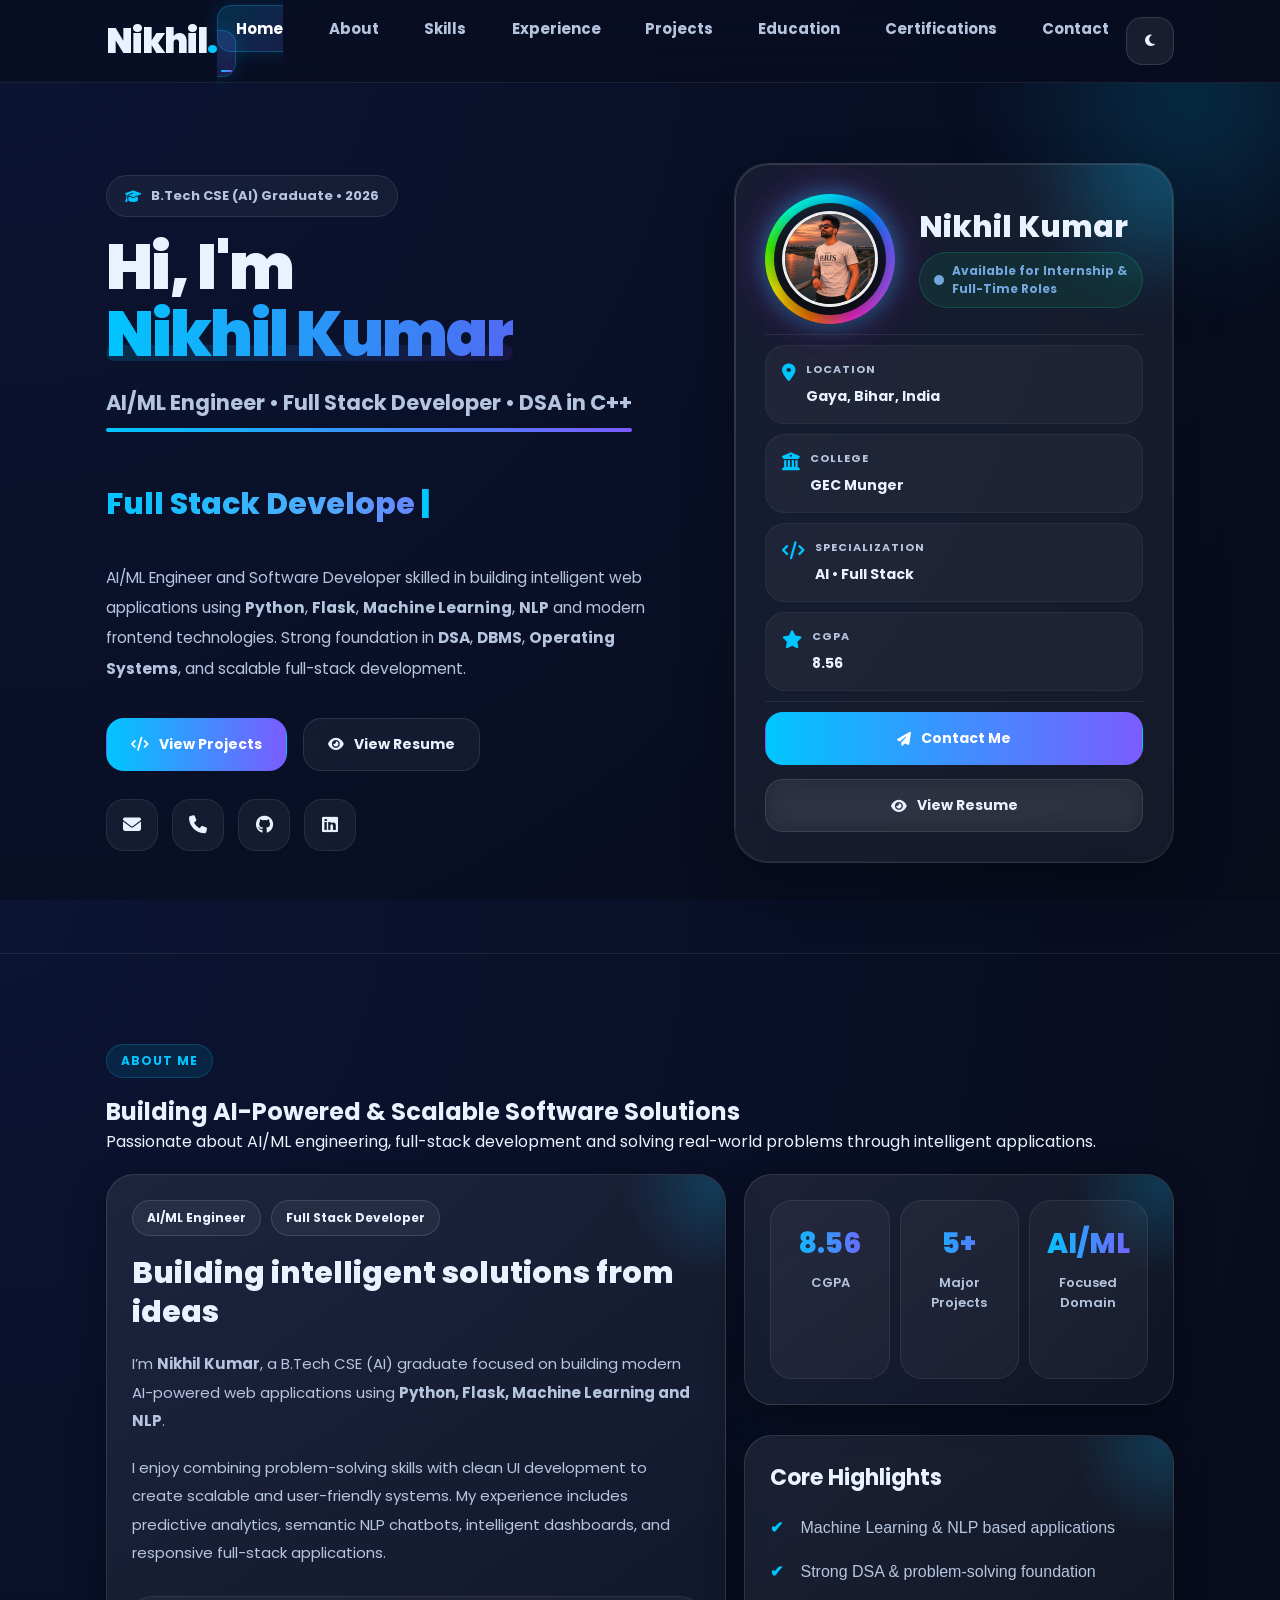
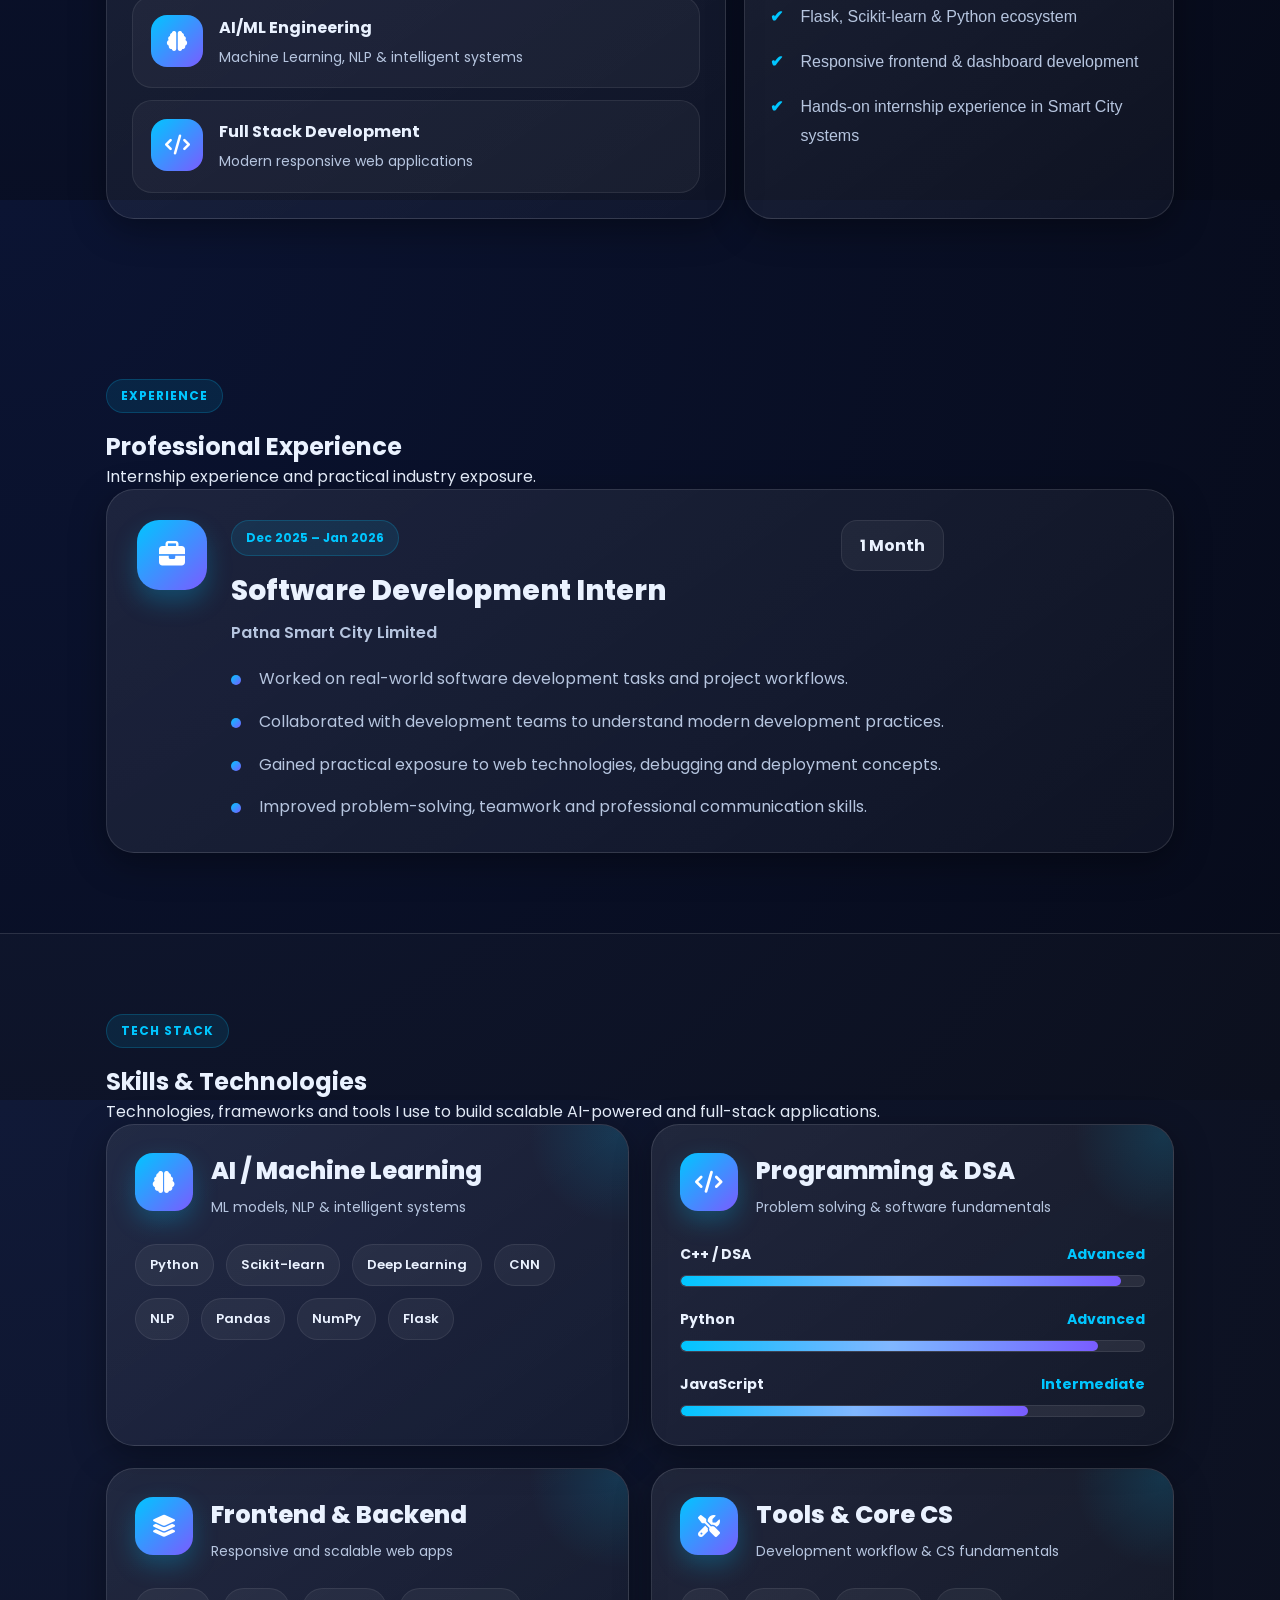
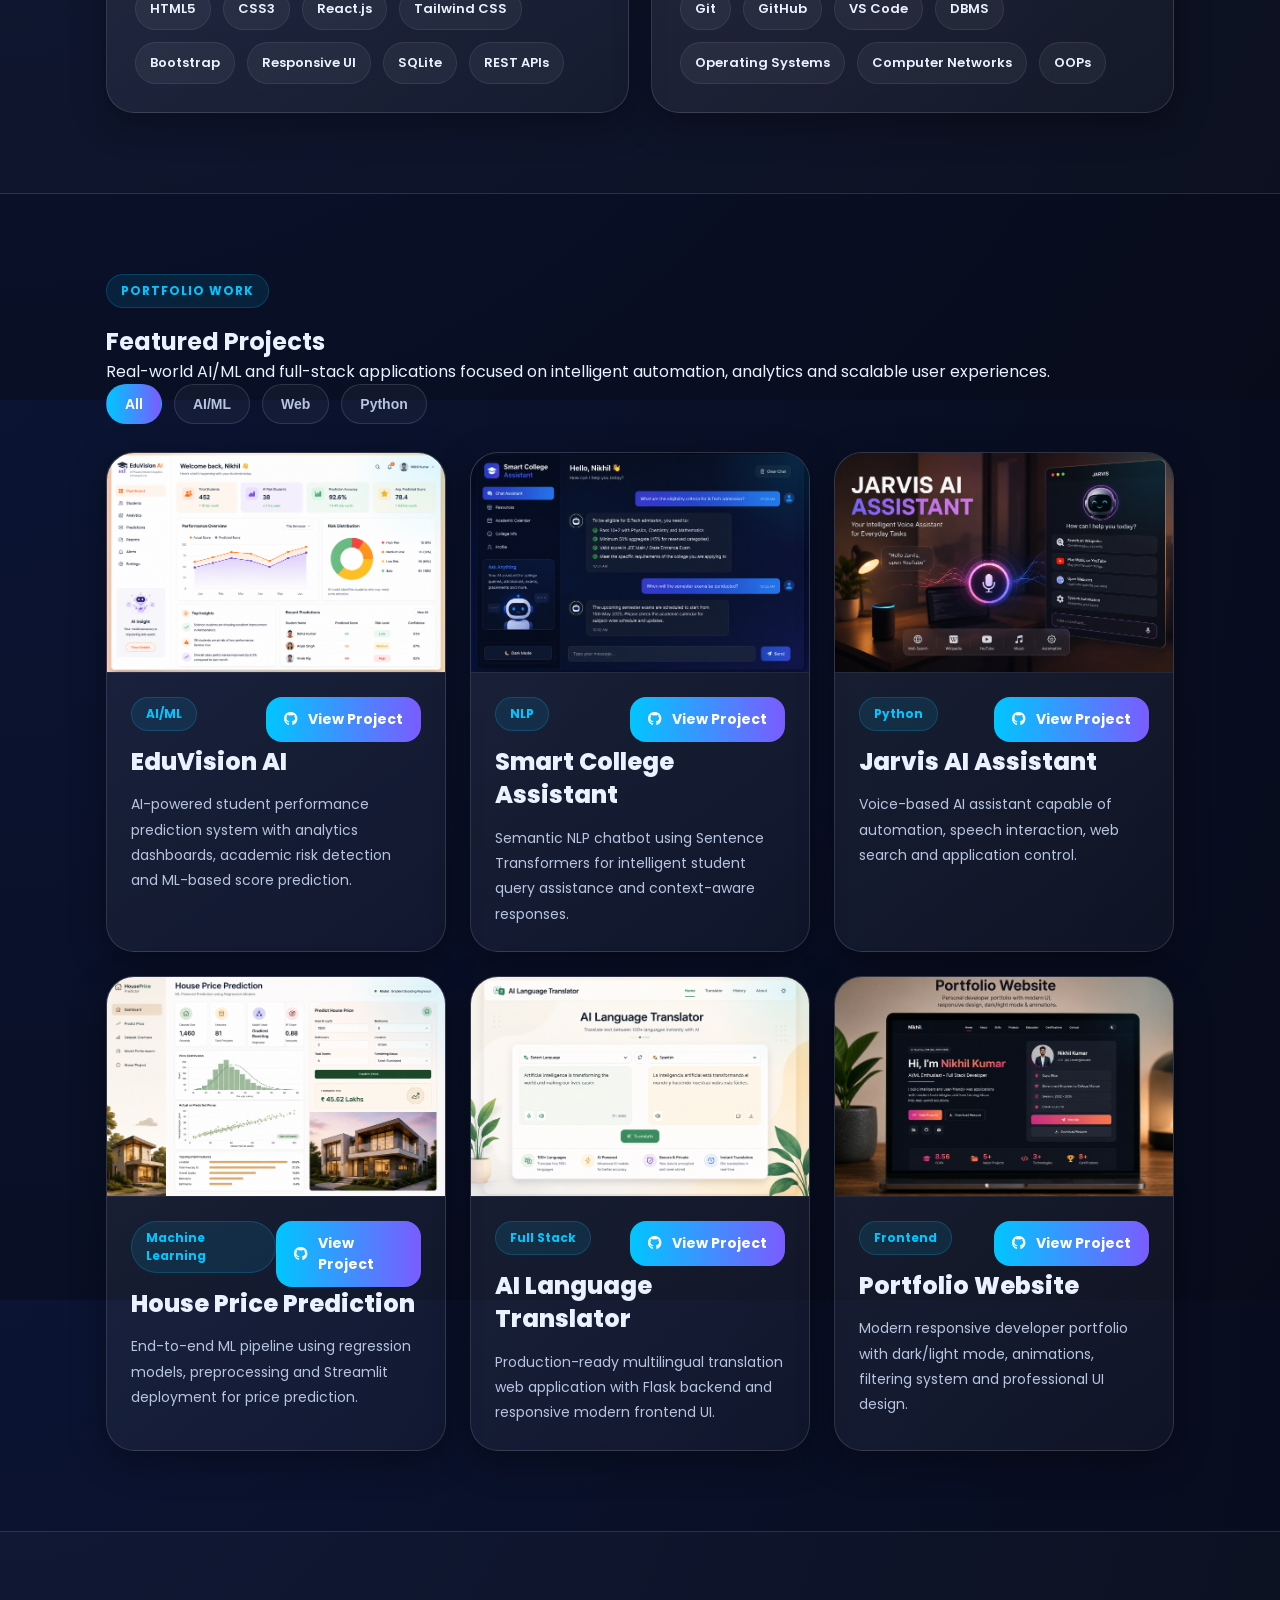
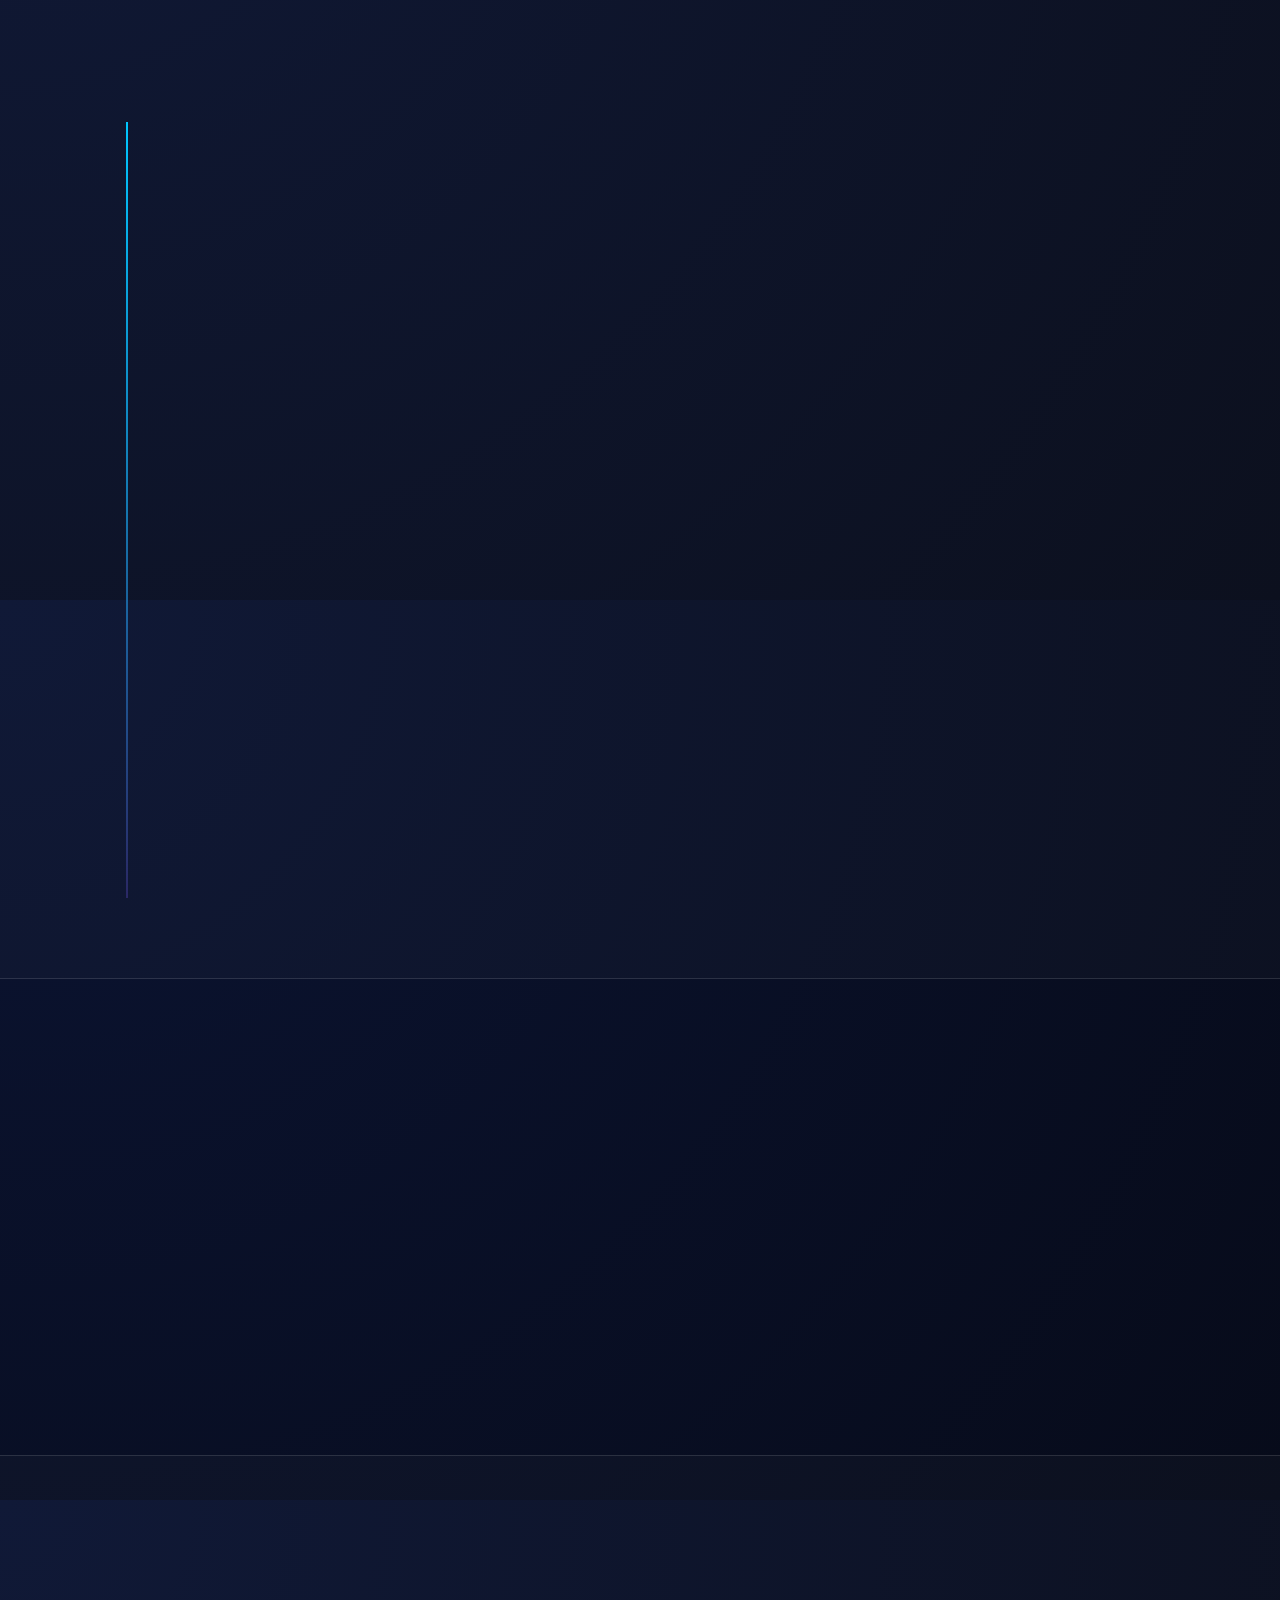
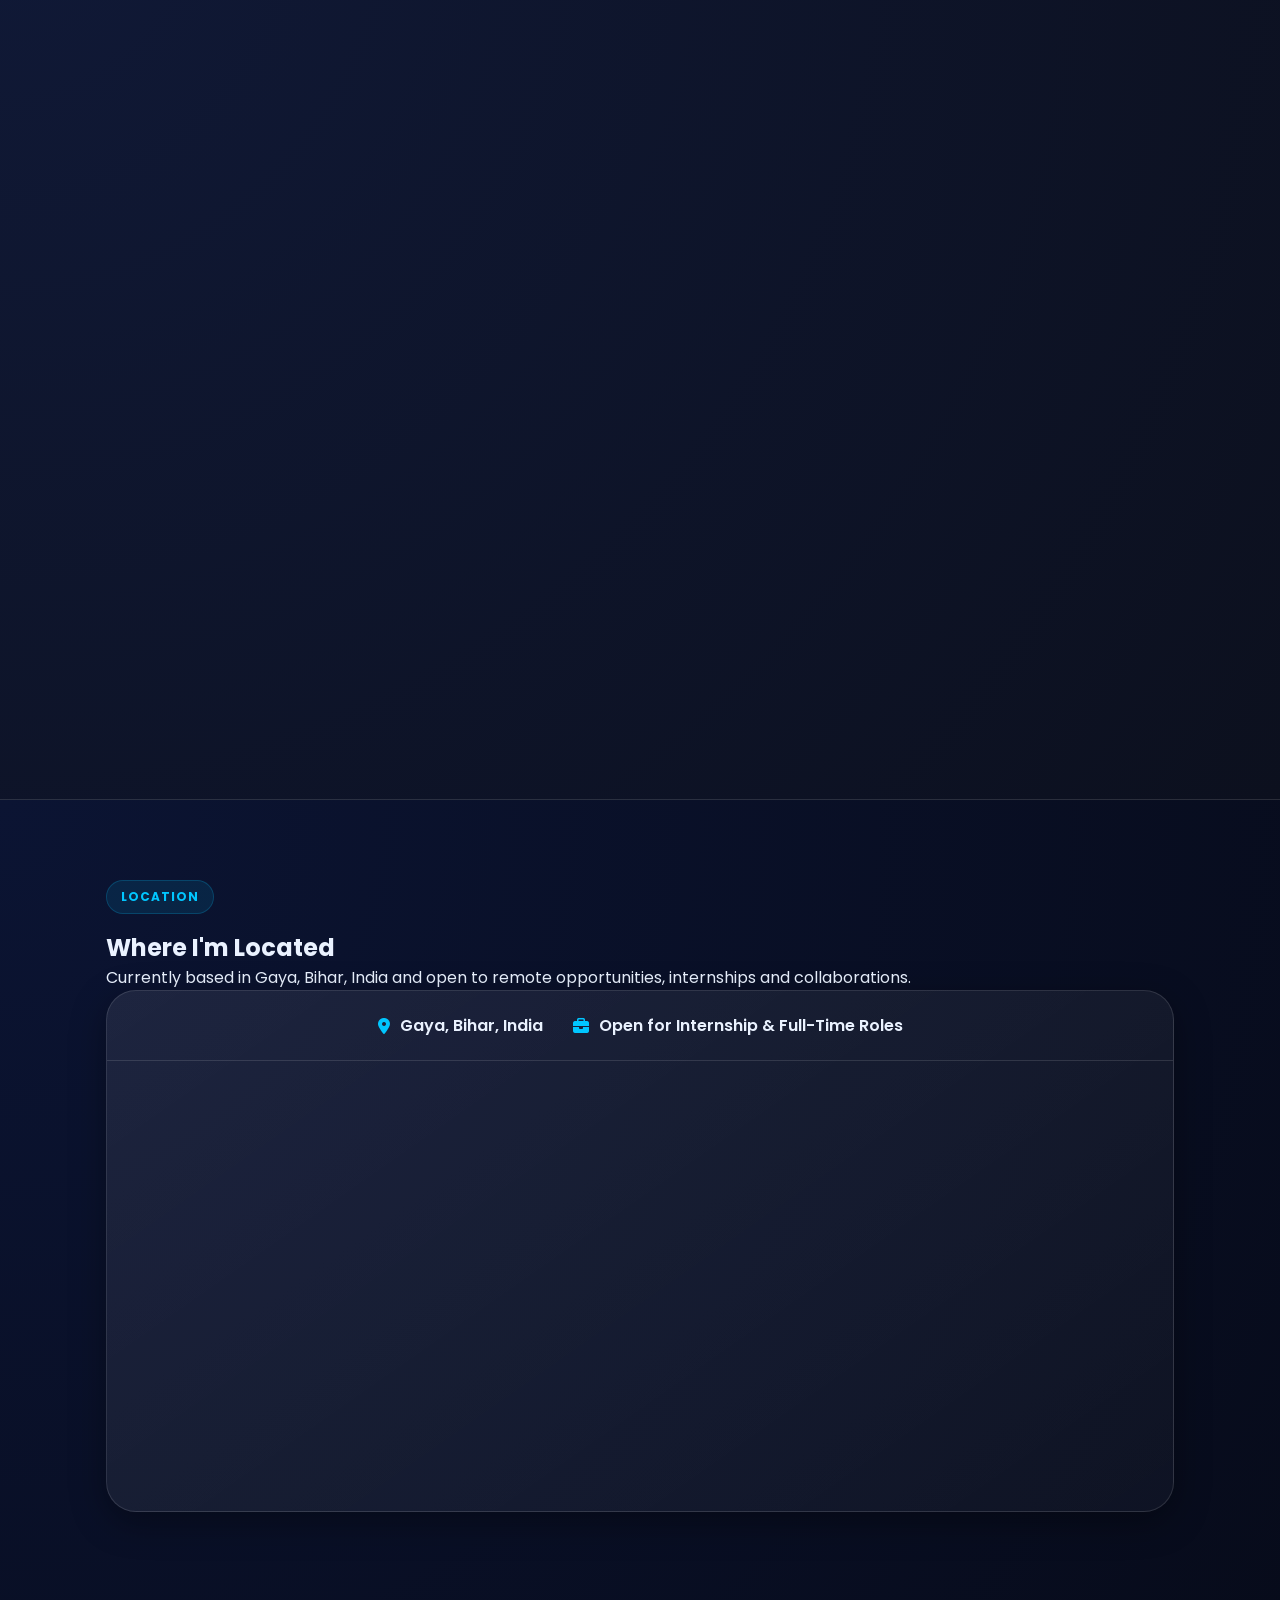
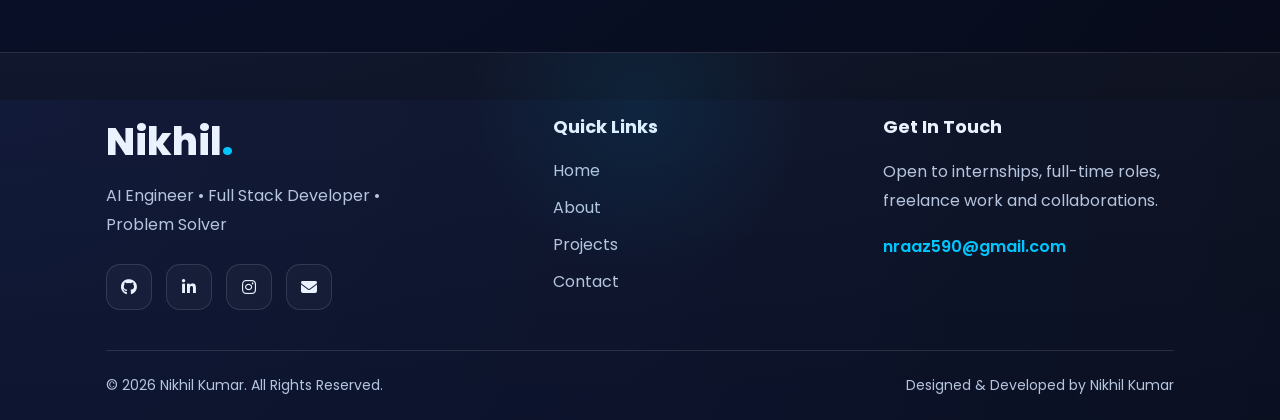
==== commit 88049574: "Updated portfolio UI with experience, projects, certifications, contact, map and loader" ====
--- a/index.html
+++ b/index.html
@@ -21,21 +21,39 @@
 <body>
 
 
-<!-- ===== Loader ===== -->
+<!-- ===== PREMIUM LOADER ===== -->
 <div id="loader">
 
-  <div class="loader-content">
+  <div class="loader-bg"></div>
+
+  <div class="loader-card">
+
+    <div class="loader-ring">
+
+     <div class="loader-ring-inner">
+      <img src="profile.jpg" alt="Nikhil">
+    </div>
+
+    </div>
 
     <h1 class="loader-logo">
       Nikhil<span>.</span>
     </h1>
 
     <p class="loader-text">
-      AI Engineer • Software Developer
+      Building Intelligent Digital Experiences
     </p>
 
-    <div class="loader-bar">
-      <span></span>
+    <div class="loader-progress">
+
+      <div class="loader-bar">
+        <span id="loaderFill"></span>
+      </div>
+
+      <div class="loader-percent" id="loaderPercent">
+        0%
+      </div>
+
     </div>
 
   </div>
@@ -452,6 +470,7 @@
 
     <div class="skills-grid">
 
+
       <!-- CARD 1 -->
       <div class="skill-card reveal">
 
@@ -533,7 +552,7 @@
       </div>
 
       <!-- CARD 3 -->
-      <div class="skill-card reveal">
+      <div class="skill-card reveal mobile-hidden-skill">
 
         <div class="skill-header">
           <div class="skill-icon">
@@ -560,7 +579,7 @@
       </div>
 
       <!-- CARD 4 -->
-      <div class="skill-card reveal">
+      <div class="skill-card reveal mobile-hidden-skill">
 
         <div class="skill-header">
           <div class="skill-icon">
@@ -586,6 +605,11 @@
       </div>
 
     </div>
+    <div class="mobile-view-more">
+      <button id="showSkillsBtn" class="view-more-btn">
+        View All Skills
+      </button>
+    </div>
 
   </div>
 
@@ -685,7 +709,7 @@
       </div>
 
       <!-- PROJECT 3 -->
-      <div class="project-card reveal" data-category="python ai">
+      <div class="project-card reveal mobile-hidden-project" data-category="python ai">
 
         <div class="project-image">
           <img src="jarvis-ai.jpg" alt="Jarvis AI Assistant">
@@ -718,7 +742,7 @@
       </div>
 
       <!-- PROJECT 4 -->
-      <div class="project-card reveal" data-category="ai">
+      <div class="project-card reveal mobile-hidden-project" data-category="ai">
 
         <div class="project-image">
           <img src="house-price-prediction.jpg" alt="House Price Prediction">
@@ -751,7 +775,7 @@
       </div>
 
       <!-- PROJECT 5 -->
-      <div class="project-card reveal" data-category="web">
+      <div class="project-card reveal mobile-hidden-project" data-category="web">
 
         <div class="project-image">
           <img src="ai-language-translator.jpg" alt="AI Translator">
@@ -783,7 +807,7 @@
       </div>
 
       <!-- PROJECT 6 -->
-      <div class="project-card reveal" data-category="web">
+      <div class="project-card reveal mobile-hidden-project" data-category="web">
 
         <div class="project-image">
           <img src="portfolio-website.jpg" alt="Portfolio Website">
@@ -817,6 +841,12 @@
 
     </div>
 
+    <div class="mobile-view-more">
+      <button id="showProjectsBtn" class="view-more-btn">
+        View All Projects
+      </button>
+    </div>
+
   </div>
 
 </section>
@@ -946,7 +976,6 @@
   </div>
 
 </section>
-
 
 
   <!-- ===== Certifications ===== -->
@@ -1282,21 +1311,91 @@
 
   <button id="topBtn" title="Go Top"><i class="fa-solid fa-arrow-up"></i></button>
 
-  <script src="script.js"></script>
-
-  <script>
-window.addEventListener("load", () => {
-
-  setTimeout(() => {
-
-    document
+
+
+<script src="script.js"></script>
+
+<script>
+
+let progress = 0;
+
+const fill =
+document.getElementById("loaderFill");
+
+const percent =
+document.getElementById("loaderPercent");
+
+const interval = setInterval(()=>{
+
+  progress += 4;
+
+  fill.style.width =
+  progress + "%";
+
+  percent.innerHTML =
+  progress + "%";
+
+  if(progress >= 100){
+
+    clearInterval(interval);
+
+    setTimeout(()=>{
+
+      document
       .getElementById("loader")
       .classList.add("hide");
 
-  }, 1000);
+    },300);
+
+  }
+
+},50);
+
+
+const skillBtn =
+document.getElementById("showSkillsBtn");
+
+if(skillBtn){
+
+skillBtn.addEventListener("click",()=>{
+
+document
+.querySelectorAll(".mobile-hidden-skill")
+.forEach(card=>{
+
+card.classList.add("show-card");
 
 });
+
+skillBtn.style.display="none";
+
+});
+
+}
+
+
+const projectBtn =
+document.getElementById("showProjectsBtn");
+
+if(projectBtn){
+
+projectBtn.addEventListener("click",()=>{
+
+document
+.querySelectorAll(".mobile-hidden-project")
+.forEach(card=>{
+
+card.classList.add("show-card");
+
+});
+
+projectBtn.style.display="none";
+
+});
+
+}
 </script>
+
 </body>
 
 </html>
--- a/style.css
+++ b/style.css
@@ -75,7 +75,7 @@
 
 
 /* ==========================================
-   LOADER
+   PREMIUM LOADER
 ========================================== */
 
 #loader{
@@ -88,63 +88,234 @@
   align-items:center;
   justify-content:center;
 
-  background:linear-gradient(
-    135deg,
-    #020617,
-    #07153a,
-    #020617
-  );
-
-  transition:all .8s ease;
-}
-
-/* Hide */
+  overflow:hidden;
+
+  background:
+  radial-gradient(circle at top left,
+  rgba(0,198,255,.12),
+  transparent 40%),
+
+  radial-gradient(circle at bottom right,
+  rgba(122,92,255,.15),
+  transparent 40%),
+
+  #020617;
+
+  transition:.8s ease;
+}
 
 #loader.hide{
   opacity:0;
   visibility:hidden;
 }
 
-/* Content */
-
-.loader-content{
+/* Floating Glow */
+
+.loader-bg{
+
+  position:absolute;
+  inset:0;
+
+  background:
+  radial-gradient(
+    circle,
+    rgba(0,198,255,.12),
+    transparent 60%
+  );
+
+  animation:floatGlow 6s linear infinite;
+}
+
+@keyframes floatGlow{
+
+  0%{
+    transform:translate(-10%,-10%);
+  }
+
+  50%{
+    transform:translate(10%,10%);
+  }
+
+  100%{
+    transform:translate(-10%,-10%);
+  }
+}
+
+/* Card */
+
+.loader-card{
+
+  width:420px;
+
+  max-width:90%;
+
+  padding:50px 40px;
+
   text-align:center;
+
+  border-radius:30px;
+
+  backdrop-filter:blur(20px);
+
+  background:
+  rgba(255,255,255,.04);
+
+  border:
+  1px solid rgba(255,255,255,.08);
+
+  box-shadow:
+  0 20px 50px rgba(0,0,0,.4);
+}
+
+/* Ring */
+/* ==========================================
+   PREMIUM 7 COLOR RING
+========================================== */
+
+.loader-ring{
+
+  position:relative;
+
+  width:110px;
+  height:110px;
+
+  margin:auto auto 35px;
+
+  border-radius:50%;
+
+  display:flex;
+  align-items:center;
+  justify-content:center;
+
+  background:
+  conic-gradient(
+    #ff004c,
+    #ff7b00,
+    #ffd500,
+    #00ff88,
+    #00c8ff,
+    #4f7cff,
+    #a855f7,
+    #ff004c
+  );
+
+  animation:
+    rotateRing 2.5s linear infinite;
+
+  box-shadow:
+    0 0 15px rgba(255,0,76,.35),
+    0 0 25px rgba(0,200,255,.35),
+    0 0 35px rgba(168,85,247,.35);
+}
+
+/* Inner Circle */
+
+.loader-ring-inner{
+
+  width:82px;
+  height:82px;
+
+  border-radius:50%;
+
+  background:#04142d;
+
+  box-shadow:
+  inset 0 0 15px rgba(255,255,255,.05);
+}
+
+/* Extra Glow Layer */
+
+.loader-ring::before{
+
+  content:"";
+
+  position:absolute;
+
+  inset:-12px;
+
+  border-radius:50%;
+
+  background:
+  conic-gradient(
+    #ff004c,
+    #ff7b00,
+    #ffd500,
+    #00ff88,
+    #00c8ff,
+    #4f7cff,
+    #a855f7,
+    #ff004c
+  );
+
+  filter:blur(18px);
+
+  opacity:.6;
+
+  z-index:-1;
+
+  animation:
+    rotateRing 2.5s linear infinite reverse;
+}
+
+/* Rotation */
+
+@keyframes rotateRing{
+
+  from{
+    transform:rotate(0deg);
+  }
+
+  to{
+    transform:rotate(360deg);
+  }
+}
+
+  .loader-ring-inner{
+  display:flex;
+  align-items:center;
+  justify-content:center;
+
+  font-size:24px;
+  font-weight:900;
+
+  color:var(--text);
+  background:var(--bg);
+
+  border-radius:50%;
+}
+
+.loader-ring-inner img{
+  width:74px;
+  height:74px;
+  border-radius:50%;
+  object-fit:cover;
 }
 
 /* Logo */
 
 .loader-logo{
-  font-size:72px;
+
+  font-size:64px;
   font-weight:900;
 
+  letter-spacing:-2px;
+
   color:white;
 
   margin-bottom:10px;
-
-  letter-spacing:-2px;
 }
 
 .loader-logo span{
-  color:#00c8ff;
-
-  animation:pulseDot 1s infinite;
+
+  color:#00c6ff;
+
+  animation:pulseDot 1.5s infinite;
 }
 
 @keyframes pulseDot{
 
-  0%{
-    opacity:.4;
-    transform:scale(.8);
-  }
-
   50%{
-    opacity:1;
-    transform:scale(1.2);
-  }
-
-  100%{
-    opacity:.4;
-    transform:scale(.8);
+    opacity:.5;
   }
 }
 
@@ -156,27 +327,28 @@
 
   font-size:15px;
 
-  margin-bottom:25px;
-
-  letter-spacing:1px;
-}
-
-/* Progress Bar */
+  margin-bottom:28px;
+
+  letter-spacing:.6px;
+}
+
+/* Progress */
+
+.loader-progress{
+  width:100%;
+}
 
 .loader-bar{
 
-  width:280px;
-  height:6px;
-
-  margin:auto;
+  width:100%;
+  height:8px;
+
+  overflow:hidden;
 
   border-radius:999px;
 
-  overflow:hidden;
-
-  background:rgba(255,255,255,.08);
-
-  border:1px solid rgba(255,255,255,.08);
+  background:
+  rgba(255,255,255,.06);
 }
 
 .loader-bar span{
@@ -184,40 +356,59 @@
   display:block;
 
   width:0%;
+
   height:100%;
 
   border-radius:999px;
 
-  background:linear-gradient(
+  background:
+  linear-gradient(
     90deg,
-    #00c8ff,
+    #00c6ff,
     #7a5cff
   );
-
-  animation:loadingBar 1.4s ease forwards;
-}
-
-@keyframes loadingBar{
-
-  from{
-    width:0%;
-  }
-
-  to{
-    width:100%;
-  }
-}
-
-/* Light Theme Support */
+}
+
+/* Percentage */
+
+.loader-percent{
+
+  margin-top:14px;
+
+  color:white;
+
+  font-weight:700;
+
+  font-size:14px;
+}
+
+/* Light Mode */
 
 .light #loader{
 
-  background:linear-gradient(
-    135deg,
-    #ffffff,
-    #f5f8ff,
-    #ffffff
-  );
+  background:
+  radial-gradient(circle at top left,
+  rgba(0,198,255,.10),
+  transparent 40%),
+
+  radial-gradient(circle at bottom right,
+  rgba(122,92,255,.10),
+  transparent 40%),
+
+  #f7f9fc;
+}
+
+.light .loader-card{
+
+  background:
+  rgba(255,255,255,.75);
+
+  border:
+  1px solid rgba(0,0,0,.05);
+}
+
+.light .loader-ring-inner{
+  background:#ffffff;
 }
 
 .light .loader-logo{
@@ -225,7 +416,11 @@
 }
 
 .light .loader-text{
-  color:#6b7280;
+  color:#64748b;
+}
+
+.light .loader-percent{
+  color:#111827;
 }
 
 /* Mobile */
@@ -2699,6 +2894,62 @@
 }
 
 
+/* =====================================
+   MOBILE VIEW MORE
+===================================== */
+
+.mobile-view-more{
+  display:none;
+}
+
+@media(max-width:768px){
+
+  .mobile-hidden-skill,
+  .mobile-hidden-project{
+    display:none;
+  }
+
+  .mobile-view-more{
+    display:flex;
+    justify-content:center;
+    margin-top:24px;
+  }
+
+  .view-more-btn{
+
+    border:none;
+
+    padding:14px 24px;
+
+    border-radius:16px;
+
+    cursor:pointer;
+
+    font-weight:700;
+
+    color:#fff;
+
+    background:linear-gradient(
+      90deg,
+      var(--primary),
+      var(--primary2)
+    );
+
+    box-shadow:
+      0 10px 25px rgba(0,198,255,.15);
+
+    transition:.3s;
+  }
+
+  .view-more-btn:hover{
+    transform:translateY(-3px);
+  }
+
+  .show-card{
+    display:block !important;
+  }
+}
+
 /* =========================================================
    EDUCATION SECTION
 ========================================================= */
@@ -3979,6 +4230,124 @@
   }
 }
 
+/* ==========================================
+   RESPONSIVE FOOTER
+========================================== */
+
+@media (max-width: 768px){
+
+  .footer{
+    margin-top:40px;
+  }
+
+  .footer-top{
+
+    display:grid;
+
+    grid-template-columns:1fr 1fr;
+
+    gap:24px;
+
+    padding:35px 0 25px;
+  }
+
+  /* Brand takes full width */
+
+  .footer-brand{
+
+    grid-column:1 / -1;
+
+    text-align:center;
+  }
+
+  .footer-logo{
+    font-size:48px;
+    margin-bottom:8px;
+  }
+
+  .footer-brand p{
+
+    font-size:14px;
+
+    line-height:1.6;
+
+    max-width:280px;
+
+    margin:auto;
+  }
+
+  .footer-social{
+
+    justify-content:center;
+
+    margin-top:18px;
+
+    gap:10px;
+  }
+
+  .footer-social a{
+
+    width:42px;
+    height:42px;
+
+    border-radius:12px;
+
+    font-size:16px;
+  }
+
+  /* Links */
+
+  .footer-links,
+  .footer-contact{
+
+    text-align:center;
+  }
+
+  .footer-links h4,
+  .footer-contact h4{
+
+    font-size:18px;
+
+    margin-bottom:12px;
+  }
+
+  .footer-links a{
+
+    display:block;
+
+    margin-bottom:8px;
+
+    font-size:15px;
+  }
+
+  .footer-contact p{
+
+    font-size:14px;
+
+    line-height:1.6;
+
+    margin-bottom:12px;
+  }
+
+  .footer-contact a{
+    font-size:15px;
+  }
+
+  /* Bottom */
+
+  .footer-bottom{
+
+    flex-direction:column;
+
+    gap:8px;
+
+    text-align:center;
+
+    padding:18px 0;
+
+    font-size:13px;
+  }
+}
 
 /* ✅ Floating btn safe on mobile */
 #topBtn{
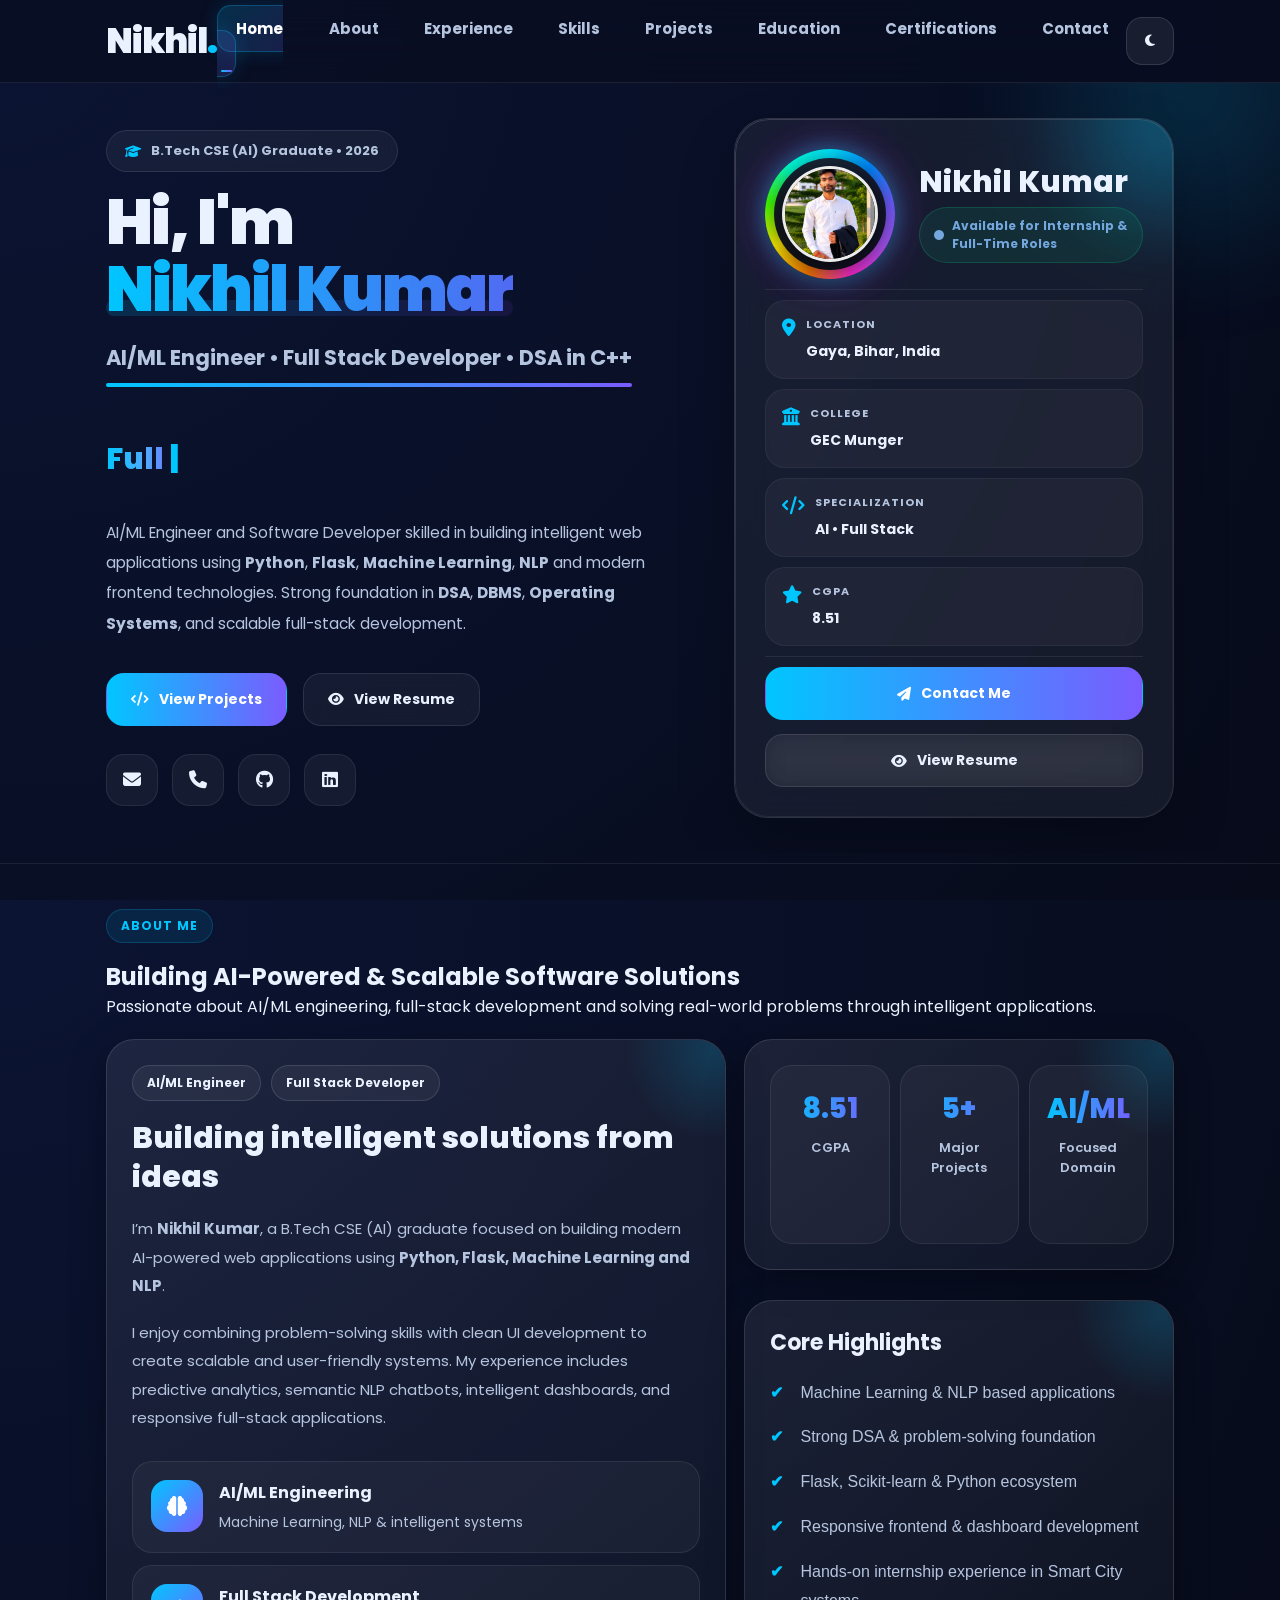
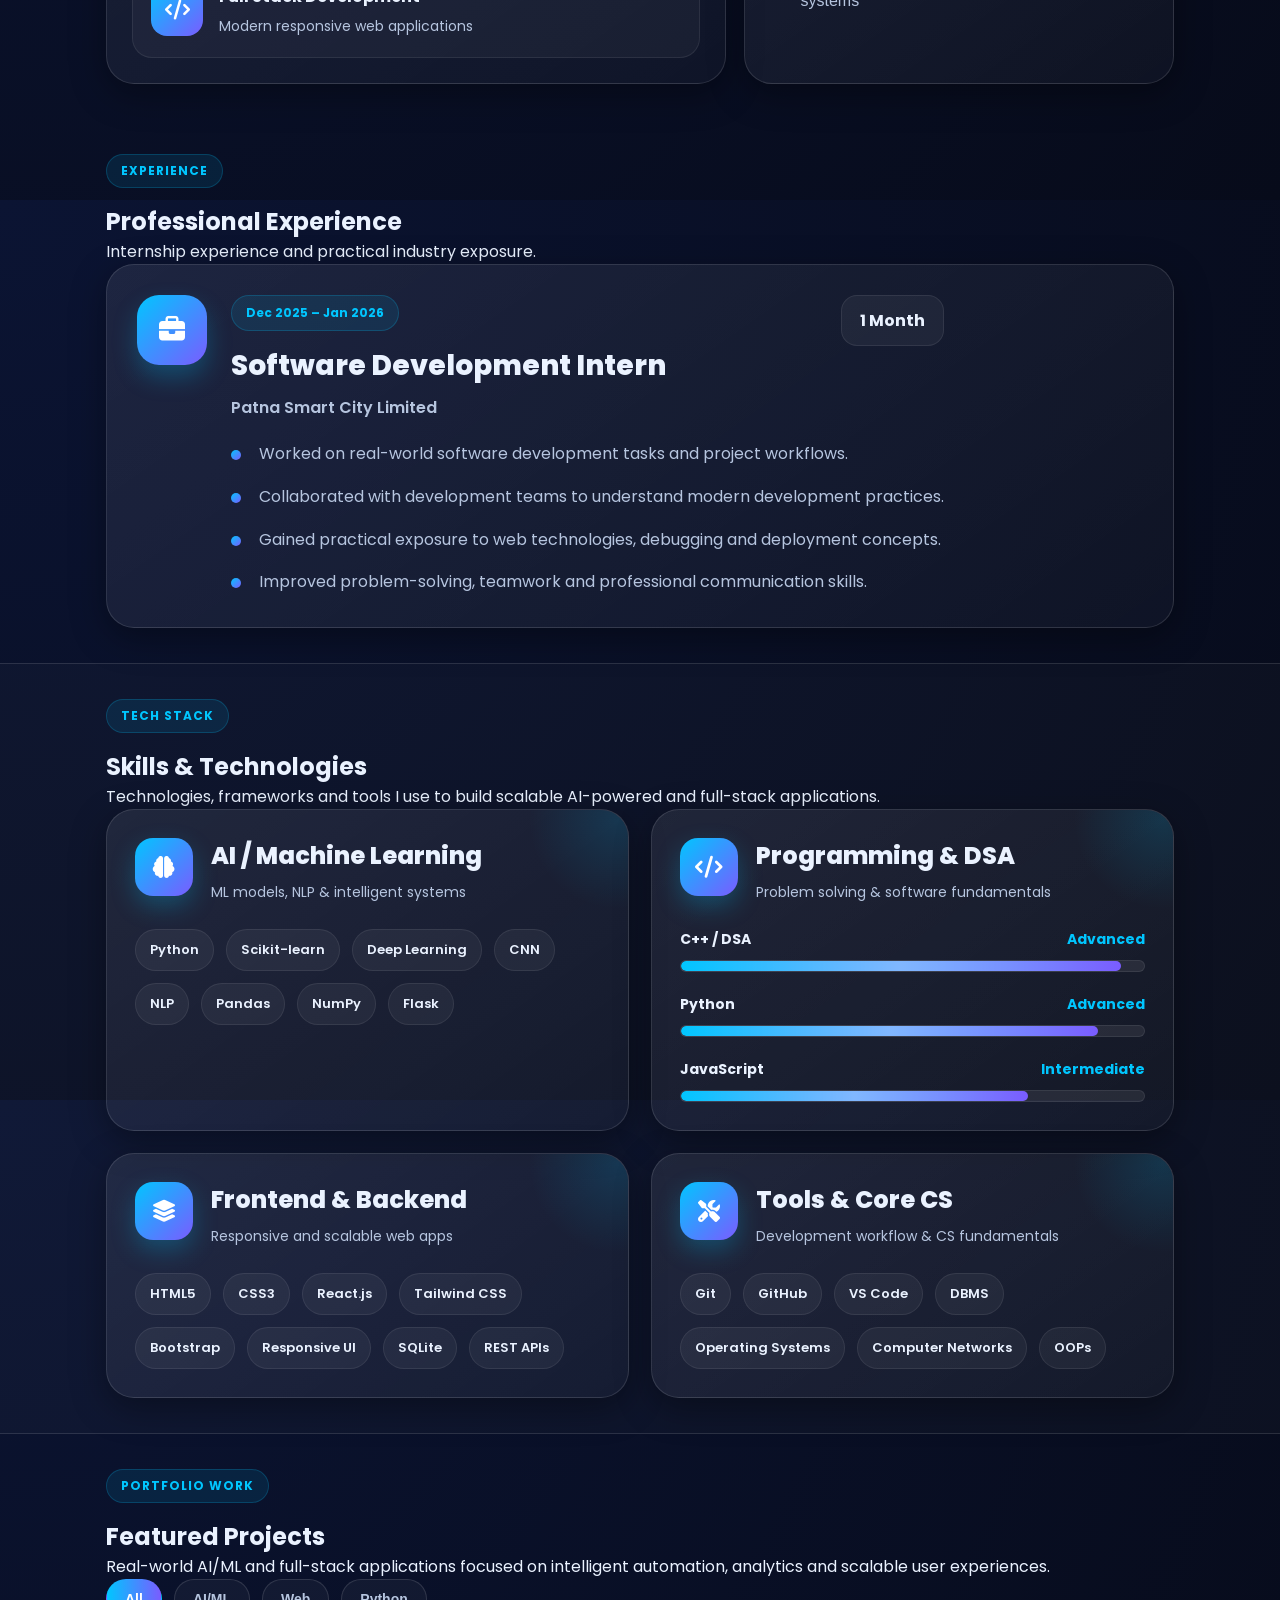
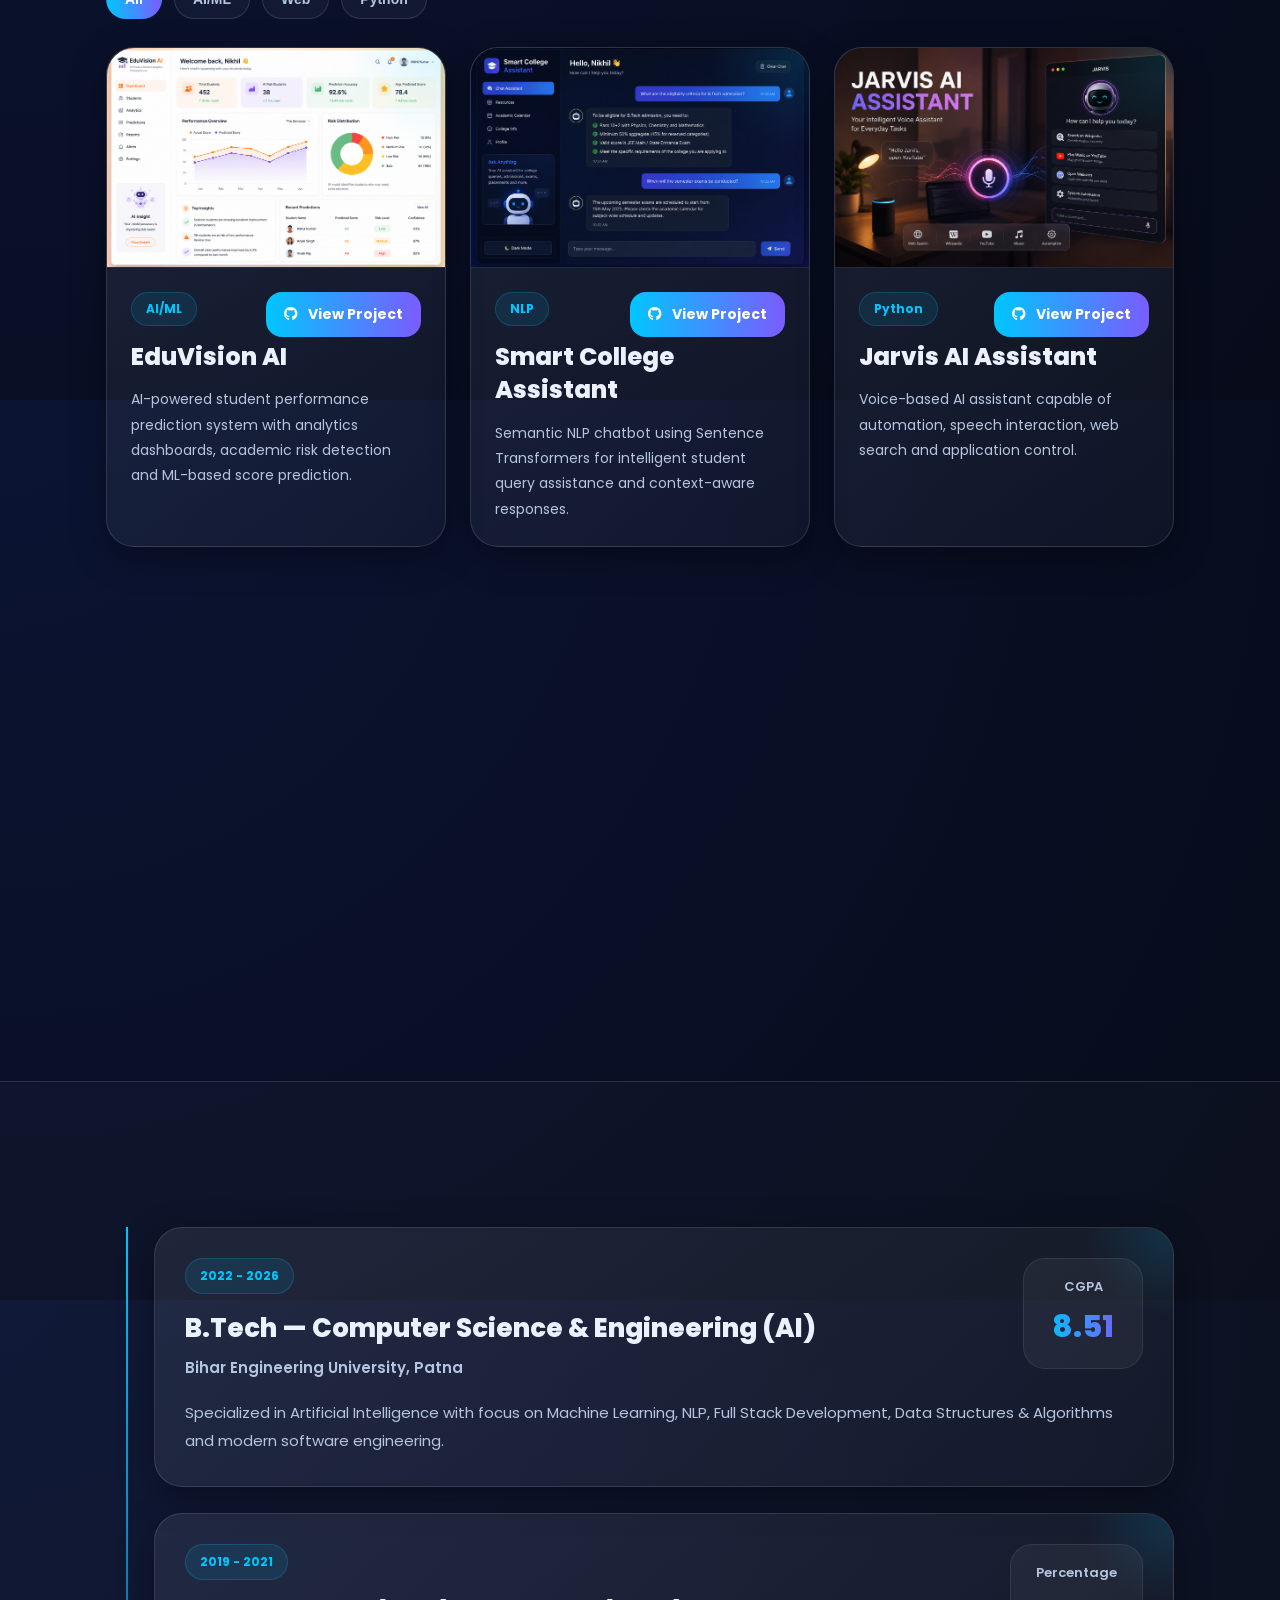
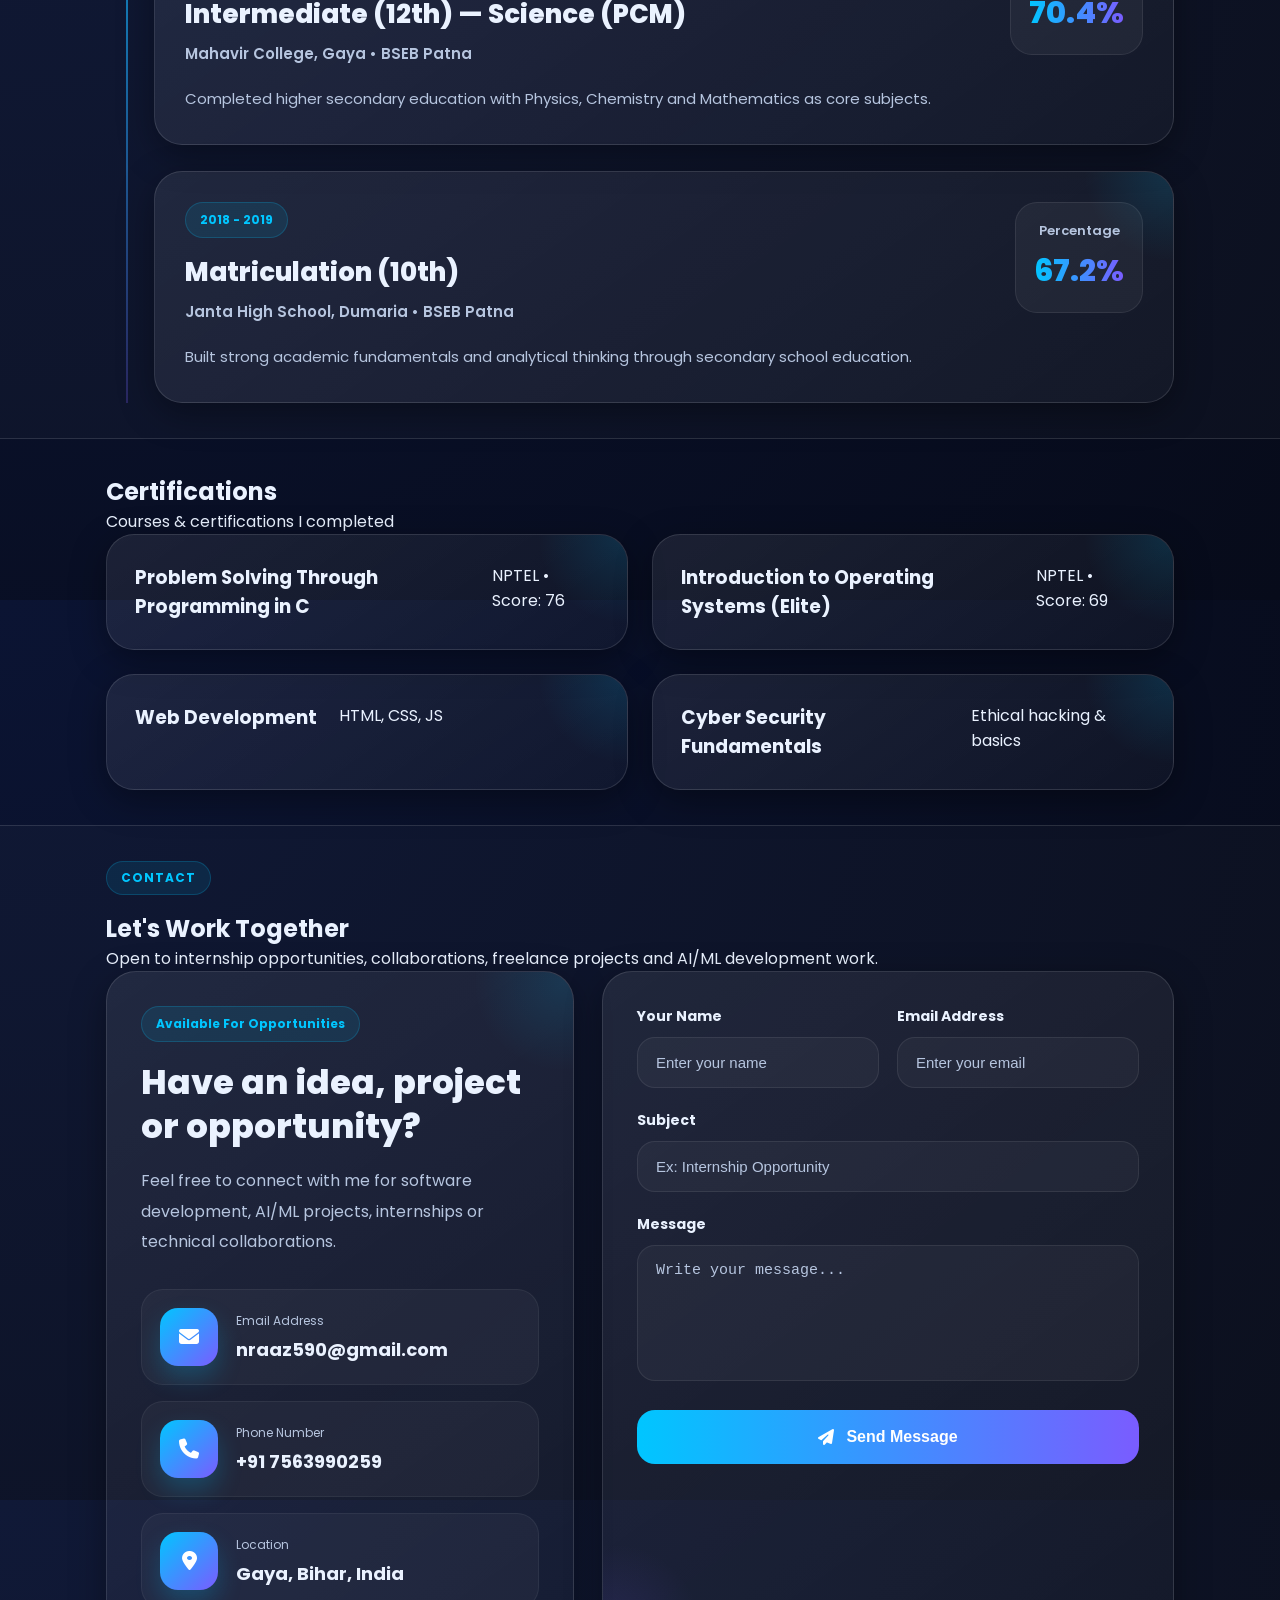
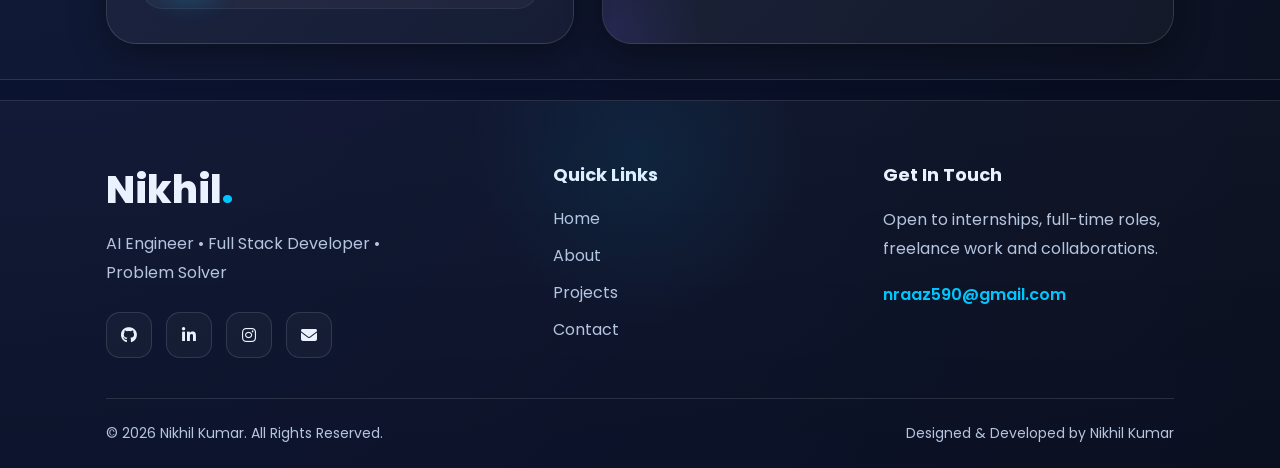
==== commit a2bcc64c: "Update portfolio contact section and UI improvements" ====
--- a/index.html
+++ b/index.html
@@ -31,7 +31,7 @@
     <div class="loader-ring">
 
      <div class="loader-ring-inner">
-      <img src="profile.jpg" alt="Nikhil">
+      <img src="profile.jpeg" alt="Nikhil">
     </div>
 
     </div>
@@ -68,8 +68,8 @@
       <ul class="nav-links" id="navLinks">
         <li><a class="nav-item active" href="#home">Home</a></li>
         <li><a class="nav-item" href="#about">About</a></li>
+        <li><a class="nav-item" href="#experience">Experience</a></li>
         <li><a class="nav-item" href="#skills">Skills</a></li>
-        <li><a class="nav-item" href="#experience">Experience</a></li>
         <li><a class="nav-item" href="#projects">Projects</a></li>
         <li><a class="nav-item" href="#education">Education</a></li>
         <li><a class="nav-item" href="#certifications">Certifications</a></li>
@@ -194,7 +194,7 @@
             <div class="ring-light"></div>
 
             <div class="pro-img">
-              <img src="profile.jpg" alt="Nikhil Kumar">
+              <img src="profile.jpeg" alt="Nikhil Kumar">
             </div>
 
           </div>
@@ -244,7 +244,7 @@
             <i class="fa-solid fa-star"></i>
             <div>
               <small>CGPA</small>
-              <span>8.56</span>
+              <span>8.51</span>
             </div>
           </div>
 
@@ -347,7 +347,7 @@
         <div class="about-stats box-hover">
 
           <div class="stat-card">
-            <h3>8.56</h3>
+            <h3>8.51</h3>
             <p>CGPA</p>
           </div>
 
@@ -890,7 +890,7 @@
 
             <div class="education-score">
               <span>CGPA</span>
-              <h2>8.56</h2>
+              <h2>8.51</h2>
             </div>
 
           </div>
@@ -1174,54 +1174,6 @@
 
 </section>
 
-<!-- ===== Location ===== -->
-<section id="location" class="section location-section">
-
-  <div class="container">
-
-    <div class="section-title reveal">
-      <span class="section-badge">LOCATION</span>
-
-      <h2>Where I'm Located</h2>
-
-      <p>
-        Currently based in Gaya, Bihar, India and open to
-        remote opportunities, internships and collaborations.
-      </p>
-    </div>
-
-    <div class="map-card reveal">
-
-      <div class="map-info">
-
-        <div class="map-item">
-          <i class="fa-solid fa-location-dot"></i>
-          <span>Gaya, Bihar, India</span>
-        </div>
-
-        <div class="map-item">
-          <i class="fa-solid fa-briefcase"></i>
-          <span>Open for Internship & Full-Time Roles</span>
-        </div>
-
-      </div>
-
-      <div class="map-wrapper">
-
-        <iframe
-          src="https://maps.google.com/maps?q=Gaya%20Bihar&t=&z=13&ie=UTF8&iwloc=&output=embed"
-          loading="lazy"
-          allowfullscreen>
-        </iframe>
-
-      </div>
-
-    </div>
-
-  </div>
-
-</section>
-
 <!-- ===== Footer ===== -->
 <footer class="footer">
 
--- a/style.css
+++ b/style.css
@@ -58,7 +58,7 @@
 
 /* ✅ More consistent spacing */
 .section{
-  padding:80px 0;
+  padding:35px 0;
 }
 @media (max-width: 640px){
   .section{padding:64px 0;}
@@ -3860,117 +3860,12 @@
 }
 
 /* =========================================================
-   LOCATION MAP SECTION
-========================================================= */
-
-.location-section{
-  position:relative;
-}
-
-/* Card */
-
-.map-card{
-
-  overflow:hidden;
-
-  border-radius:30px;
-
-  background: linear-gradient(
-    145deg,
-    rgba(255,255,255,0.08),
-    rgba(255,255,255,0.03)
-  );
-
-  border:1px solid var(--border);
-
-  box-shadow:var(--shadow);
-
-  transition:0.35s ease;
-}
-
-/* Light Mode */
-
-.light .map-card{
-  background: linear-gradient(
-    145deg,
-    rgba(255,255,255,0.75),
-    rgba(255,255,255,0.45)
-  );
-}
-
-.map-card:hover{
-
-  transform:translateY(-8px);
-
-  border-color:rgba(0,198,255,0.30);
-
-  box-shadow:
-  0 20px 45px rgba(0,0,0,.18),
-  0 0 25px rgba(0,198,255,.12);
-}
-
-/* Info Bar */
-
-.map-info{
-
-  display:flex;
-  justify-content:center;
-  gap:30px;
-  flex-wrap:wrap;
-
-  padding:22px;
-
-  border-bottom:1px solid var(--border);
-}
-
-.map-item{
-
-  display:flex;
-  align-items:center;
-  gap:10px;
-
-  font-weight:600;
-}
-
-.map-item i{
-  color:var(--primary);
-}
-
-/* Map */
-
-.map-wrapper{
-  width:100%;
-  height:450px;
-}
-
-.map-wrapper iframe{
-  width:100%;
-  height:100%;
-  border:none;
-}
-
-/* Mobile */
-
-@media(max-width:768px){
-
-  .map-wrapper{
-    height:320px;
-  }
-
-  .map-info{
-    flex-direction:column;
-    align-items:center;
-    gap:14px;
-  }
-}
-
-/* =========================================================
    PROFESSIONAL FOOTER
 ========================================================= */
 
 .footer{
 
-  margin-top:60px;
+  margin-top:20px;
 
   position:relative;
 
